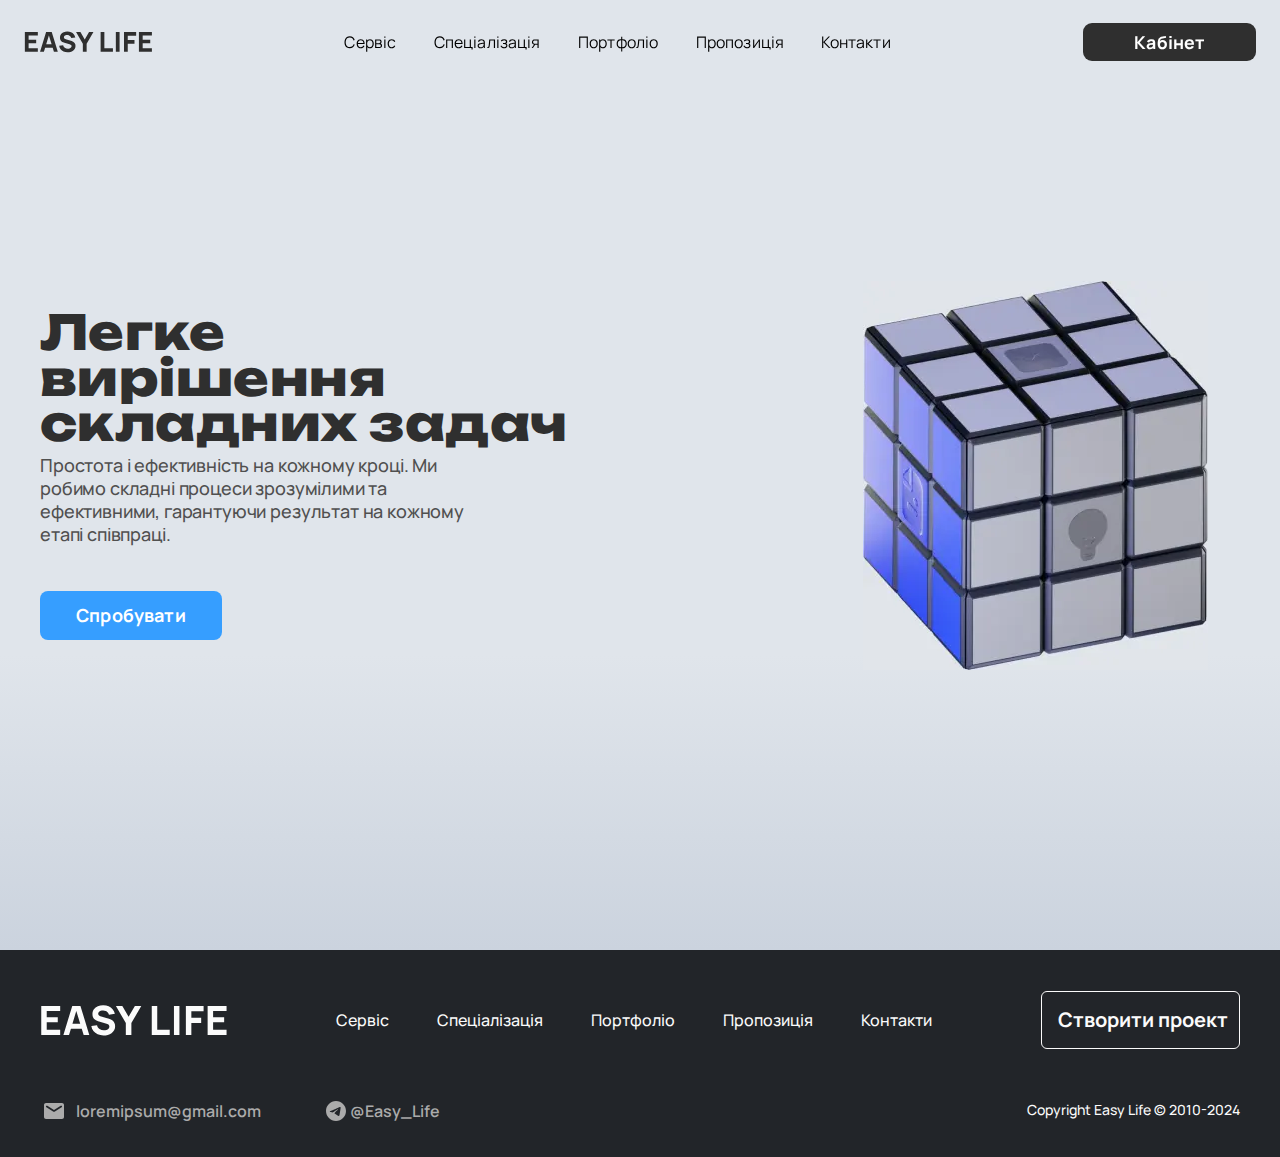
==== home.html @ 2c5b5a25 "Add files via upload" ====
<!DOCTYPE html>
<html lang="en">

<head>
	<title>HomePage</title>
	<meta charset="UTF-8">
	<meta name="format-detection" content="telephone=no">
	<!-- <style>body{opacity: 0;}</style> -->
	<link rel="stylesheet" href="css/style.min.css?_v=20241123133924">
	<link rel="shortcut icon" href="favicon.ico">
	<!-- <meta name="robots" content="noindex, nofollow"> -->
	<meta name="viewport" content="width=device-width, initial-scale=1.0">
</head>

<body>
	<div class="wrapper">
		<header class="header">
			<div class="header__container">
				<a href="home.html" class="header__logo">
					<svg width="130" height="22" viewBox="0 0 130 22" fill="none" xmlns="http://www.w3.org/2000/svg">
						<path d="M0.871247 21V0.839999H14.0312V4.396H4.67925V8.708H12.3512V12.264H4.67925V17.444H14.0312V21H0.871247ZM16.2669 21L22.4269 0.839999H28.1109L34.2709 21H30.3509L24.8629 3.22H25.5909L20.1869 21H16.2669ZM19.9629 16.8V13.244H30.6029V16.8H19.9629ZM44.1293 21.42C42.6359 21.42 41.2873 21.1587 40.0833 20.636C38.8886 20.104 37.9039 19.348 37.1293 18.368C36.3639 17.3787 35.8786 16.2027 35.6733 14.84L39.6493 14.252C39.9293 15.4093 40.5079 16.3007 41.3853 16.926C42.2626 17.5513 43.2613 17.864 44.3813 17.864C45.0066 17.864 45.6133 17.766 46.2013 17.57C46.7893 17.374 47.2699 17.0847 47.6433 16.702C48.0259 16.3193 48.2173 15.848 48.2173 15.288C48.2173 15.0827 48.1846 14.8867 48.1193 14.7C48.0633 14.504 47.9653 14.322 47.8253 14.154C47.6853 13.986 47.4846 13.8273 47.2233 13.678C46.9713 13.5287 46.6493 13.3933 46.2573 13.272L41.0213 11.732C40.6293 11.62 40.1719 11.4613 39.6493 11.256C39.1359 11.0507 38.6366 10.7567 38.1513 10.374C37.6659 9.99133 37.2599 9.48733 36.9333 8.862C36.6159 8.22733 36.4573 7.42933 36.4573 6.468C36.4573 5.11467 36.7979 3.99 37.4793 3.094C38.1606 2.198 39.0706 1.53067 40.2093 1.092C41.3479 0.653332 42.6079 0.438665 43.9893 0.447999C45.3799 0.466666 46.6213 0.704666 47.7133 1.162C48.8053 1.61933 49.7199 2.28667 50.4573 3.164C51.1946 4.032 51.7266 5.096 52.0533 6.356L47.9373 7.056C47.7879 6.40267 47.5126 5.852 47.1113 5.404C46.7099 4.956 46.2293 4.61533 45.6693 4.382C45.1186 4.14867 44.5399 4.02267 43.9333 4.004C43.3359 3.98533 42.7713 4.06933 42.2393 4.256C41.7166 4.43333 41.2873 4.69467 40.9513 5.04C40.6246 5.38533 40.4613 5.796 40.4613 6.272C40.4613 6.71067 40.5966 7.07 40.8673 7.35C41.1379 7.62067 41.4786 7.84 41.8893 8.008C42.2999 8.176 42.7199 8.316 43.1493 8.428L46.6493 9.38C47.1719 9.52 47.7506 9.70667 48.3853 9.94C49.0199 10.164 49.6266 10.4813 50.2053 10.892C50.7933 11.2933 51.2739 11.8253 51.6473 12.488C52.0299 13.1507 52.2213 13.9907 52.2213 15.008C52.2213 16.0907 51.9926 17.038 51.5353 17.85C51.0873 18.6527 50.4806 19.32 49.7153 19.852C48.9499 20.3747 48.0819 20.7667 47.1113 21.028C46.1499 21.2893 45.1559 21.42 44.1293 21.42ZM59.6588 21V12.796L52.7708 0.839999H57.2228L61.5908 8.428L65.9588 0.839999H70.4108L63.5228 12.796V21H59.6588ZM77.6919 21V0.839999H81.4999V17.444H90.1799V21H77.6919ZM93.1203 21V0.839999H96.9283V21H93.1203ZM101.405 21V0.839999H113.725V4.648H105.213V9.016H112.045V12.824H105.213V21H101.405ZM116.533 21V0.839999H129.693V4.396H120.341V8.708H128.013V12.264H120.341V17.444H129.693V21H116.533Z" fill="currentColor" />
					</svg>
				</a>
				<div class="header__menu menu">
					<nav class="menu__body">
						<ul class="menu__list">
							<li class="menu__item"><a href="#" class="menu__title">Головна</a></li>
							<li class="menu__item"><a href="#" class="menu__link">Сервіс</a></li>
							<li class="menu__item"><a href="#" class="menu__link">Спеціалізація</a></li>
							<li class="menu__item"><a href="#" class="menu__link">Портфоліо</a></li>
							<li class="menu__item"><a href="#" class="menu__link">Пропозиція</a></li>
							<li class="menu__item"><a href="#" class="menu__link">Контакти</a></li>
						</ul>
						<div class="menu__socials socials-menu">
							<div class="socials-menu__title">Соц.мережі</div>
							<div class="socials-menu__body">
								<a href="#" class="socials-menu__item">
									<div class="socials-menu__image">
										<svg width="20" height="20" viewBox="0 0 20 20" fill="none" xmlns="http://www.w3.org/2000/svg">
											<path d="M10 0C4.48 0 0 4.48 0 10C0 15.52 4.48 20 10 20C15.52 20 20 15.52 20 10C20 4.48 15.52 0 10 0ZM14.64 6.8C14.49 8.38 13.84 12.22 13.51 13.99C13.37 14.74 13.09 14.99 12.83 15.02C12.25 15.07 11.81 14.64 11.25 14.27C10.37 13.69 9.87 13.33 9.02 12.77C8.03 12.12 8.67 11.76 9.24 11.18C9.39 11.03 11.95 8.7 12 8.49C12.0069 8.45819 12.006 8.42517 11.9973 8.3938C11.9886 8.36244 11.9724 8.33367 11.95 8.31C11.89 8.26 11.81 8.28 11.74 8.29C11.65 8.31 10.25 9.24 7.52 11.08C7.12 11.35 6.76 11.49 6.44 11.48C6.08 11.47 5.4 11.28 4.89 11.11C4.26 10.91 3.77 10.8 3.81 10.45C3.83 10.27 4.08 10.09 4.55 9.9C7.47 8.63 9.41 7.79 10.38 7.39C13.16 6.23 13.73 6.03 14.11 6.03C14.19 6.03 14.38 6.05 14.5 6.15C14.6 6.23 14.63 6.34 14.64 6.42C14.63 6.48 14.65 6.66 14.64 6.8Z" fill="currentColor" />
										</svg>
									</div>
									<div class="socials-menu__text">Telegram</div>
								</a>
								<a href="#" class="socials-menu__item socials-menu__item_big">
									<div class="socials-menu__image">
										<svg width="18" height="18" viewBox="0 0 18 18" fill="none" xmlns="http://www.w3.org/2000/svg">
											<path d="M16 0C16.5304 0 17.0391 0.210714 17.4142 0.585786C17.7893 0.960859 18 1.46957 18 2V16C18 16.5304 17.7893 17.0391 17.4142 17.4142C17.0391 17.7893 16.5304 18 16 18H2C1.46957 18 0.960859 17.7893 0.585786 17.4142C0.210714 17.0391 0 16.5304 0 16V2C0 1.46957 0.210714 0.960859 0.585786 0.585786C0.960859 0.210714 1.46957 0 2 0H16ZM15.5 15.5V10.2C15.5 9.33539 15.1565 8.5062 14.5452 7.89483C13.9338 7.28346 13.1046 6.94 12.24 6.94C11.39 6.94 10.4 7.46 9.92 8.24V7.13H7.13V15.5H9.92V10.57C9.92 9.8 10.54 9.17 11.31 9.17C11.6813 9.17 12.0374 9.3175 12.2999 9.58005C12.5625 9.8426 12.71 10.1987 12.71 10.57V15.5H15.5ZM3.88 5.56C4.32556 5.56 4.75288 5.383 5.06794 5.06794C5.383 4.75288 5.56 4.32556 5.56 3.88C5.56 2.95 4.81 2.19 3.88 2.19C3.43178 2.19 3.00193 2.36805 2.68499 2.68499C2.36805 3.00193 2.19 3.43178 2.19 3.88C2.19 4.81 2.95 5.56 3.88 5.56ZM5.27 15.5V7.13H2.5V15.5H5.27Z" fill="currentColor" />
										</svg>
									</div>
									<div class="socials-menu__text">LinkedIn</div>
								</a>
								<a href="#" class="socials-menu__item socials-menu__item_big">
									<div class="socials-menu__image">
										<svg width="20" height="16" viewBox="0 0 20 16" fill="none" xmlns="http://www.w3.org/2000/svg">
											<path d="M18 0H2C0.9 0 0.00999999 0.9 0.00999999 2L0 14C0 15.1 0.9 16 2 16H18C19.1 16 20 15.1 20 14V2C20 0.9 19.1 0 18 0ZM17.6 4.25L10.53 8.67C10.21 8.87 9.79 8.87 9.47 8.67L2.4 4.25C2.29973 4.19371 2.21192 4.11766 2.14189 4.02645C2.07186 3.93525 2.02106 3.83078 1.99258 3.71937C1.96409 3.60796 1.9585 3.49194 1.97616 3.37831C1.99381 3.26468 2.03434 3.15581 2.09528 3.0583C2.15623 2.96079 2.23632 2.87666 2.33073 2.811C2.42513 2.74533 2.53187 2.69951 2.6445 2.6763C2.75712 2.65309 2.87328 2.65297 2.98595 2.67595C3.09863 2.69893 3.20546 2.74453 3.3 2.81L10 7L16.7 2.81C16.7945 2.74453 16.9014 2.69893 17.014 2.67595C17.1267 2.65297 17.2429 2.65309 17.3555 2.6763C17.4681 2.69951 17.5749 2.74533 17.6693 2.811C17.7637 2.87666 17.8438 2.96079 17.9047 3.0583C17.9657 3.15581 18.0062 3.26468 18.0238 3.37831C18.0415 3.49194 18.0359 3.60796 18.0074 3.71937C17.9789 3.83078 17.9281 3.93525 17.8581 4.02645C17.7881 4.11766 17.7003 4.19371 17.6 4.25Z" fill="currentColor" />
										</svg>
									</div>
									<div class="socials-menu__text">Email</div>
								</a>
								<a href="#" class="socials-menu__item">
									<div class="socials-menu__image">
										<svg width="21" height="20" viewBox="0 0 21 20" fill="none" xmlns="http://www.w3.org/2000/svg">
											<path d="M11.5286 0C12.6536 0.003 13.2246 0.009 13.7176 0.023L13.9116 0.03C14.1356 0.038 14.3566 0.0479999 14.6236 0.0599999C15.6876 0.11 16.4136 0.278 17.0506 0.525C17.7106 0.779 18.2666 1.123 18.8226 1.678C19.3313 2.17773 19.7248 2.78247 19.9756 3.45C20.2226 4.087 20.3906 4.813 20.4406 5.878C20.4526 6.144 20.4626 6.365 20.4706 6.59L20.4766 6.784C20.4916 7.276 20.4976 7.847 20.4996 8.972L20.5006 9.718V11.028C20.503 11.7574 20.4953 12.4868 20.4776 13.216L20.4716 13.41C20.4636 13.635 20.4536 13.856 20.4416 14.122C20.3916 15.187 20.2216 15.912 19.9756 16.55C19.7248 17.2175 19.3313 17.8223 18.8226 18.322C18.3228 18.8307 17.7181 19.2242 17.0506 19.475C16.4136 19.722 15.6876 19.89 14.6236 19.94L13.9116 19.97L13.7176 19.976C13.2246 19.99 12.6536 19.997 11.5286 19.999L10.7826 20H9.47357C8.74383 20.0026 8.01409 19.9949 7.28457 19.977L7.09057 19.971C6.85318 19.962 6.61584 19.9517 6.37857 19.94C5.31457 19.89 4.58857 19.722 3.95057 19.475C3.2834 19.2241 2.67901 18.8306 2.17957 18.322C1.67051 17.8224 1.27668 17.2176 1.02557 16.55C0.778569 15.913 0.610569 15.187 0.560569 14.122L0.530569 13.41L0.525569 13.216C0.507135 12.4868 0.498801 11.7574 0.500569 11.028V8.972C0.497801 8.2426 0.505135 7.5132 0.522569 6.784L0.529569 6.59C0.537569 6.365 0.547569 6.144 0.559569 5.878C0.609569 4.813 0.777569 4.088 1.02457 3.45C1.27626 2.7822 1.67079 2.17744 2.18057 1.678C2.67972 1.16955 3.28376 0.776074 3.95057 0.525C4.58857 0.278 5.31357 0.11 6.37857 0.0599999C6.64457 0.0479999 6.86657 0.038 7.09057 0.03L7.28457 0.0239999C8.01376 0.00623271 8.74316 -0.0014347 9.47257 0.000999928L11.5286 0ZM10.5006 5C9.17449 5 7.90272 5.52678 6.96503 6.46447C6.02735 7.40215 5.50057 8.67392 5.50057 10C5.50057 11.3261 6.02735 12.5979 6.96503 13.5355C7.90272 14.4732 9.17449 15 10.5006 15C11.8267 15 13.0984 14.4732 14.0361 13.5355C14.9738 12.5979 15.5006 11.3261 15.5006 10C15.5006 8.67392 14.9738 7.40215 14.0361 6.46447C13.0984 5.52678 11.8267 5 10.5006 5ZM10.5006 7C10.8945 6.99993 11.2847 7.07747 11.6487 7.22817C12.0127 7.37887 12.3434 7.5998 12.622 7.87833C12.9007 8.15686 13.1217 8.48754 13.2725 8.85149C13.4233 9.21544 13.501 9.60553 13.5011 9.9995C13.5011 10.3935 13.4236 10.7836 13.2729 11.1476C13.1222 11.5116 12.9013 11.8423 12.6227 12.121C12.3442 12.3996 12.0135 12.6206 11.6496 12.7714C11.2856 12.9223 10.8955 12.9999 10.5016 13C9.70592 13 8.94286 12.6839 8.38025 12.1213C7.81764 11.5587 7.50157 10.7956 7.50157 10C7.50157 9.20435 7.81764 8.44129 8.38025 7.87868C8.94286 7.31607 9.70592 7 10.5016 7M15.7516 3.5C15.42 3.5 15.1021 3.6317 14.8677 3.86612C14.6333 4.10054 14.5016 4.41848 14.5016 4.75C14.5016 5.08152 14.6333 5.39946 14.8677 5.63388C15.1021 5.8683 15.42 6 15.7516 6C16.0831 6 16.401 5.8683 16.6355 5.63388C16.8699 5.39946 17.0016 5.08152 17.0016 4.75C17.0016 4.41848 16.8699 4.10054 16.6355 3.86612C16.401 3.6317 16.0831 3.5 15.7516 3.5Z" fill="currentColor" />
										</svg>
									</div>
									<div class="socials-menu__text">Instagram</div>
								</a>
							</div>
						</div>
					</nav>
				</div>
				<button type="button" class="header__button button button_black button--fw">Кабінет</button>
				<button type="button" class="menu__icon icon-menu"><span></span></button>
			</div>
		</header>
		<main class="page">
			<section class="page__main main">
				<div class="main__container">
					<div class="main__body body-main">
						<h1 class="body-main__title title-main">Легке вирішення складних задач</h1>
						<p class="body-main__text text-main">Простота і ефективність на кожному кроці. Ми робимо складні процеси зрозумілими та ефективними, гарантуючи результат на кожному етапі співпраці.</p>
						<button type="button" class="body-main__button button button_blue">Спробувати</button>
					</div>
					<div class="main__image">
						<img src="img/main/main/01.webp" class="main__picture" alt="Image">
					</div>
				</div>
			</section>
		</main>
		<footer class="footer">
			<div class="footer__container">
				<div class="footer__top top-footer">
					<a href="home.html" class="top-footer__logo">
						<svg width="187" height="39" viewBox="0 0 130 22" fill="none" xmlns="http://www.w3.org/2000/svg">
							<path d="M0.871247 21V0.839999H14.0312V4.396H4.67925V8.708H12.3512V12.264H4.67925V17.444H14.0312V21H0.871247ZM16.2669 21L22.4269 0.839999H28.1109L34.2709 21H30.3509L24.8629 3.22H25.5909L20.1869 21H16.2669ZM19.9629 16.8V13.244H30.6029V16.8H19.9629ZM44.1293 21.42C42.6359 21.42 41.2873 21.1587 40.0833 20.636C38.8886 20.104 37.9039 19.348 37.1293 18.368C36.3639 17.3787 35.8786 16.2027 35.6733 14.84L39.6493 14.252C39.9293 15.4093 40.5079 16.3007 41.3853 16.926C42.2626 17.5513 43.2613 17.864 44.3813 17.864C45.0066 17.864 45.6133 17.766 46.2013 17.57C46.7893 17.374 47.2699 17.0847 47.6433 16.702C48.0259 16.3193 48.2173 15.848 48.2173 15.288C48.2173 15.0827 48.1846 14.8867 48.1193 14.7C48.0633 14.504 47.9653 14.322 47.8253 14.154C47.6853 13.986 47.4846 13.8273 47.2233 13.678C46.9713 13.5287 46.6493 13.3933 46.2573 13.272L41.0213 11.732C40.6293 11.62 40.1719 11.4613 39.6493 11.256C39.1359 11.0507 38.6366 10.7567 38.1513 10.374C37.6659 9.99133 37.2599 9.48733 36.9333 8.862C36.6159 8.22733 36.4573 7.42933 36.4573 6.468C36.4573 5.11467 36.7979 3.99 37.4793 3.094C38.1606 2.198 39.0706 1.53067 40.2093 1.092C41.3479 0.653332 42.6079 0.438665 43.9893 0.447999C45.3799 0.466666 46.6213 0.704666 47.7133 1.162C48.8053 1.61933 49.7199 2.28667 50.4573 3.164C51.1946 4.032 51.7266 5.096 52.0533 6.356L47.9373 7.056C47.7879 6.40267 47.5126 5.852 47.1113 5.404C46.7099 4.956 46.2293 4.61533 45.6693 4.382C45.1186 4.14867 44.5399 4.02267 43.9333 4.004C43.3359 3.98533 42.7713 4.06933 42.2393 4.256C41.7166 4.43333 41.2873 4.69467 40.9513 5.04C40.6246 5.38533 40.4613 5.796 40.4613 6.272C40.4613 6.71067 40.5966 7.07 40.8673 7.35C41.1379 7.62067 41.4786 7.84 41.8893 8.008C42.2999 8.176 42.7199 8.316 43.1493 8.428L46.6493 9.38C47.1719 9.52 47.7506 9.70667 48.3853 9.94C49.0199 10.164 49.6266 10.4813 50.2053 10.892C50.7933 11.2933 51.2739 11.8253 51.6473 12.488C52.0299 13.1507 52.2213 13.9907 52.2213 15.008C52.2213 16.0907 51.9926 17.038 51.5353 17.85C51.0873 18.6527 50.4806 19.32 49.7153 19.852C48.9499 20.3747 48.0819 20.7667 47.1113 21.028C46.1499 21.2893 45.1559 21.42 44.1293 21.42ZM59.6588 21V12.796L52.7708 0.839999H57.2228L61.5908 8.428L65.9588 0.839999H70.4108L63.5228 12.796V21H59.6588ZM77.6919 21V0.839999H81.4999V17.444H90.1799V21H77.6919ZM93.1203 21V0.839999H96.9283V21H93.1203ZM101.405 21V0.839999H113.725V4.648H105.213V9.016H112.045V12.824H105.213V21H101.405ZM116.533 21V0.839999H129.693V4.396H120.341V8.708H128.013V12.264H120.341V17.444H129.693V21H116.533Z" fill="currentColor" />
						</svg>
					</a>
					<div class="top-footer__list">
						<div class="top-footer__item"><a href="#" class="top-footer__link">Сервіс</a></div>
						<div class="top-footer__item"><a href="#" class="top-footer__link">Спеціалізація</a></div>
						<div class="top-footer__item"><a href="#" class="top-footer__link">Портфоліо</a></div>
						<div class="top-footer__item"><a href="#" class="top-footer__link">Пропозиція</a></div>
						<div class="top-footer__item"><a href="#" class="top-footer__link">Контакти</a></div>
					</div>
					<button type="button" class="top-footer__button button button--fw">Створити проект</button>
					<div class="top-footer__body body-top-footer">
						<a href="#" class="body-top-footer__item">
							<div class="body-top-footer__image">
								<svg width="20" height="20" viewBox="0 0 20 20" fill="none" xmlns="http://www.w3.org/2000/svg">
									<path d="M10 0C4.48 0 0 4.48 0 10C0 15.52 4.48 20 10 20C15.52 20 20 15.52 20 10C20 4.48 15.52 0 10 0ZM14.64 6.8C14.49 8.38 13.84 12.22 13.51 13.99C13.37 14.74 13.09 14.99 12.83 15.02C12.25 15.07 11.81 14.64 11.25 14.27C10.37 13.69 9.87 13.33 9.02 12.77C8.03 12.12 8.67 11.76 9.24 11.18C9.39 11.03 11.95 8.7 12 8.49C12.0069 8.45819 12.006 8.42517 11.9973 8.3938C11.9886 8.36244 11.9724 8.33367 11.95 8.31C11.89 8.26 11.81 8.28 11.74 8.29C11.65 8.31 10.25 9.24 7.52 11.08C7.12 11.35 6.76 11.49 6.44 11.48C6.08 11.47 5.4 11.28 4.89 11.11C4.26 10.91 3.77 10.8 3.81 10.45C3.83 10.27 4.08 10.09 4.55 9.9C7.47 8.63 9.41 7.79 10.38 7.39C13.16 6.23 13.73 6.03 14.11 6.03C14.19 6.03 14.38 6.05 14.5 6.15C14.6 6.23 14.63 6.34 14.64 6.42C14.63 6.48 14.65 6.66 14.64 6.8Z" fill="currentColor" />
								</svg>
							</div>
							<div class="body-top-footer__text">Telegram</div>
						</a>
						<a href="#" class="body-top-footer__item body-top-footer__item_big">
							<div class="body-top-footer__image">
								<svg width="18" height="18" viewBox="0 0 18 18" fill="none" xmlns="http://www.w3.org/2000/svg">
									<path d="M16 0C16.5304 0 17.0391 0.210714 17.4142 0.585786C17.7893 0.960859 18 1.46957 18 2V16C18 16.5304 17.7893 17.0391 17.4142 17.4142C17.0391 17.7893 16.5304 18 16 18H2C1.46957 18 0.960859 17.7893 0.585786 17.4142C0.210714 17.0391 0 16.5304 0 16V2C0 1.46957 0.210714 0.960859 0.585786 0.585786C0.960859 0.210714 1.46957 0 2 0H16ZM15.5 15.5V10.2C15.5 9.33539 15.1565 8.5062 14.5452 7.89483C13.9338 7.28346 13.1046 6.94 12.24 6.94C11.39 6.94 10.4 7.46 9.92 8.24V7.13H7.13V15.5H9.92V10.57C9.92 9.8 10.54 9.17 11.31 9.17C11.6813 9.17 12.0374 9.3175 12.2999 9.58005C12.5625 9.8426 12.71 10.1987 12.71 10.57V15.5H15.5ZM3.88 5.56C4.32556 5.56 4.75288 5.383 5.06794 5.06794C5.383 4.75288 5.56 4.32556 5.56 3.88C5.56 2.95 4.81 2.19 3.88 2.19C3.43178 2.19 3.00193 2.36805 2.68499 2.68499C2.36805 3.00193 2.19 3.43178 2.19 3.88C2.19 4.81 2.95 5.56 3.88 5.56ZM5.27 15.5V7.13H2.5V15.5H5.27Z" fill="currentColor" />
								</svg>
							</div>
							<div class="body-top-footer__text">LinkedIn</div>
						</a>
						<a href="#" class="body-top-footer__item body-top-footer__item_big">
							<div class="body-top-footer__image">
								<svg width="21" height="20" viewBox="0 0 21 20" fill="none" xmlns="http://www.w3.org/2000/svg">
									<path d="M11.5286 0C12.6536 0.003 13.2246 0.009 13.7176 0.023L13.9116 0.03C14.1356 0.038 14.3566 0.0479999 14.6236 0.0599999C15.6876 0.11 16.4136 0.278 17.0506 0.525C17.7106 0.779 18.2666 1.123 18.8226 1.678C19.3313 2.17773 19.7248 2.78247 19.9756 3.45C20.2226 4.087 20.3906 4.813 20.4406 5.878C20.4526 6.144 20.4626 6.365 20.4706 6.59L20.4766 6.784C20.4916 7.276 20.4976 7.847 20.4996 8.972L20.5006 9.718V11.028C20.503 11.7574 20.4953 12.4868 20.4776 13.216L20.4716 13.41C20.4636 13.635 20.4536 13.856 20.4416 14.122C20.3916 15.187 20.2216 15.912 19.9756 16.55C19.7248 17.2175 19.3313 17.8223 18.8226 18.322C18.3228 18.8307 17.7181 19.2242 17.0506 19.475C16.4136 19.722 15.6876 19.89 14.6236 19.94L13.9116 19.97L13.7176 19.976C13.2246 19.99 12.6536 19.997 11.5286 19.999L10.7826 20H9.47357C8.74383 20.0026 8.01409 19.9949 7.28457 19.977L7.09057 19.971C6.85318 19.962 6.61584 19.9517 6.37857 19.94C5.31457 19.89 4.58857 19.722 3.95057 19.475C3.2834 19.2241 2.67901 18.8306 2.17957 18.322C1.67051 17.8224 1.27668 17.2176 1.02557 16.55C0.778569 15.913 0.610569 15.187 0.560569 14.122L0.530569 13.41L0.525569 13.216C0.507135 12.4868 0.498801 11.7574 0.500569 11.028V8.972C0.497801 8.2426 0.505135 7.5132 0.522569 6.784L0.529569 6.59C0.537569 6.365 0.547569 6.144 0.559569 5.878C0.609569 4.813 0.777569 4.088 1.02457 3.45C1.27626 2.7822 1.67079 2.17744 2.18057 1.678C2.67972 1.16955 3.28376 0.776074 3.95057 0.525C4.58857 0.278 5.31357 0.11 6.37857 0.0599999C6.64457 0.0479999 6.86657 0.038 7.09057 0.03L7.28457 0.0239999C8.01376 0.00623271 8.74316 -0.0014347 9.47257 0.000999928L11.5286 0ZM10.5006 5C9.17449 5 7.90272 5.52678 6.96503 6.46447C6.02735 7.40215 5.50057 8.67392 5.50057 10C5.50057 11.3261 6.02735 12.5979 6.96503 13.5355C7.90272 14.4732 9.17449 15 10.5006 15C11.8267 15 13.0984 14.4732 14.0361 13.5355C14.9738 12.5979 15.5006 11.3261 15.5006 10C15.5006 8.67392 14.9738 7.40215 14.0361 6.46447C13.0984 5.52678 11.8267 5 10.5006 5ZM10.5006 7C10.8945 6.99993 11.2847 7.07747 11.6487 7.22817C12.0127 7.37887 12.3434 7.5998 12.622 7.87833C12.9007 8.15686 13.1217 8.48754 13.2725 8.85149C13.4233 9.21544 13.501 9.60553 13.5011 9.9995C13.5011 10.3935 13.4236 10.7836 13.2729 11.1476C13.1222 11.5116 12.9013 11.8423 12.6227 12.121C12.3442 12.3996 12.0135 12.6206 11.6496 12.7714C11.2856 12.9223 10.8955 12.9999 10.5016 13C9.70592 13 8.94286 12.6839 8.38025 12.1213C7.81764 11.5587 7.50157 10.7956 7.50157 10C7.50157 9.20435 7.81764 8.44129 8.38025 7.87868C8.94286 7.31607 9.70592 7 10.5016 7M15.7516 3.5C15.42 3.5 15.1021 3.6317 14.8677 3.86612C14.6333 4.10054 14.5016 4.41848 14.5016 4.75C14.5016 5.08152 14.6333 5.39946 14.8677 5.63388C15.1021 5.8683 15.42 6 15.7516 6C16.0831 6 16.401 5.8683 16.6355 5.63388C16.8699 5.39946 17.0016 5.08152 17.0016 4.75C17.0016 4.41848 16.8699 4.10054 16.6355 3.86612C16.401 3.6317 16.0831 3.5 15.7516 3.5Z" fill="currentColor" />
								</svg>
							</div>
							<div class="body-top-footer__text">Instagram</div>
						</a>
						<a href="#" class="body-top-footer__item">
							<div class="body-top-footer__image">
								<svg width="20" height="16" viewBox="0 0 20 16" fill="none" xmlns="http://www.w3.org/2000/svg">
									<path d="M18 0H2C0.9 0 0.00999999 0.9 0.00999999 2L0 14C0 15.1 0.9 16 2 16H18C19.1 16 20 15.1 20 14V2C20 0.9 19.1 0 18 0ZM17.6 4.25L10.53 8.67C10.21 8.87 9.79 8.87 9.47 8.67L2.4 4.25C2.29973 4.19371 2.21192 4.11766 2.14189 4.02645C2.07186 3.93525 2.02106 3.83078 1.99258 3.71937C1.96409 3.60796 1.9585 3.49194 1.97616 3.37831C1.99381 3.26468 2.03434 3.15581 2.09528 3.0583C2.15623 2.96079 2.23632 2.87666 2.33073 2.811C2.42513 2.74533 2.53187 2.69951 2.6445 2.6763C2.75712 2.65309 2.87328 2.65297 2.98595 2.67595C3.09863 2.69893 3.20546 2.74453 3.3 2.81L10 7L16.7 2.81C16.7945 2.74453 16.9014 2.69893 17.014 2.67595C17.1267 2.65297 17.2429 2.65309 17.3555 2.6763C17.4681 2.69951 17.5749 2.74533 17.6693 2.811C17.7637 2.87666 17.8438 2.96079 17.9047 3.0583C17.9657 3.15581 18.0062 3.26468 18.0238 3.37831C18.0415 3.49194 18.0359 3.60796 18.0074 3.71937C17.9789 3.83078 17.9281 3.93525 17.8581 4.02645C17.7881 4.11766 17.7003 4.19371 17.6 4.25Z" fill="currentColor" />
								</svg>
							</div>
							<div class="body-top-footer__text">Email</div>
						</a>
					</div>
				</div>
				<div class="footer__bottom bottom-footer">
					<div class="bottom-footer__actions">
						<a href="mailto:loremipsum@gmail.com" class="bottom-footer__link">
							<div class="bottom-footer__image">
								<svg width="20" height="16" viewBox="0 0 20 16" fill="none" xmlns="http://www.w3.org/2000/svg">
									<path d="M18 0H2C0.9 0 0.00999999 0.9 0.00999999 2L0 14C0 15.1 0.9 16 2 16H18C19.1 16 20 15.1 20 14V2C20 0.9 19.1 0 18 0ZM17.6 4.25L10.53 8.67C10.21 8.87 9.79 8.87 9.47 8.67L2.4 4.25C2.29973 4.19371 2.21192 4.11766 2.14189 4.02645C2.07186 3.93525 2.02106 3.83078 1.99258 3.71937C1.96409 3.60796 1.9585 3.49194 1.97616 3.37831C1.99381 3.26468 2.03434 3.15581 2.09528 3.0583C2.15623 2.96079 2.23632 2.87666 2.33073 2.811C2.42513 2.74533 2.53187 2.69951 2.6445 2.6763C2.75712 2.65309 2.87328 2.65297 2.98595 2.67595C3.09863 2.69893 3.20546 2.74453 3.3 2.81L10 7L16.7 2.81C16.7945 2.74453 16.9014 2.69893 17.014 2.67595C17.1267 2.65297 17.2429 2.65309 17.3555 2.6763C17.4681 2.69951 17.5749 2.74533 17.6693 2.811C17.7637 2.87666 17.8438 2.96079 17.9047 3.0583C17.9657 3.15581 18.0062 3.26468 18.0238 3.37831C18.0415 3.49194 18.0359 3.60796 18.0074 3.71937C17.9789 3.83078 17.9281 3.93525 17.8581 4.02645C17.7881 4.11766 17.7003 4.19371 17.6 4.25Z" fill="currentColor" />
								</svg>
							</div>
							<div class="bottom-footer__text">
								loremipsum@gmail.com
							</div>
						</a>
						<a href="#" class="bottom-footer__link">
							<div class="bottom-footer__image">
								<svg width="20" height="20" viewBox="0 0 20 20" fill="none" xmlns="http://www.w3.org/2000/svg">
									<path d="M10 0C4.48 0 0 4.48 0 10C0 15.52 4.48 20 10 20C15.52 20 20 15.52 20 10C20 4.48 15.52 0 10 0ZM14.64 6.8C14.49 8.38 13.84 12.22 13.51 13.99C13.37 14.74 13.09 14.99 12.83 15.02C12.25 15.07 11.81 14.64 11.25 14.27C10.37 13.69 9.87 13.33 9.02 12.77C8.03 12.12 8.67 11.76 9.24 11.18C9.39 11.03 11.95 8.7 12 8.49C12.0069 8.45819 12.006 8.42517 11.9973 8.3938C11.9886 8.36244 11.9724 8.33367 11.95 8.31C11.89 8.26 11.81 8.28 11.74 8.29C11.65 8.31 10.25 9.24 7.52 11.08C7.12 11.35 6.76 11.49 6.44 11.48C6.08 11.47 5.4 11.28 4.89 11.11C4.26 10.91 3.77 10.8 3.81 10.45C3.83 10.27 4.08 10.09 4.55 9.9C7.47 8.63 9.41 7.79 10.38 7.39C13.16 6.23 13.73 6.03 14.11 6.03C14.19 6.03 14.38 6.05 14.5 6.15C14.6 6.23 14.63 6.34 14.64 6.42C14.63 6.48 14.65 6.66 14.64 6.8Z" fill="currentColor" />
								</svg>
							</div>
							<div class="bottom-footer__text">
								@Easy_Life
							</div>
						</a>
					</div>
					<div class="bottom-footer__copy">
						Copyright Easy Life © 2010-2024
					</div>
				</div>
			</div>
		</footer>
	</div>
	<script src="js/app.min.js?_v=20241123133924"></script>
</body>

</html>
---- css/style.min.css ----
@import url(https://fonts.googleapis.com/css?family=Manrope:regular,500,600,700,800rat&display=swap);@import url(https://fonts.googleapis.com/css?family=Unbounded:regular,500,700,800);*{padding:0;margin:0;border:0}*,*::after,*::before{box-sizing:border-box}*::after,*::before{display:inline-block}body,html{height:100%;min-width:360px}body{font-weight:500;color:#505050;line-height:1.375;font-family:Manrope,serif;font-size:1rem;-ms-text-size-adjust:100%;-moz-text-size-adjust:100%;-webkit-text-size-adjust:100%;-webkit-font-smoothing:antialiased;-moz-osx-font-smoothing:grayscale;letter-spacing:-.01em}button,input,textarea{font-family:Manrope,serif;font-size:inherit;line-height:inherit;color:inherit;background-color:rgba(0,0,0,0)}input,textarea{width:100%}label{display:inline-block}button,option,select{cursor:pointer}a{display:inline-block;color:inherit;text-decoration:none}ul li{list-style:none}img{vertical-align:top}h1,h2,h3,h4,h5,h6{font-weight:inherit;font-size:inherit}.lock body{overflow:hidden;touch-action:none;-ms-scroll-chaining:none;overscroll-behavior:none}.wrapper{min-height:100%;display:flex;flex-direction:column;overflow:hidden}@supports (overflow:clip){.wrapper{overflow:clip}}.wrapper>main{flex:1 1 auto}.wrapper>*{min-width:0}[class*=__container]{max-width:78rem;margin:0 auto;padding:0 1.5rem}[class*="--gc"]{display:grid;min-width:0;grid-template-columns:1.5rem 1fr minmax(auto,75rem) 1fr 1.5rem}[class*="--gc"]>*{min-width:0;grid-column:3/4}.button{display:inline-flex;align-items:center;justify-content:center;text-align:center;font-family:var(--font-family);font-weight:700;font-size:1.125rem;letter-spacing:.01em;color:#fff;padding:0 0}.button--fw{width:100%}.button_blue{background:#369eff}.button_black{background:#2f2f2f}.icon-menu{display:none}.ibg{width:100%;height:100%;-o-object-fit:cover;object-fit:cover}.ibg--top{-o-object-position:top;object-position:top}.ibg--bottom{-o-object-position:bottom;object-position:bottom}.ibg--left{-o-object-position:left;object-position:left}.ibg--right{-o-object-position:right;object-position:right}.ibg--contain{-o-object-fit:contain;object-fit:contain}.title-main{max-width:33.9375rem;font-family:Unbounded,sans-serif;font-weight:800;line-height:.94;letter-spacing:.01em;color:#2f2f2f}.text-main{max-width:32rem;line-height:1.28}.header{z-index:10;position:fixed;width:100%;top:0;left:0}.header__container{max-width:84.125rem;min-height:5.25rem;display:flex;justify-content:space-between;align-items:center;padding-top:1.375rem;padding-bottom:1.375rem}.header__logo{z-index:2;position:relative;display:flex;color:#2f2f2f;-o-object-fit:contain;object-fit:contain;transition:color .3s}.header__logo:hover{color:#369eff}.header__button{border-radius:.5625rem;padding:.375rem 1.125rem;border:.0625rem solid transparent;transition:color .3s ease 0s,background .3s ease 0s,border .3s ease 0s}.header__button:hover{color:#2f2f2f;background:rgba(0,0,0,0);border:.0625rem solid #2f2f2f}.menu__list{display:flex;flex-wrap:wrap}.menu__title{font-family:Unbounded,sans-serif;font-weight:800;font-size:1.5rem;line-height:1.5;letter-spacing:.01em;color:#369eff}.menu__link{font-weight:400;letter-spacing:.01em;color:#000;transition:color .3s}.menu__link:hover{color:#369eff}.socials-menu__title{font-family:Unbounded,sans-serif;font-weight:800;font-size:1.5rem;line-height:1.5;letter-spacing:.01em;color:#2f2f2f}.socials-menu__title:not(:last-child){margin-bottom:1rem}.socials-menu__body{display:flex;align-items:center;flex-wrap:wrap;-webkit-column-gap:.75rem;-moz-column-gap:.75rem;column-gap:.75rem;row-gap:1rem}.socials-menu__item{flex:1 1 7.625rem;min-height:2rem;display:flex;align-items:center;justify-content:center;gap:.375rem;border-radius:1.5rem;padding:.25rem .6875rem;border:.0625rem solid #2f2f2f;transition:border .3s ease 0s,background-color .3s ease 0s}.socials-menu__item:hover{background-color:#2f2f2f;border:.0625rem solid transparent}.socials-menu__item:hover .socials-menu__image path,.socials-menu__item:hover .socials-menu__text{color:#fbfbfb}.socials-menu__item_big{flex:0 1 11.6875rem}.socials-menu__image{display:inline-flex}.socials-menu__image path{color:#2f2f2f;transition:color .3s}.socials-menu__text{font-weight:600;font-size:1rem;text-align:center;color:#2f2f2f;transition:color .3s}.footer{background:#222529}.top-footer{display:flex;align-items:center;justify-content:space-between}.top-footer__logo{display:flex;width:11.6875rem;color:#fbfbfb;transition:color .3s;-o-object-fit:contain;object-fit:contain}.top-footer__logo:hover{color:#369eff}.top-footer__list{display:flex;align-items:center;justify-content:end;flex-wrap:wrap;-webkit-column-gap:3rem;-moz-column-gap:3rem;column-gap:3rem;row-gap:1rem}.top-footer__link{font-size:1rem;line-height:1.5;color:#fbfbfb;transition:color .3s;letter-spacing:0}.top-footer__link:hover{color:#369eff}.top-footer__button{justify-content:flex-end;max-width:12.4375rem;min-height:3.625rem;font-weight:700;font-size:1.25rem;line-height:1.1;text-align:center;color:#fbfbfb;border:.0625rem solid #fbfbfb;border-radius:.375rem;letter-spacing:0;padding:1.0625rem .6875rem;transition:color .3s ease 0s,border .3s ease 0s}.top-footer__button:hover{color:#369eff;border:.0625rem solid #369eff}.top-footer__action{display:flex;justify-content:end}.bottom-footer{display:flex;justify-content:space-between}.bottom-footer__actions{display:flex;align-items:center;gap:2.8125rem}.bottom-footer__link{display:flex;align-items:center}.bottom-footer__link:nth-child(1){gap:.75rem;padding:0 .25rem}.bottom-footer__link:nth-child(2){gap:.25rem;padding:0 1rem}.bottom-footer__link:hover .bottom-footer__text{color:#fbfbfb}.bottom-footer__link:hover .bottom-footer__image path{color:#fbfbfb}.bottom-footer__image{display:inline-flex}.bottom-footer__image path{color:#ababab;transition:color .3s}.bottom-footer__text{position:relative;font-weight:600;font-size:1rem;color:#ababab;letter-spacing:0;transition:color .3s}.bottom-footer__copy{text-align:center;font-size:.875rem;color:#fbfbfb;letter-spacing:0}.body-top-footer{display:flex;align-items:center;flex-wrap:wrap;-webkit-column-gap:.75rem;-moz-column-gap:.75rem;column-gap:.75rem;row-gap:1rem}.body-top-footer__title{font-family:Unbounded,sans-serif;font-weight:800;font-size:1.5rem;line-height:1.5;letter-spacing:.01em;color:#2f2f2f}.body-top-footer__title:not(:last-child){margin-bottom:1rem}.body-top-footer__body{display:flex;align-items:center;flex-wrap:wrap;-webkit-column-gap:.75rem;-moz-column-gap:.75rem;column-gap:.75rem;row-gap:.625rem}.body-top-footer__item{flex:0 1 7.625rem;min-height:2rem;display:flex;align-items:center;justify-content:center;gap:.375rem;border-radius:1.5rem;padding:.25rem .6875rem;border:.0625rem solid #fbfbfb;transition:border .3s ease 0s,background-color .3s ease 0s}.body-top-footer__item:hover{background-color:#fbfbfb;border:.0625rem solid transparent}.body-top-footer__item:hover .body-top-footer__image path,.body-top-footer__item:hover .body-top-footer__text{color:#222529}.body-top-footer__item_big{flex:1 1 11.25rem}.body-top-footer__image{display:inline-flex}.body-top-footer__image path{color:#fbfbfb;transition:color .3s}.body-top-footer__text{font-weight:600;font-size:1rem;text-align:center;color:#fbfbfb;transition:color .3s}.main{background:linear-gradient(180deg,#e0e5eb 68.96%,#cbd3de 100%)}.main__container{min-height:59.375rem;display:flex;align-items:center;gap:6.25rem}.main__image{flex:0 1 22.125rem;position:relative}.main__picture{position:absolute;width:100%;height:100%;top:0;left:0;-o-object-fit:contain;object-fit:contain}.body-main__text{max-width:29.125rem}.body-main__button{border:.0625rem solid transparent;border-radius:.5rem;padding:.6875rem 2.1875rem;transition:color .3s ease 0s,background .3s ease 0s,border .3s ease 0s}.body-main__button:hover{color:#369eff;background:rgba(0,0,0,0);border:.0625rem solid #369eff}#webpack-dev-server-client-overlay{display:none!important}@media (min-width:47.99875em){.menu__list{justify-content:center}.menu__item:nth-child(1){display:none}.socials-menu{display:none}.body-top-footer{display:none}}@media (min-width:61.99875em){.main__container{justify-content:space-between}.main__image{margin-right:1.75rem;padding-top:32.4166666667%}}@media (min-width:84.125em){.header__container{gap:3.75rem}.header__logo{width:8.3125rem}.header__button{max-width:11.25rem}.header__button{font-size:1.125rem}.menu__list{-webkit-column-gap:2.5rem;-moz-column-gap:2.5rem;column-gap:2.5rem}.menu__list{row-gap:1rem}.menu__link{font-size:1rem}}@media (min-width:75em){.title-main{font-size:3rem}.title-main:not(:last-child){margin-bottom:.5rem}.text-main{font-size:1.125rem}.footer{padding-top:2.5625rem}.footer{padding-bottom:2.1875rem}.top-footer{-webkit-column-gap:3rem;-moz-column-gap:3rem;column-gap:3rem}.top-footer:not(:last-child){margin-bottom:3.1875rem}.top-footer__list{-webkit-column-gap:3rem;-moz-column-gap:3rem;column-gap:3rem}.body-main__text:not(:last-child){margin-bottom:2.8125rem}}@media (max-width:48em){.title-main{font-size:2rem}.title-main:not(:last-child){margin-bottom:1rem}.text-main{font-size:.9375rem}.header__container{gap:1.5rem}.header__logo{width:5.6875rem}.header__button{max-width:7.5rem}.header__button{font-size:1rem}.menu__list{-webkit-column-gap:1rem;-moz-column-gap:1rem;column-gap:1rem}.menu__list{row-gap:.5rem}.menu__link{font-size:.9375rem}.footer{padding-top:3.1875rem}.footer{padding-bottom:1.5rem}.top-footer{-webkit-column-gap:1.5rem;-moz-column-gap:1.5rem;column-gap:1.5rem}.top-footer:not(:last-child){margin-bottom:2.75rem}.top-footer__list{-webkit-column-gap:1.5rem;-moz-column-gap:1.5rem;column-gap:1.5rem}.body-main__text:not(:last-child){margin-bottom:1.75rem}}@media (max-width:61.99875em){.top-footer__button{display:none}.main{padding-top:6.6875rem}.main__container{flex-direction:column}.main__image{flex:0 0 17.375rem;padding-right:79.6915167095%}}@media (max-width:47.99875em){.menu__body{position:fixed;width:100%;height:100%;left:100%;top:0;overflow:auto;padding:7.25rem 1rem 2rem 1rem;backdrop-filter:blur(16px);background:rgba(240,240,240,.46);transition:left .3s}.menu__body::before{content:"";position:fixed;width:100%;height:4.375rem;left:-100%;top:0;transition:left .3s;z-index:2}.menu-open .menu__body{left:0}.menu-open .menu__body::before{left:0}.icon-menu{flex:0 0 1.125rem;display:block;position:relative;width:1.125rem;height:.75rem;z-index:5}.icon-menu span,.icon-menu::after,.icon-menu::before{content:"";transition:all .3s ease 0s;right:0;position:absolute;width:100%;height:.125rem;background-color:#369eff;border-radius:.125rem}.icon-menu::before{top:0}.icon-menu::after{bottom:0}.icon-menu span{top:calc(50% - .0625rem)}.menu-open .icon-menu span{width:0}.menu-open .icon-menu::before{top:calc(50% - .0625rem);-webkit-transform:rotate(-45deg);transform:rotate(-45deg)}.menu-open .icon-menu::after{bottom:calc(50% - .0625rem);-webkit-transform:rotate(45deg);transform:rotate(45deg)}.title-main{font-weight:500;line-height:1}.header__logo{padding-left:.3125rem}.header__button{display:none}.menu__list{position:relative;flex-direction:column;row-gap:1rem}.menu__list:not(:last-child){margin-bottom:2rem;padding-bottom:2rem}.menu__list:not(:last-child)::before{content:"";position:absolute;width:100%;height:.0625rem;bottom:0;left:0;background-color:#c5c5c5}.menu__link{font-size:1rem}.top-footer{justify-content:center;flex-direction:column}.top-footer__logo:not(:last-child){margin-bottom:2.5rem}.top-footer__list{display:none}.bottom-footer{justify-content:center}.bottom-footer__actions{display:none}.body-main__button{padding:.4375rem 1.625rem}}@media (max-width:47.99875em)and (any-hover:none){.icon-menu{cursor:default}}@media (max-width:29.99875em){.body-top-footer__item_big{flex:1 1 9.0625rem}}@media (min-width:48em)and (max-width:75em){.title-main{font-size:clamp(2rem ,.2222222222rem + 3.7037037037vw ,3rem)}.title-main:not(:last-child){margin-bottom:clamp(.5rem ,1.8888888889rem + -1.8518518519vw ,1rem)}.text-main{font-size:clamp(.9375rem ,.6041666667rem + .6944444444vw ,1.125rem)}.footer{padding-top:clamp(2.5625rem ,4.2986111111rem + -2.3148148148vw ,3.1875rem)}.footer{padding-bottom:clamp(1.5rem ,.2777777778rem + 2.5462962963vw ,2.1875rem)}.top-footer{-webkit-column-gap:clamp(1.5rem ,-1.1666666667rem + 5.5555555556vw ,3rem);-moz-column-gap:clamp(1.5rem ,-1.1666666667rem + 5.5555555556vw ,3rem);column-gap:clamp(1.5rem ,-1.1666666667rem + 5.5555555556vw ,3rem)}.top-footer:not(:last-child){margin-bottom:clamp(2.75rem ,1.9722222222rem + 1.6203703704vw ,3.1875rem)}.top-footer__list{-webkit-column-gap:clamp(1.5rem ,-1.1666666667rem + 5.5555555556vw ,3rem);-moz-column-gap:clamp(1.5rem ,-1.1666666667rem + 5.5555555556vw ,3rem);column-gap:clamp(1.5rem ,-1.1666666667rem + 5.5555555556vw ,3rem)}.body-main__text:not(:last-child){margin-bottom:clamp(1.75rem ,-.1388888889rem + 3.9351851852vw ,2.8125rem)}}@media (min-width:48em)and (max-width:84.125em){.header__container{gap:clamp(1.5rem ,-1.4896193772rem + 6.2283737024vw ,3.75rem)}.header__logo{width:clamp(5.6875rem ,2.1996107266rem + 7.2664359862vw ,8.3125rem)}.header__button{max-width:clamp(7.5rem ,2.5173010381rem + 10.3806228374vw ,11.25rem)}.header__button{font-size:clamp(1rem ,.8339100346rem + .3460207612vw ,1.125rem)}.menu__list{-webkit-column-gap:clamp(1rem ,-.9930795848rem + 4.1522491349vw ,2.5rem);-moz-column-gap:clamp(1rem ,-.9930795848rem + 4.1522491349vw ,2.5rem);column-gap:clamp(1rem ,-.9930795848rem + 4.1522491349vw ,2.5rem)}.menu__list{row-gap:clamp(.5rem ,-.1643598616rem + 1.384083045vw ,1rem)}.menu__link{font-size:clamp(.9375rem ,.8544550173rem + .1730103806vw ,1rem)}}
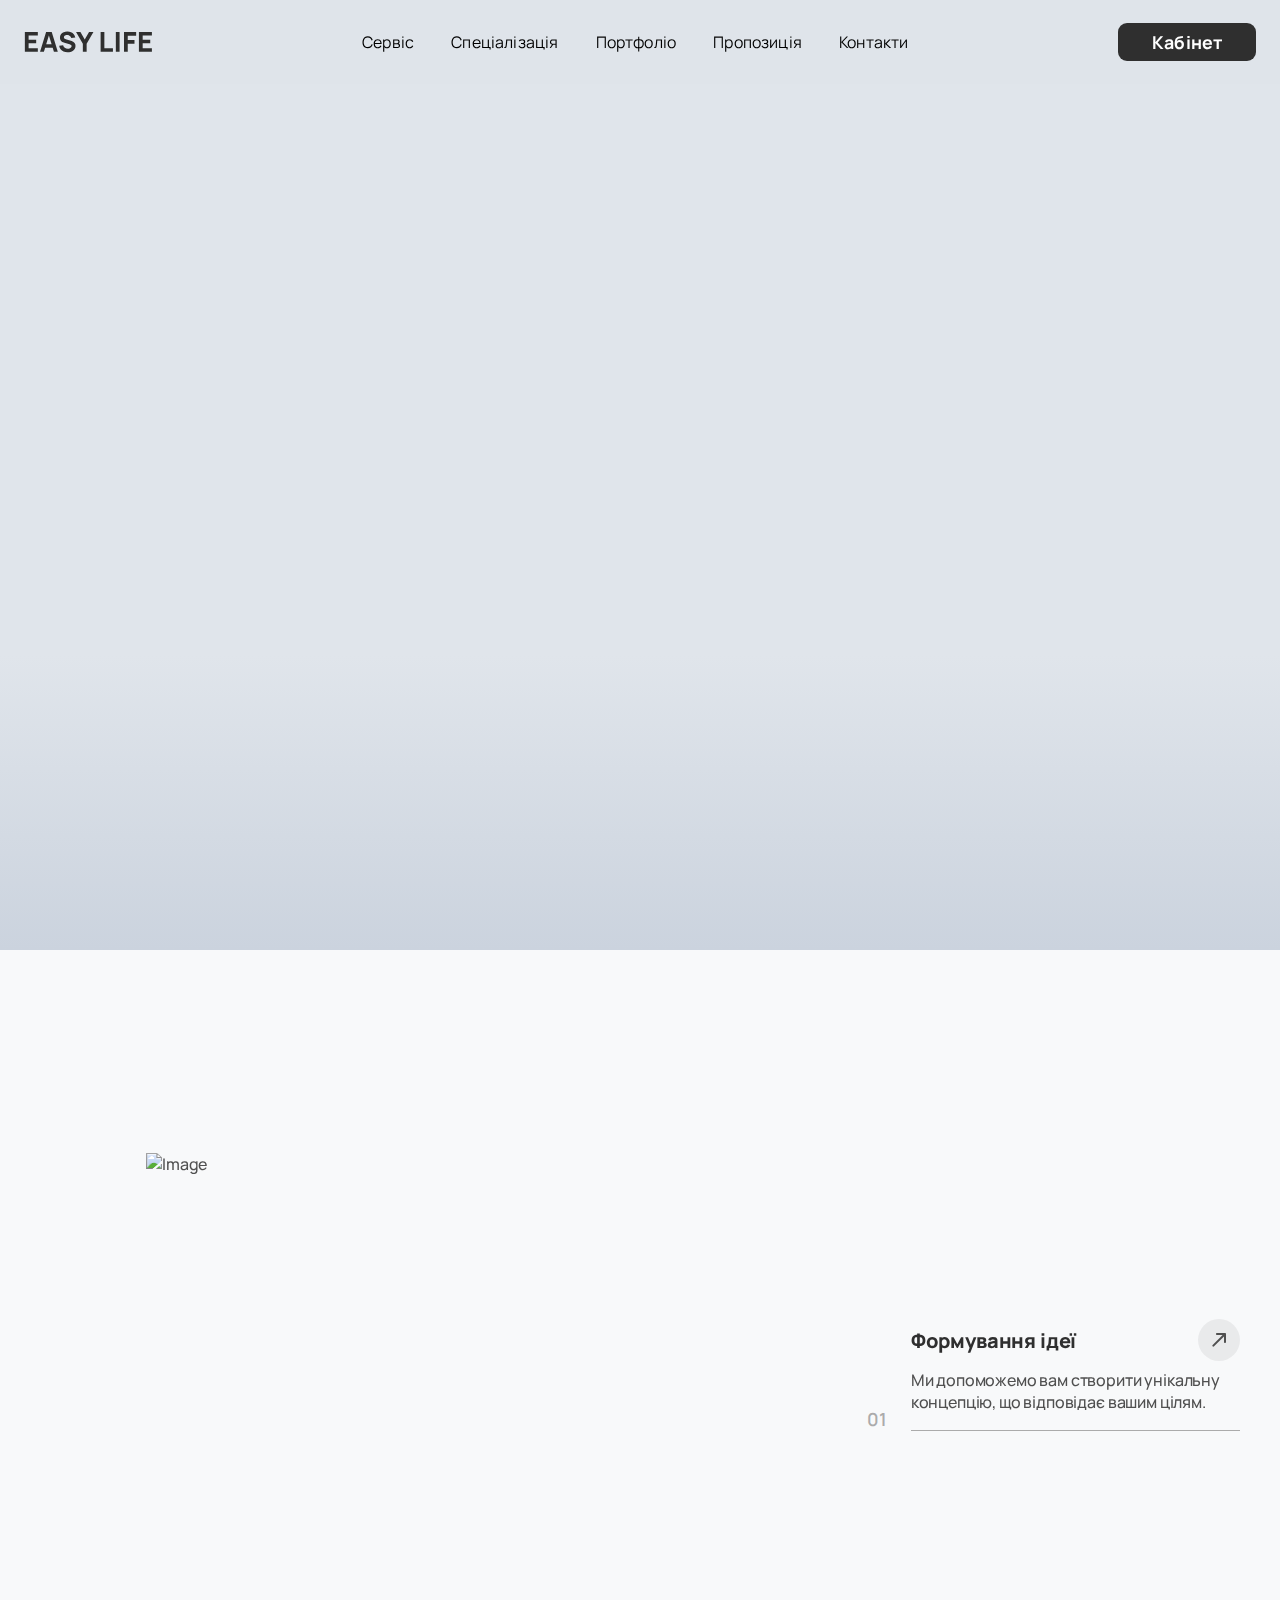
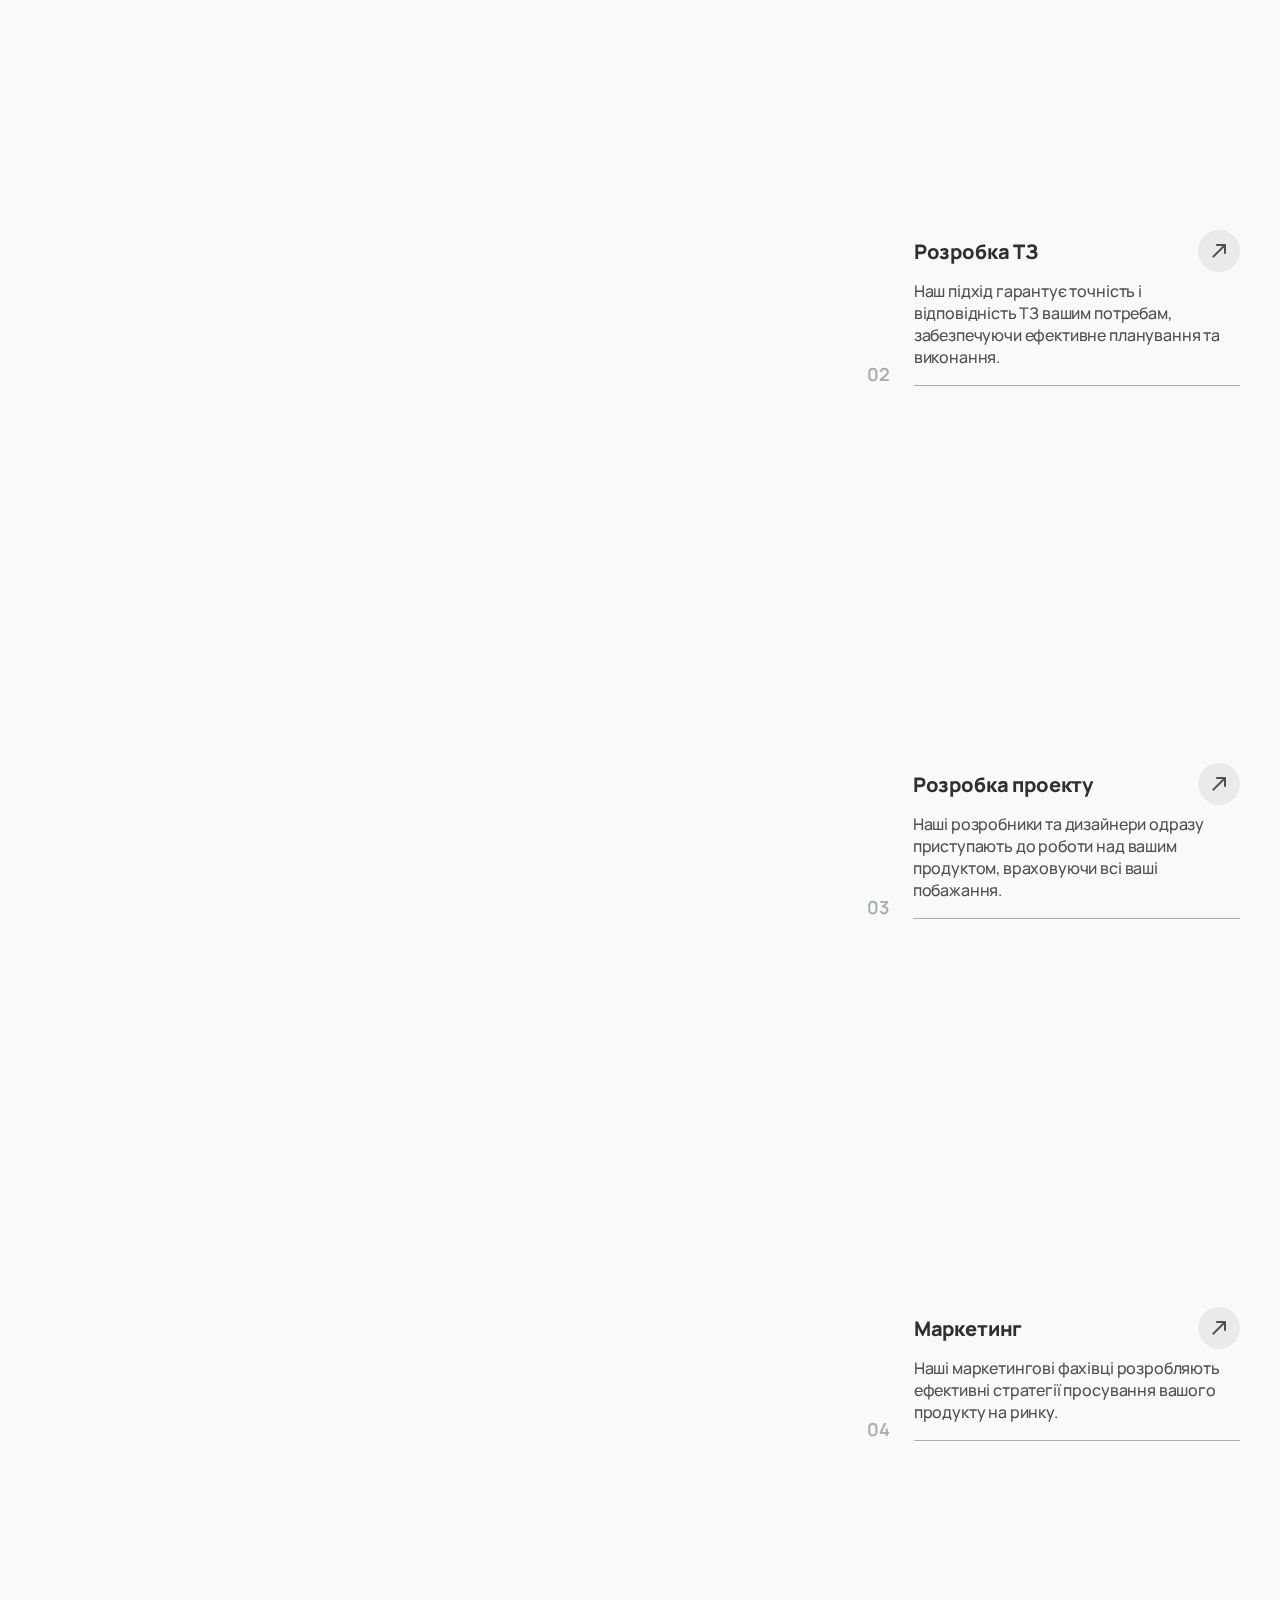
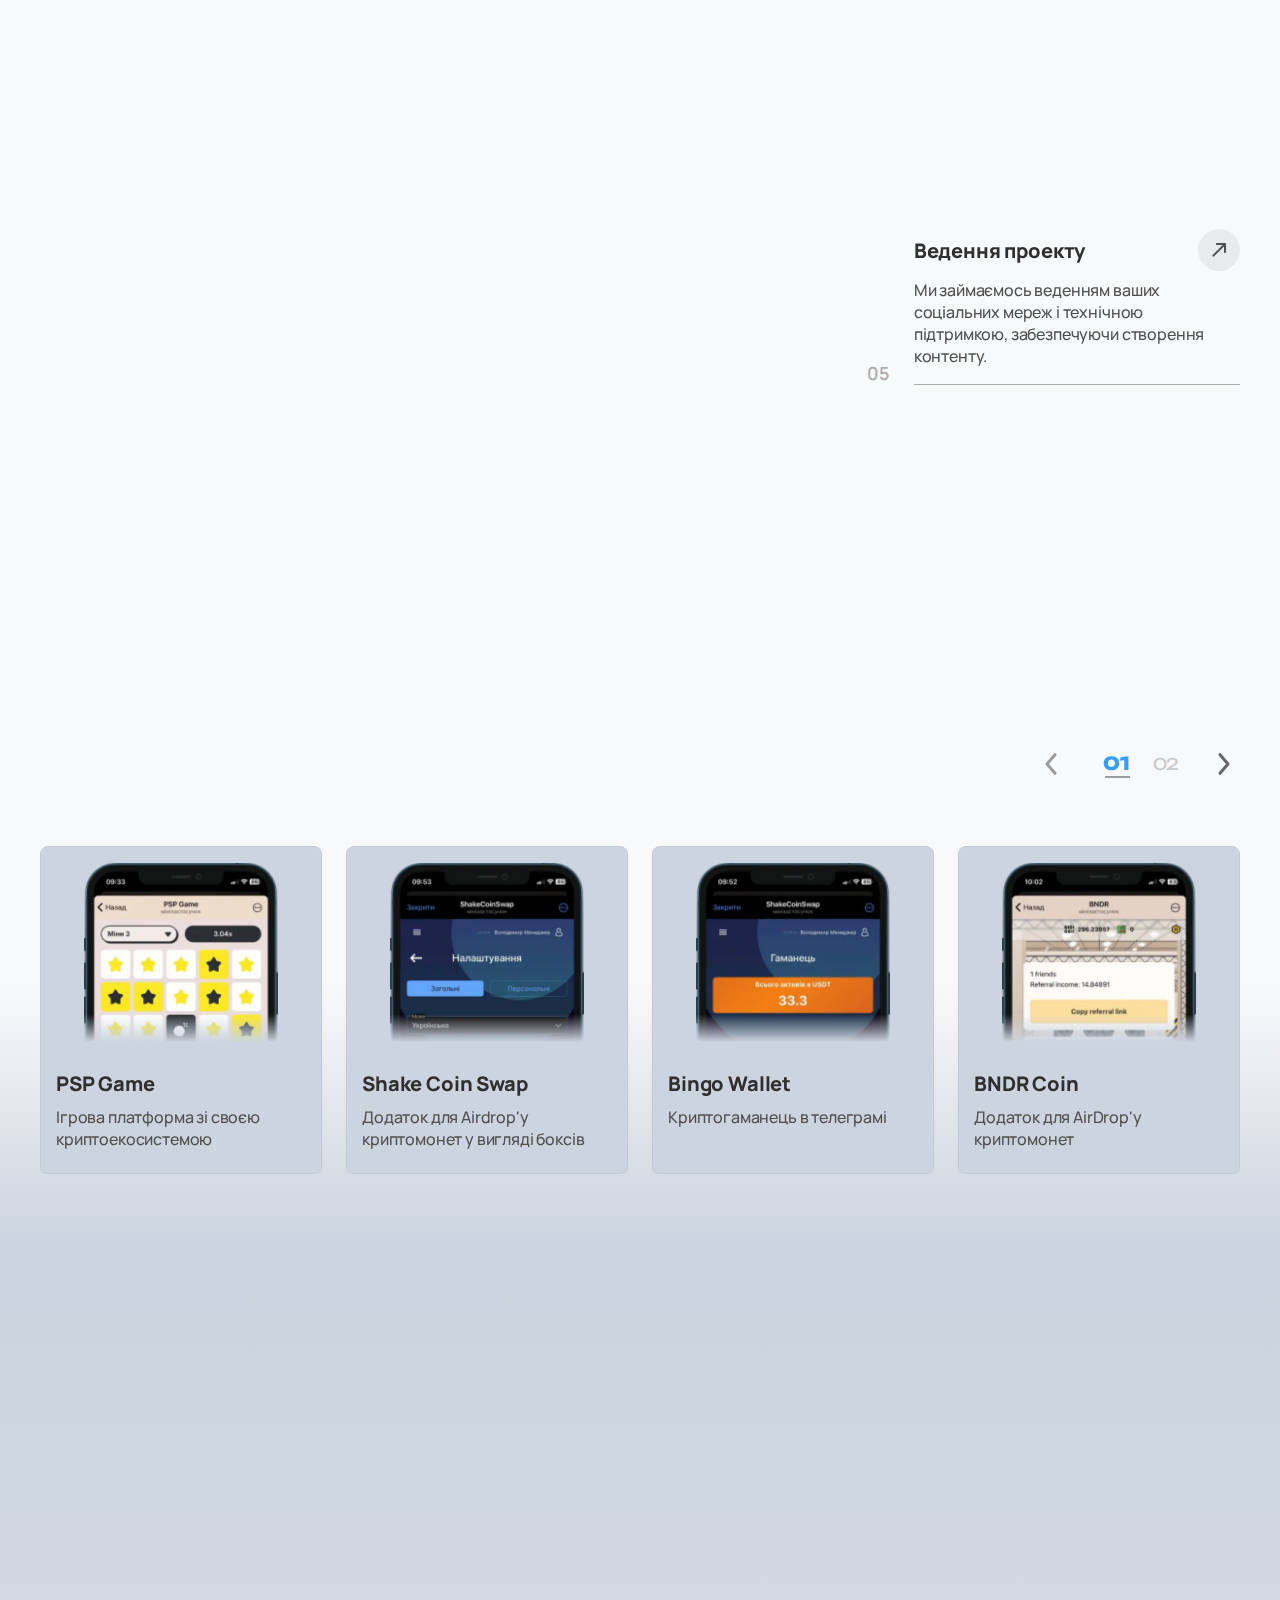
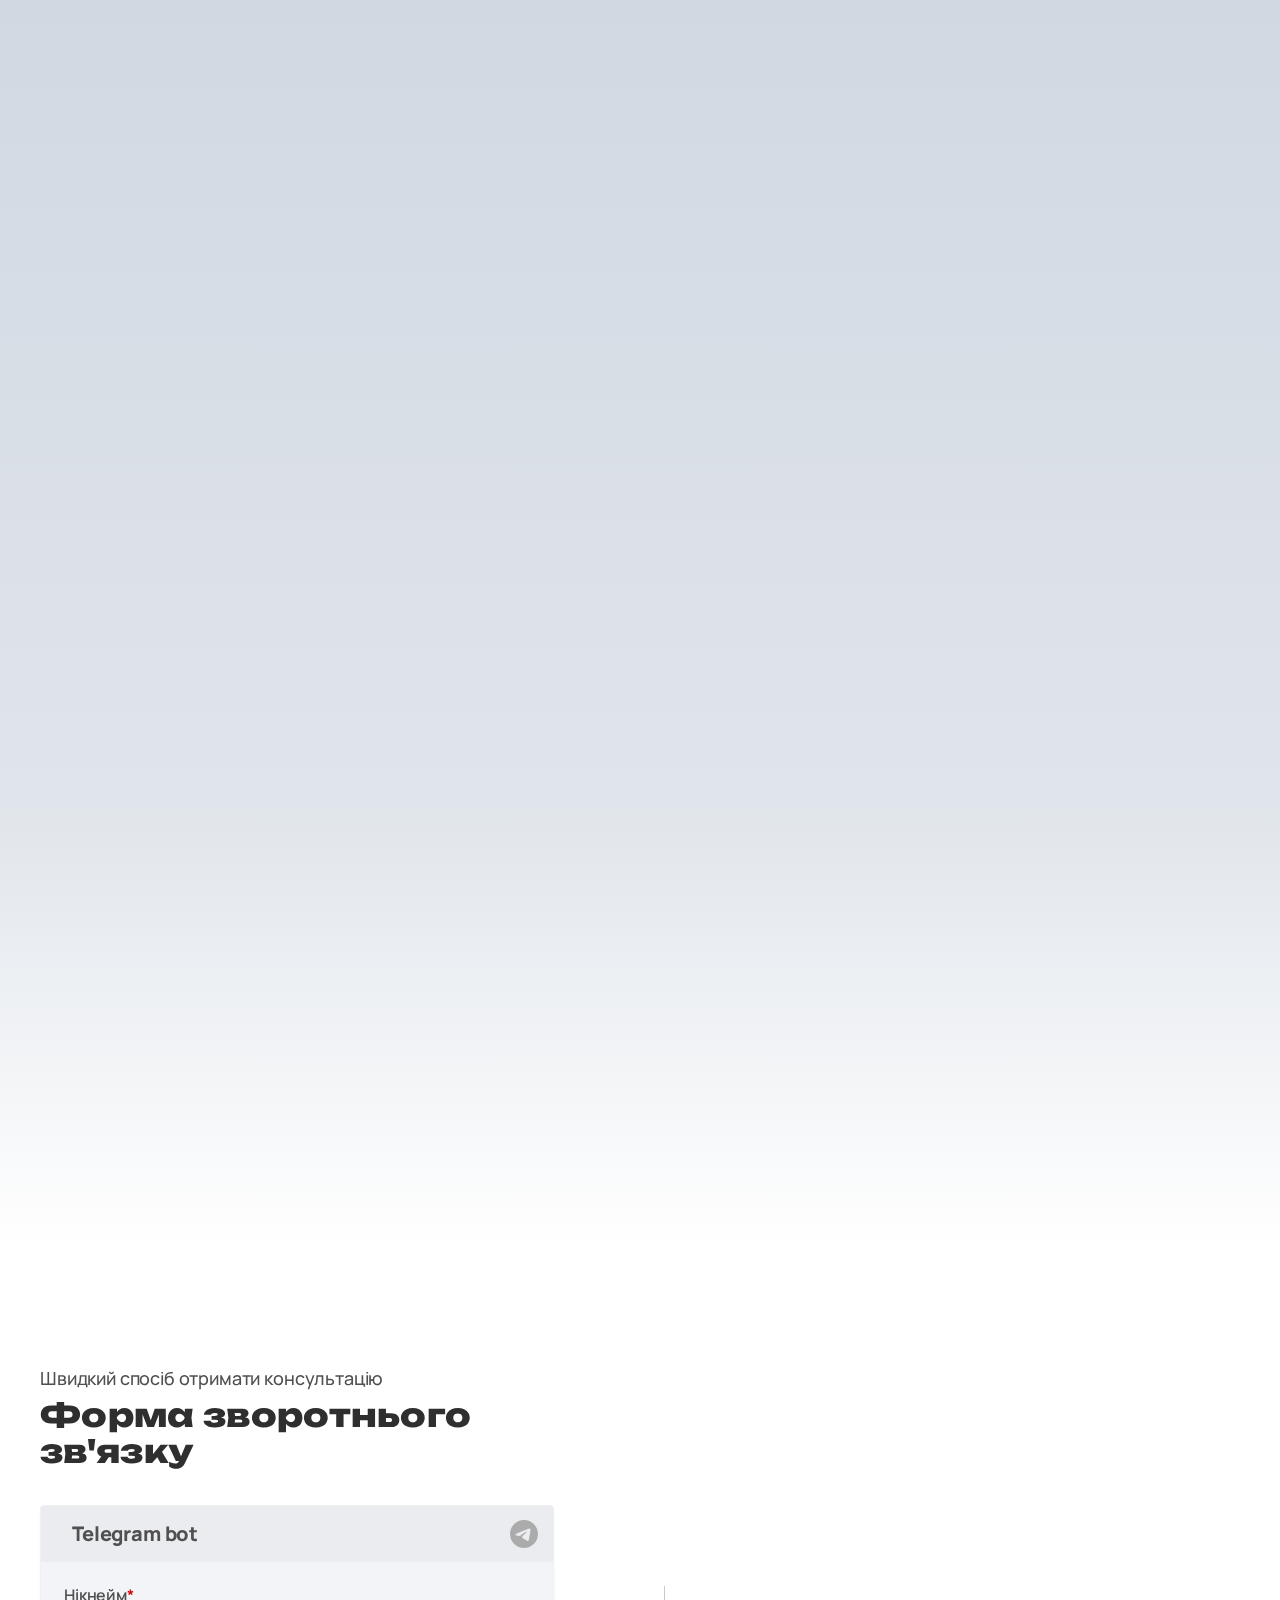
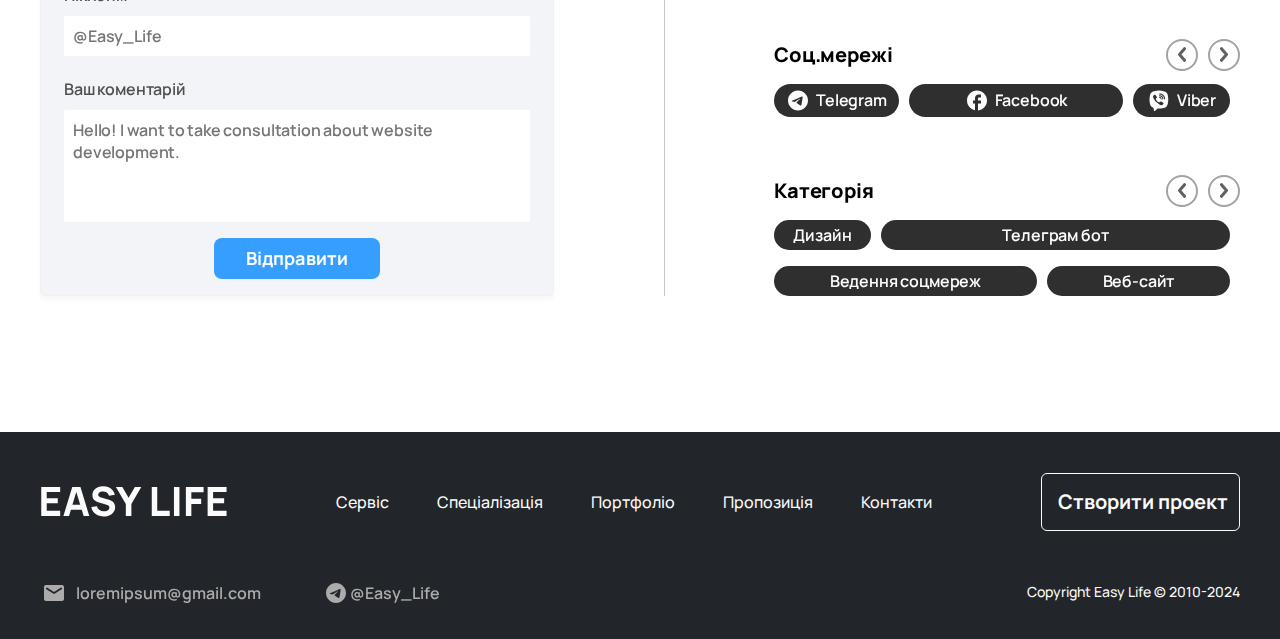
==== commit a774e3e4: "Add files via upload" ====
--- a/home.html
+++ b/home.html
@@ -1,14 +1,17 @@
 <!DOCTYPE html>
-<html lang="en">
+<html lang="uk">
 
 <head>
-	<title>HomePage</title>
+	<title>Home</title>
 	<meta charset="UTF-8">
 	<meta name="format-detection" content="telephone=no">
-	<!-- <style>body{opacity: 0;}</style> -->
-	<link rel="stylesheet" href="css/style.min.css?_v=20241123133924">
+	<style>
+		body {
+			opacity: 0;
+		}
+	</style>
+	<link rel="stylesheet" href="css/style.min.css?_v=20241126214301">
 	<link rel="shortcut icon" href="favicon.ico">
-	<!-- <meta name="robots" content="noindex, nofollow"> -->
 	<meta name="viewport" content="width=device-width, initial-scale=1.0">
 </head>
 
@@ -77,13 +80,527 @@
 		<main class="page">
 			<section class="page__main main">
 				<div class="main__container">
-					<div class="main__body body-main">
-						<h1 class="body-main__title title-main">Легке вирішення складних задач</h1>
-						<p class="body-main__text text-main">Простота і ефективність на кожному кроці. Ми робимо складні процеси зрозумілими та ефективними, гарантуючи результат на кожному етапі співпраці.</p>
-						<button type="button" class="body-main__button button button_blue">Спробувати</button>
-					</div>
-					<div class="main__image">
-						<img src="img/main/main/01.webp" class="main__picture" alt="Image">
+					<div data-watch data-watch-once class="main__content">
+						<div class="main__body body-main watcher--body_main">
+							<h1 class="body-main__title title--h1">Легке вирішення складних задач</h1>
+							<p class="body-main__text text--main">Простота і ефективність на кожному кроці. Ми робимо складні процеси зрозумілими та
+								ефективними<span>, гарантуючи результат на кожному етапі співпраці</span>.</p>
+							<button type="button" class="body-main__button button button_blue">Спробувати</button>
+						</div>
+						<div class="main__image watcher--image_main">
+							<img src="img/cube/cube_blue/1.webp" class="main__picture image-main" alt="Image">
+						</div>
+					</div>
+				</div>
+			</section>
+			<section class="page__services services">
+				<div data-watch data-watch-once data-watch-threshold="0.125" class="services__container">
+					<h2 class="services__tilte title--h2 watcher--body">Наші послуги</h2>
+					<div class="services__content">
+						<div class="services__image">
+							<img src="img/cube/cube_blue/1.webp" class="services__picture" alt="Image">
+						</div>
+						<div class="services__body body-services">
+							<div class="body-services__item">
+								<div class="body-services__wrapper">
+									<div class="body-services__value">01</div>
+									<div class="body-services__block">
+										<a href="#" class="body-services__top">
+											<h4 class="body-services__title title--h4">Формування ідеї</h4>
+											<div class="body-services__link">
+												<svg width="14" height="14" viewBox="0 0 14 14" fill="none" xmlns="http://www.w3.org/2000/svg">
+													<path d="M13.0002 0C13.2654 0 13.5198 0.105357 13.7073 0.292893C13.8948 0.48043 14.0002 0.734784 14.0002 1V9C14.0002 9.26522 13.8948 9.51957 13.7073 9.70711C13.5198 9.89464 13.2654 10 13.0002 10C12.735 10 12.4806 9.89464 12.2931 9.70711C12.1055 9.51957 12.0002 9.26522 12.0002 9V3.414L2.05018 13.364C1.86158 13.5462 1.60898 13.647 1.34678 13.6447C1.08458 13.6424 0.83377 13.5372 0.648362 13.3518C0.462954 13.1664 0.357785 12.9156 0.355507 12.6534C0.353228 12.3912 0.454022 12.1386 0.636181 11.95L10.5862 2H5.00018C4.73496 2 4.48061 1.89464 4.29307 1.70711C4.10554 1.51957 4.00018 1.26522 4.00018 1C4.00018 0.734784 4.10554 0.48043 4.29307 0.292893C4.48061 0.105357 4.73496 0 5.00018 0H13.0002Z" fill="currentColor" />
+												</svg>
+											</div>
+										</a>
+										<p class="body-services__text">Ми допоможемо вам створити унікальну концепцію, що відповідає вашим цілям.
+										</p>
+									</div>
+								</div>
+							</div>
+							<div class="body-services__item">
+								<div class="body-services__wrapper">
+									<div class="body-services__value">02</div>
+									<div class="body-services__block">
+										<a href="#" class="body-services__top">
+											<h4 class="body-services__title title--h4">
+												Розробка ТЗ
+											</h4>
+											<div class="body-services__link">
+												<svg width="14" height="14" viewBox="0 0 14 14" fill="none" xmlns="http://www.w3.org/2000/svg">
+													<path d="M13.0002 0C13.2654 0 13.5198 0.105357 13.7073 0.292893C13.8948 0.48043 14.0002 0.734784 14.0002 1V9C14.0002 9.26522 13.8948 9.51957 13.7073 9.70711C13.5198 9.89464 13.2654 10 13.0002 10C12.735 10 12.4806 9.89464 12.2931 9.70711C12.1055 9.51957 12.0002 9.26522 12.0002 9V3.414L2.05018 13.364C1.86158 13.5462 1.60898 13.647 1.34678 13.6447C1.08458 13.6424 0.83377 13.5372 0.648362 13.3518C0.462954 13.1664 0.357785 12.9156 0.355507 12.6534C0.353228 12.3912 0.454022 12.1386 0.636181 11.95L10.5862 2H5.00018C4.73496 2 4.48061 1.89464 4.29307 1.70711C4.10554 1.51957 4.00018 1.26522 4.00018 1C4.00018 0.734784 4.10554 0.48043 4.29307 0.292893C4.48061 0.105357 4.73496 0 5.00018 0H13.0002Z" fill="currentColor" />
+												</svg>
+											</div>
+										</a>
+										<p class="body-services__text text--small">
+											Наш підхід гарантує точність і відповідність ТЗ вашим потребам, забезпечуючи ефективне планування та виконання.
+										</p>
+									</div>
+								</div>
+							</div>
+							<div class="body-services__item">
+								<div class="body-services__wrapper">
+									<div class="body-services__value">03</div>
+									<div class="body-services__block">
+										<a href="#" class="body-services__top">
+											<h4 class="body-services__title title--h4">
+												Розробка проекту
+											</h4>
+											<div class="body-services__link">
+												<svg width="14" height="14" viewBox="0 0 14 14" fill="none" xmlns="http://www.w3.org/2000/svg">
+													<path d="M13.0002 0C13.2654 0 13.5198 0.105357 13.7073 0.292893C13.8948 0.48043 14.0002 0.734784 14.0002 1V9C14.0002 9.26522 13.8948 9.51957 13.7073 9.70711C13.5198 9.89464 13.2654 10 13.0002 10C12.735 10 12.4806 9.89464 12.2931 9.70711C12.1055 9.51957 12.0002 9.26522 12.0002 9V3.414L2.05018 13.364C1.86158 13.5462 1.60898 13.647 1.34678 13.6447C1.08458 13.6424 0.83377 13.5372 0.648362 13.3518C0.462954 13.1664 0.357785 12.9156 0.355507 12.6534C0.353228 12.3912 0.454022 12.1386 0.636181 11.95L10.5862 2H5.00018C4.73496 2 4.48061 1.89464 4.29307 1.70711C4.10554 1.51957 4.00018 1.26522 4.00018 1C4.00018 0.734784 4.10554 0.48043 4.29307 0.292893C4.48061 0.105357 4.73496 0 5.00018 0H13.0002Z" fill="currentColor" />
+												</svg>
+											</div>
+										</a>
+										<p class="body-services__text ">
+											Наші розробники та дизайнери одразу приступають до роботи над вашим продуктом, враховуючи всі ваші побажання.
+										</p>
+									</div>
+								</div>
+							</div>
+							<div class="body-services__item">
+								<div class="body-services__wrapper">
+									<div class="body-services__value">04</div>
+									<div class="body-services__block">
+										<a href="#" class="body-services__top">
+											<h4 class="body-services__title title--h4">
+												Маркетинг
+											</h4>
+											<div class="body-services__link">
+												<svg width="14" height="14" viewBox="0 0 14 14" fill="none" xmlns="http://www.w3.org/2000/svg">
+													<path d="M13.0002 0C13.2654 0 13.5198 0.105357 13.7073 0.292893C13.8948 0.48043 14.0002 0.734784 14.0002 1V9C14.0002 9.26522 13.8948 9.51957 13.7073 9.70711C13.5198 9.89464 13.2654 10 13.0002 10C12.735 10 12.4806 9.89464 12.2931 9.70711C12.1055 9.51957 12.0002 9.26522 12.0002 9V3.414L2.05018 13.364C1.86158 13.5462 1.60898 13.647 1.34678 13.6447C1.08458 13.6424 0.83377 13.5372 0.648362 13.3518C0.462954 13.1664 0.357785 12.9156 0.355507 12.6534C0.353228 12.3912 0.454022 12.1386 0.636181 11.95L10.5862 2H5.00018C4.73496 2 4.48061 1.89464 4.29307 1.70711C4.10554 1.51957 4.00018 1.26522 4.00018 1C4.00018 0.734784 4.10554 0.48043 4.29307 0.292893C4.48061 0.105357 4.73496 0 5.00018 0H13.0002Z" fill="currentColor" />
+												</svg>
+											</div>
+										</a>
+										<p class="body-services__text ">
+											Наші маркетингові фахівці розробляють ефективні стратегії просування вашого продукту на ринку.
+										</p>
+									</div>
+								</div>
+							</div>
+							<div class="body-services__item">
+								<div class="body-services__wrapper">
+									<div class="body-services__value">05</div>
+									<div class="body-services__block">
+										<a href="#" class="body-services__top">
+											<h4 class="body-services__title title--h4">
+												Ведення проекту
+											</h4>
+											<div class="body-services__link">
+												<svg width="14" height="14" viewBox="0 0 14 14" fill="none" xmlns="http://www.w3.org/2000/svg">
+													<path d="M13.0002 0C13.2654 0 13.5198 0.105357 13.7073 0.292893C13.8948 0.48043 14.0002 0.734784 14.0002 1V9C14.0002 9.26522 13.8948 9.51957 13.7073 9.70711C13.5198 9.89464 13.2654 10 13.0002 10C12.735 10 12.4806 9.89464 12.2931 9.70711C12.1055 9.51957 12.0002 9.26522 12.0002 9V3.414L2.05018 13.364C1.86158 13.5462 1.60898 13.647 1.34678 13.6447C1.08458 13.6424 0.83377 13.5372 0.648362 13.3518C0.462954 13.1664 0.357785 12.9156 0.355507 12.6534C0.353228 12.3912 0.454022 12.1386 0.636181 11.95L10.5862 2H5.00018C4.73496 2 4.48061 1.89464 4.29307 1.70711C4.10554 1.51957 4.00018 1.26522 4.00018 1C4.00018 0.734784 4.10554 0.48043 4.29307 0.292893C4.48061 0.105357 4.73496 0 5.00018 0H13.0002Z" fill="currentColor" />
+												</svg>
+											</div>
+										</a>
+										<p class="body-services__text ">
+											Ми займаємось веденням ваших соціальних мереж і технічною підтримкою, забезпечуючи створення контенту.
+										</p>
+									</div>
+								</div>
+							</div>
+						</div>
+					</div>
+				</div>
+			</section>
+			<section class="page__portfolio portfolio">
+				<div class="portfolio__container">
+					<div class="portfolio__slider swiper">
+						<div class="portfolio__top">
+							<h2 data-watch data-watch-once data-watch-threshold="1" class="portfolio__title title--h2 watcher--body">Наші роботи</h2>
+							<div class="portfolio__actions">
+								<button type="button" class="portfolio__button-prev swiper-button-prev">
+									<svg width="32" height="32" viewBox="0 0 32 32" fill="none" xmlns="http://www.w3.org/2000/svg">
+										<path d="M20 6.66666L12 16L20 25.3333" stroke="currentColor" stroke-width="3" stroke-linecap="round" stroke-linejoin="round" />
+									</svg>
+								</button>
+								<div class="portfolio__pagination swiper-pagination"></div>
+								<button type="button" class="portfolio__button-next swiper-button-next">
+									<svg width="32" height="32" viewBox="0 0 32 32" fill="none" xmlns="http://www.w3.org/2000/svg">
+										<path d="M12 6.66666L20 16L12 25.3333" stroke="currentColor" stroke-width="3" stroke-linecap="round" stroke-linejoin="round" />
+									</svg>
+								</button>
+							</div>
+						</div>
+						<div class="portfolio__wrapper swiper-wrapper">
+							<div class="portfolio__slide swiper-slide">
+								<a href="#" class="portfolio__body body-portfolio">
+									<div class="body-portfolio__top">
+										<div class="body-portfolio__image">
+											<img src="img/main/portfolio/01.webp" class="body-portfolio__picture" alt="Image">
+										</div>
+									</div>
+									<div class="body-portfolio__bottom">
+										<h4 class="body-portfolio__title title--h4">
+											PSP Game
+										</h4>
+										<p class="body-portfolio__text ">
+											Ігрова платформа
+											зі своєю криптоекосистемою
+										</p>
+									</div>
+								</a>
+							</div>
+							<div class="portfolio__slide swiper-slide">
+								<a href="#" class="portfolio__body body-portfolio">
+									<div class="body-portfolio__top">
+										<div class="body-portfolio__image">
+											<img src="img/main/portfolio/02.webp" class="body-portfolio__picture" alt="Image">
+										</div>
+									</div>
+									<div class="body-portfolio__bottom">
+										<h4 class="body-portfolio__title title--h4">
+											Shake Coin Swap
+										</h4>
+										<p class="body-portfolio__text ">
+											Додаток для Airdrop'y криптомонет у вигляді боксів
+										</p>
+									</div>
+								</a>
+							</div>
+							<div class="portfolio__slide swiper-slide">
+								<a href="#" class="portfolio__body body-portfolio">
+									<div class="body-portfolio__top">
+										<div class="body-portfolio__image">
+											<img src="img/main/portfolio/03.webp" class="body-portfolio__picture" alt="Image">
+										</div>
+									</div>
+									<div class="body-portfolio__bottom">
+										<h4 class="body-portfolio__title title--h4">
+											Bingo Wallet
+										</h4>
+										<p class="body-portfolio__text ">
+											Криптогаманець в телеграмі
+										</p>
+									</div>
+								</a>
+							</div>
+							<div class="portfolio__slide swiper-slide">
+								<a href="#" class="portfolio__body body-portfolio">
+									<div class="body-portfolio__top">
+										<div class="body-portfolio__image">
+											<img src="img/main/portfolio/04.webp" class="body-portfolio__picture" alt="Image">
+										</div>
+									</div>
+									<div class="body-portfolio__bottom">
+										<h4 class="body-portfolio__title title--h4">
+											BNDR Coin
+										</h4>
+										<p class="body-portfolio__text ">
+											Додаток для AirDrop'y криптомонет
+										</p>
+									</div>
+								</a>
+							</div>
+							<div class="portfolio__slide swiper-slide">
+								<a href="#" class="portfolio__body body-portfolio">
+									<div class="body-portfolio__top">
+										<div class="body-portfolio__image">
+											<img src="img/main/portfolio/01.webp" class="body-portfolio__picture" alt="Image">
+										</div>
+									</div>
+									<div class="body-portfolio__bottom">
+										<h4 class="body-portfolio__title title--h4">
+											PSP Game
+										</h4>
+										<p class="body-portfolio__text ">
+											Ігрова платформа
+											зі своєю криптоекосистемою
+										</p>
+									</div>
+								</a>
+							</div>
+							<div class="portfolio__slide swiper-slide">
+								<a href="#" class="portfolio__body body-portfolio">
+									<div class="body-portfolio__top">
+										<div class="body-portfolio__image">
+											<img src="img/main/portfolio/02.webp" class="body-portfolio__picture" alt="Image">
+										</div>
+									</div>
+									<div class="body-portfolio__bottom">
+										<h4 class="body-portfolio__title title--h4">
+											Shake Coin Swap
+										</h4>
+										<p class="body-portfolio__text ">
+											Додаток для Airdrop'y криптомонет у вигляді боксів
+										</p>
+									</div>
+								</a>
+							</div>
+						</div>
+					</div>
+				</div>
+			</section>
+			<section class="page__create create">
+				<div class="create__container">
+					<h2 data-watch data-watch-once data-watch-threshold="1" class="create__title title--h2 watcher--body">Що ми створюємо</h2>
+					<div class="create__body body-create">
+						<a data-watch data-watch-once data-watch-threshold=".75" href="#" class="body-create__item watcher--body">
+							<div class="body-create__image">
+								<img src="img/main/create/01.webp" class="body-create__picture" alt="Image">
+							</div>
+							<div class="body-create__block">
+								<div class="body-create__top">
+									<h4 class="body-create__title title--h4">
+										Телеграм боти
+									</h4>
+									<div class="body-create__icon">
+										<svg width="21" height="16" viewBox="0 0 21 16" fill="none" xmlns="http://www.w3.org/2000/svg">
+											<path d="M19.5 0C19.7449 3.23106e-05 19.9813 0.089956 20.1644 0.252715C20.3474 0.415474 20.4643 0.639749 20.493 0.883L20.5 1V7.5C20.5001 8.39507 20.1572 9.25615 19.5419 9.90621C18.9267 10.5563 18.0857 10.9459 17.192 10.995L17 11H3.915L7.207 14.293C7.37918 14.4652 7.48261 14.6943 7.49789 14.9373C7.51317 15.1803 7.43925 15.4206 7.29 15.613L7.207 15.707C7.03481 15.8792 6.80571 15.9826 6.56268 15.9979C6.31965 16.0132 6.0794 15.9393 5.887 15.79L5.793 15.707L0.793 10.707C0.757942 10.6721 0.725519 10.6347 0.696 10.595L0.625 10.485L0.571 10.371L0.536 10.266L0.511 10.149L0.504 10.089L0.5 10L0.503 9.925L0.52 9.799L0.55 9.688L0.594 9.577L0.646 9.479L0.71 9.387L0.793 9.293L5.793 4.293C5.97296 4.11365 6.21443 4.00953 6.46838 4.00177C6.72233 3.99402 6.96971 4.08321 7.16028 4.25125C7.35084 4.41928 7.47031 4.65355 7.4944 4.90647C7.51849 5.1594 7.44541 5.41201 7.29 5.613L7.207 5.707L3.915 9H17C17.3727 9.00001 17.7321 8.86124 18.0081 8.61075C18.2841 8.36026 18.457 8.01598 18.493 7.645L18.5 7.5V1C18.5 0.734784 18.6054 0.48043 18.7929 0.292893C18.9804 0.105357 19.2348 0 19.5 0Z" fill="currentColor" />
+										</svg>
+									</div>
+								</div>
+								<p class="body-create__text">
+									Ми допомагаємо просувати ваш продукт на ринку, створюючи ефективні маркетингові стратегії.
+								</p>
+							</div>
+						</a>
+						<a data-watch data-watch-once data-watch-threshold=".75" href="#" class="body-create__item watcher--body">
+							<div class="body-create__image">
+								<img src="img/main/create/02.webp" class="body-create__picture" alt="Image">
+							</div>
+							<div class="body-create__block">
+								<div class="body-create__top">
+									<h4 class="body-create__title title--h4">
+										Маркетинг
+									</h4>
+									<div class="body-create__icon">
+										<svg width="21" height="16" viewBox="0 0 21 16" fill="none" xmlns="http://www.w3.org/2000/svg">
+											<path d="M19.5 0C19.7449 3.23106e-05 19.9813 0.089956 20.1644 0.252715C20.3474 0.415474 20.4643 0.639749 20.493 0.883L20.5 1V7.5C20.5001 8.39507 20.1572 9.25615 19.5419 9.90621C18.9267 10.5563 18.0857 10.9459 17.192 10.995L17 11H3.915L7.207 14.293C7.37918 14.4652 7.48261 14.6943 7.49789 14.9373C7.51317 15.1803 7.43925 15.4206 7.29 15.613L7.207 15.707C7.03481 15.8792 6.80571 15.9826 6.56268 15.9979C6.31965 16.0132 6.0794 15.9393 5.887 15.79L5.793 15.707L0.793 10.707C0.757942 10.6721 0.725519 10.6347 0.696 10.595L0.625 10.485L0.571 10.371L0.536 10.266L0.511 10.149L0.504 10.089L0.5 10L0.503 9.925L0.52 9.799L0.55 9.688L0.594 9.577L0.646 9.479L0.71 9.387L0.793 9.293L5.793 4.293C5.97296 4.11365 6.21443 4.00953 6.46838 4.00177C6.72233 3.99402 6.96971 4.08321 7.16028 4.25125C7.35084 4.41928 7.47031 4.65355 7.4944 4.90647C7.51849 5.1594 7.44541 5.41201 7.29 5.613L7.207 5.707L3.915 9H17C17.3727 9.00001 17.7321 8.86124 18.0081 8.61075C18.2841 8.36026 18.457 8.01598 18.493 7.645L18.5 7.5V1C18.5 0.734784 18.6054 0.48043 18.7929 0.292893C18.9804 0.105357 19.2348 0 19.5 0Z" fill="currentColor" />
+										</svg>
+									</div>
+								</div>
+								<p class="body-create__text">
+									Ми допомагаємо просувати ваш продукт на ринку, створюючи ефективні маркетингові стратегії.
+								</p>
+							</div>
+						</a>
+						<a data-watch data-watch-once data-watch-threshold=".75" href="#" class="body-create__item watcher--body">
+							<div class="body-create__image">
+								<img src="img/main/create/03.webp" class="body-create__picture" alt="Image">
+							</div>
+							<div class="body-create__block">
+								<div class="body-create__top">
+									<h4 class="body-create__title title--h4">
+										Telegram WebApps
+									</h4>
+									<div class="body-create__icon">
+										<svg width="21" height="16" viewBox="0 0 21 16" fill="none" xmlns="http://www.w3.org/2000/svg">
+											<path d="M19.5 0C19.7449 3.23106e-05 19.9813 0.089956 20.1644 0.252715C20.3474 0.415474 20.4643 0.639749 20.493 0.883L20.5 1V7.5C20.5001 8.39507 20.1572 9.25615 19.5419 9.90621C18.9267 10.5563 18.0857 10.9459 17.192 10.995L17 11H3.915L7.207 14.293C7.37918 14.4652 7.48261 14.6943 7.49789 14.9373C7.51317 15.1803 7.43925 15.4206 7.29 15.613L7.207 15.707C7.03481 15.8792 6.80571 15.9826 6.56268 15.9979C6.31965 16.0132 6.0794 15.9393 5.887 15.79L5.793 15.707L0.793 10.707C0.757942 10.6721 0.725519 10.6347 0.696 10.595L0.625 10.485L0.571 10.371L0.536 10.266L0.511 10.149L0.504 10.089L0.5 10L0.503 9.925L0.52 9.799L0.55 9.688L0.594 9.577L0.646 9.479L0.71 9.387L0.793 9.293L5.793 4.293C5.97296 4.11365 6.21443 4.00953 6.46838 4.00177C6.72233 3.99402 6.96971 4.08321 7.16028 4.25125C7.35084 4.41928 7.47031 4.65355 7.4944 4.90647C7.51849 5.1594 7.44541 5.41201 7.29 5.613L7.207 5.707L3.915 9H17C17.3727 9.00001 17.7321 8.86124 18.0081 8.61075C18.2841 8.36026 18.457 8.01598 18.493 7.645L18.5 7.5V1C18.5 0.734784 18.6054 0.48043 18.7929 0.292893C18.9804 0.105357 19.2348 0 19.5 0Z" fill="currentColor" />
+										</svg>
+									</div>
+								</div>
+								<p class="body-create__text">
+									Telegram WebApps — це вебдодатки, які працюють всередині Telegram.
+								</p>
+							</div>
+						</a>
+						<a data-watch data-watch-once data-watch-threshold=".75" href="#" class="body-create__item watcher--body">
+							<div class="body-create__image">
+								<img src="img/main/create/04.webp" class="body-create__picture" alt="Image">
+							</div>
+							<div class="body-create__block">
+								<div class="body-create__top">
+									<h4 class="body-create__title title--h4">
+										Створення сайту
+									</h4>
+									<div class="body-create__icon">
+										<svg width="21" height="16" viewBox="0 0 21 16" fill="none" xmlns="http://www.w3.org/2000/svg">
+											<path d="M19.5 0C19.7449 3.23106e-05 19.9813 0.089956 20.1644 0.252715C20.3474 0.415474 20.4643 0.639749 20.493 0.883L20.5 1V7.5C20.5001 8.39507 20.1572 9.25615 19.5419 9.90621C18.9267 10.5563 18.0857 10.9459 17.192 10.995L17 11H3.915L7.207 14.293C7.37918 14.4652 7.48261 14.6943 7.49789 14.9373C7.51317 15.1803 7.43925 15.4206 7.29 15.613L7.207 15.707C7.03481 15.8792 6.80571 15.9826 6.56268 15.9979C6.31965 16.0132 6.0794 15.9393 5.887 15.79L5.793 15.707L0.793 10.707C0.757942 10.6721 0.725519 10.6347 0.696 10.595L0.625 10.485L0.571 10.371L0.536 10.266L0.511 10.149L0.504 10.089L0.5 10L0.503 9.925L0.52 9.799L0.55 9.688L0.594 9.577L0.646 9.479L0.71 9.387L0.793 9.293L5.793 4.293C5.97296 4.11365 6.21443 4.00953 6.46838 4.00177C6.72233 3.99402 6.96971 4.08321 7.16028 4.25125C7.35084 4.41928 7.47031 4.65355 7.4944 4.90647C7.51849 5.1594 7.44541 5.41201 7.29 5.613L7.207 5.707L3.915 9H17C17.3727 9.00001 17.7321 8.86124 18.0081 8.61075C18.2841 8.36026 18.457 8.01598 18.493 7.645L18.5 7.5V1C18.5 0.734784 18.6054 0.48043 18.7929 0.292893C18.9804 0.105357 19.2348 0 19.5 0Z" fill="currentColor" />
+										</svg>
+									</div>
+								</div>
+								<p class="body-create__text">
+									Ми займаємося створенням сайтів, які відповідають вашим бізнес-потребам.
+								</p>
+							</div>
+						</a>
+						<a data-watch data-watch-once data-watch-threshold=".75" href="#" class="body-create__item watcher--body">
+							<div class="body-create__image">
+								<img src="img/main/create/05.webp" class="body-create__picture" alt="Image">
+							</div>
+							<div class="body-create__block">
+								<div class="body-create__top">
+									<h4 class="body-create__title title--h4">
+										Ведення соцмереж
+									</h4>
+									<div class="body-create__icon">
+										<svg width="21" height="16" viewBox="0 0 21 16" fill="none" xmlns="http://www.w3.org/2000/svg">
+											<path d="M19.5 0C19.7449 3.23106e-05 19.9813 0.089956 20.1644 0.252715C20.3474 0.415474 20.4643 0.639749 20.493 0.883L20.5 1V7.5C20.5001 8.39507 20.1572 9.25615 19.5419 9.90621C18.9267 10.5563 18.0857 10.9459 17.192 10.995L17 11H3.915L7.207 14.293C7.37918 14.4652 7.48261 14.6943 7.49789 14.9373C7.51317 15.1803 7.43925 15.4206 7.29 15.613L7.207 15.707C7.03481 15.8792 6.80571 15.9826 6.56268 15.9979C6.31965 16.0132 6.0794 15.9393 5.887 15.79L5.793 15.707L0.793 10.707C0.757942 10.6721 0.725519 10.6347 0.696 10.595L0.625 10.485L0.571 10.371L0.536 10.266L0.511 10.149L0.504 10.089L0.5 10L0.503 9.925L0.52 9.799L0.55 9.688L0.594 9.577L0.646 9.479L0.71 9.387L0.793 9.293L5.793 4.293C5.97296 4.11365 6.21443 4.00953 6.46838 4.00177C6.72233 3.99402 6.96971 4.08321 7.16028 4.25125C7.35084 4.41928 7.47031 4.65355 7.4944 4.90647C7.51849 5.1594 7.44541 5.41201 7.29 5.613L7.207 5.707L3.915 9H17C17.3727 9.00001 17.7321 8.86124 18.0081 8.61075C18.2841 8.36026 18.457 8.01598 18.493 7.645L18.5 7.5V1C18.5 0.734784 18.6054 0.48043 18.7929 0.292893C18.9804 0.105357 19.2348 0 19.5 0Z" fill="currentColor" />
+										</svg>
+									</div>
+								</div>
+								<p class="body-create__text">
+									Ми займаємося веденням ваших соціальних мереж, створюючи якісний контент і взаємодіючи з аудиторією.
+								</p>
+							</div>
+						</a>
+						<a data-watch data-watch-once data-watch-threshold=".75" href="#" class="body-create__item watcher--body">
+							<div class="body-create__image">
+								<img src="img/main/create/06.webp" class="body-create__picture" alt="Image">
+							</div>
+							<div class="body-create__block">
+								<div class="body-create__top">
+									<h4 class="body-create__title title--h4">
+										Дизайн
+									</h4>
+									<div class="body-create__icon">
+										<svg width="21" height="16" viewBox="0 0 21 16" fill="none" xmlns="http://www.w3.org/2000/svg">
+											<path d="M19.5 0C19.7449 3.23106e-05 19.9813 0.089956 20.1644 0.252715C20.3474 0.415474 20.4643 0.639749 20.493 0.883L20.5 1V7.5C20.5001 8.39507 20.1572 9.25615 19.5419 9.90621C18.9267 10.5563 18.0857 10.9459 17.192 10.995L17 11H3.915L7.207 14.293C7.37918 14.4652 7.48261 14.6943 7.49789 14.9373C7.51317 15.1803 7.43925 15.4206 7.29 15.613L7.207 15.707C7.03481 15.8792 6.80571 15.9826 6.56268 15.9979C6.31965 16.0132 6.0794 15.9393 5.887 15.79L5.793 15.707L0.793 10.707C0.757942 10.6721 0.725519 10.6347 0.696 10.595L0.625 10.485L0.571 10.371L0.536 10.266L0.511 10.149L0.504 10.089L0.5 10L0.503 9.925L0.52 9.799L0.55 9.688L0.594 9.577L0.646 9.479L0.71 9.387L0.793 9.293L5.793 4.293C5.97296 4.11365 6.21443 4.00953 6.46838 4.00177C6.72233 3.99402 6.96971 4.08321 7.16028 4.25125C7.35084 4.41928 7.47031 4.65355 7.4944 4.90647C7.51849 5.1594 7.44541 5.41201 7.29 5.613L7.207 5.707L3.915 9H17C17.3727 9.00001 17.7321 8.86124 18.0081 8.61075C18.2841 8.36026 18.457 8.01598 18.493 7.645L18.5 7.5V1C18.5 0.734784 18.6054 0.48043 18.7929 0.292893C18.9804 0.105357 19.2348 0 19.5 0Z" fill="currentColor" />
+										</svg>
+									</div>
+								</div>
+								<p class="body-create__text">
+									Ми створюємо унікальний і професійний дизайн, який відображає вашу брендову ідентичність.
+								</p>
+							</div>
+						</a>
+					</div>
+				</div>
+			</section>
+			<section class="page__create-project create-project">
+				<div class="create-project__container">
+					<div data-watch data-watch-once data-watch-threshold="1" class="create-project__body watcher--body">
+						<h2 class="create-project__title title--h2">Створіть проект за допомогою кабінету</h2>
+						<p class="create-project__text text--small">
+							Проект в кабінеті створюється у 2 кліки! Спробуйте та отримайте повний доступ до всіх
+							функцій кабінету і взаємодії з проєктом.
+						</p>
+						<button type="button" class="create-project__button button button_blue">Спробувати</button>
+					</div>
+					<div data-watch data-watch-once data-watch-threshold="1" class="create-project__image">
+						<img src="img/cube/cube_blue/1.webp" class="create-project__picture image-main watcher--image" alt="Image">
+					</div>
+				</div>
+			</section>
+			<section class="page__contact contact">
+				<div class="contact__container">
+					<div class="contact__body body-contact">
+						<div class="body-contact__top">
+							<p class="body-contact__text text--main">Швидкий спосіб отримати консультацію</p>
+							<h2 class="body-contact__title title--h2">Форма зворотньо<span>-</span>го зв'язку</h2>
+						</div>
+						<div data-da=".contact__container,991.98,1" class="body-contact__item item-body-contact">
+							<div class="item-body-contact__top">
+								<div class="item-body-contact__text">
+									Telegram bot
+								</div>
+								<div class="item-body-contact__image">
+									<svg width="28" height="28" viewBox="0 0 20 20" fill="none" xmlns="http://www.w3.org/2000/svg">
+										<path d="M10 0C4.48 0 0 4.48 0 10C0 15.52 4.48 20 10 20C15.52 20 20 15.52 20 10C20 4.48 15.52 0 10 0ZM14.64 6.8C14.49 8.38 13.84 12.22 13.51 13.99C13.37 14.74 13.09 14.99 12.83 15.02C12.25 15.07 11.81 14.64 11.25 14.27C10.37 13.69 9.87 13.33 9.02 12.77C8.03 12.12 8.67 11.76 9.24 11.18C9.39 11.03 11.95 8.7 12 8.49C12.0069 8.45819 12.006 8.42517 11.9973 8.3938C11.9886 8.36244 11.9724 8.33367 11.95 8.31C11.89 8.26 11.81 8.28 11.74 8.29C11.65 8.31 10.25 9.24 7.52 11.08C7.12 11.35 6.76 11.49 6.44 11.48C6.08 11.47 5.4 11.28 4.89 11.11C4.26 10.91 3.77 10.8 3.81 10.45C3.83 10.27 4.08 10.09 4.55 9.9C7.47 8.63 9.41 7.79 10.38 7.39C13.16 6.23 13.73 6.03 14.11 6.03C14.19 6.03 14.38 6.05 14.5 6.15C14.6 6.23 14.63 6.34 14.64 6.42C14.63 6.48 14.65 6.66 14.64 6.8Z" fill="#ababab" />
+									</svg>
+								</div>
+							</div>
+							<form id="contactForm" class="item-body-contact__form form-body-contact">
+								<label for="name" class="form-body-contact__label">Нікнейм<span>*</span></label>
+								<input id="name" autocomplete="off" type="text" name="form[name]" placeholder="@Easy_Life" class="form-body-contact__input input">
+								<label for="textarea" class="form-body-contact__label">Ваш коментарій</label>
+								<textarea id="textarea" autocomplete="off" name="form[textarea]" placeholder="Hello! I want to take consultation about website development." class="form-body-contact__input input"></textarea>
+								<button type="submit" class="form-body-contact__button button button_blue">Відправити</button>
+							</form>
+							<div id="sentForm" class="item-body-contact__sent sent-body-contact">
+								<div class="sent-body-contact__text">ВІДПРАВЛЕНО!</div>
+								<button type="button" class="sent-body-contact__button button button_blue">OK</button>
+							</div>
+						</div>
+					</div>
+					<div class="contact__line"></div>
+					<div data-da=".contact__body,991.98,1" class="contact__actions actions-contact">
+						<div class="actions-contact__item slider-1">
+							<div class="actions-contact__top">
+								<div class="actions-contact__title">Соц.мережі</div>
+								<div class="actions-contact__navigation">
+									<button class="actions-contact__slider slider__arrow slider__arrow--prev" aria-label="Previous"></button>
+									<button class="actions-contact__slider slider__arrow slider__arrow--next" aria-label="Next"></button>
+								</div>
+							</div>
+							<div class="actions-contact__slider">
+								<div class="actions-contact__wrapper">
+									<div class="actions-contact__slide slide-actions-contact">
+										<div class="slide-actions-contact__body">
+											<a href="#" class="slide-actions-contact__item">
+												<div class="actions-contact__image">
+													<img src="img/icons/slider-telegram.svg" class="actions-contact__picture" alt="Image">
+												</div>
+												<div class="actions-contact__text">Telegram</div>
+											</a>
+											<a href="#" class="slide-actions-contact__item slide-actions-contact__item_big">
+												<div class="actions-contact__image">
+													<img src="img/icons/slider-facebook.svg" class="actions-contact__picture" alt="Image">
+												</div>
+												<div class="actions-contact__text">Facebook</div>
+											</a>
+											<a data-da=".slide-actions-contact__body_1, 767.98, 1" href="#" class="slide-actions-contact__item">
+												<div class="actions-contact__image">
+													<img src="img/icons/slider-viber.svg" class="actions-contact__picture" alt="Image">
+												</div>
+												<div class="actions-contact__text">Viber</div>
+											</a>
+										</div>
+									</div>
+									<div class="actions-contact__slide">
+										<div class="slide-actions-contact__body slide-actions-contact__body">
+											<a href="#" class="slide-actions-contact__item slide-actions-contact__item_big">
+												<div class="actions-contact__image">
+													<img src="img/icons/slider-email.svg" class="actions-contact__picture" alt="Image">
+												</div>
+												<div class="actions-contact__text">Mail</div>
+											</a>
+											<a href="#" class="slide-actions-contact__item slide-actions-contact__item_big">
+												<div class="actions-contact__image">
+													<img src="img/icons/slider-linkedin.svg" class="actions-contact__picture" alt="Image">
+												</div>
+												<div class="actions-contact__text">LinkedIn</div>
+											</a>
+										</div>
+									</div>
+									<div class="actions-contact__slide actions-contact__slide_mob">
+										<div class="slide-actions-contact__body slide-actions-contact__body_1">
+										</div>
+									</div>
+								</div>
+							</div>
+						</div>
+						<div class="actions-contact__item slider-2">
+							<div class="actions-contact__top">
+								<div class="actions-contact__title">Категорія</div>
+								<div class="actions-contact__navigation">
+									<button class="actions-contact__slider slider__arrow slider__arrow--prev" aria-label="Previous"></button>
+									<button class="actions-contact__slider slider__arrow slider__arrow--next" aria-label="Next"></button>
+								</div>
+							</div>
+							<div class="actions-contact__slider">
+								<div class="actions-contact__wrapper">
+									<div class="actions-contact__slide slide-actions-contact">
+										<div class="slide-actions-contact__body">
+											<a href="#" class="slide-actions-contact__item">
+												<div class="actions-contact__text">Дизайн</div>
+											</a>
+											<a href="#" class="slide-actions-contact__item slide-actions-contact__item_big">
+												<div class="actions-contact__text">Телеграм бот</div>
+											</a>
+										</div>
+										<div class="slide-actions-contact__body">
+											<a href="#" class="slide-actions-contact__item slide-actions-contact__item_big">
+												<div class="actions-contact__text">Ведення соцмереж</div>
+											</a>
+											<a href="#" class="slide-actions-contact__item slide-actions-contact__item_big">
+												<div class="actions-contact__text">Веб-сайт</div>
+											</a>
+										</div>
+									</div>
+									<div class="actions-contact__slide">
+										<div class="slide-actions-contact__body slide-actions-contact__body">
+											<a href="#" class="slide-actions-contact__item">
+												<div class="actions-contact__text">Маркетинг</div>
+											</a>
+											<a href="#" class="slide-actions-contact__item slide-actions-contact__item_big">
+												<div class="actions-contact__text">Телеграм ВебАпп</div>
+											</a>
+										</div>
+									</div>
+								</div>
+							</div>
+						</div>
 					</div>
 				</div>
 			</section>
@@ -169,7 +686,7 @@
 			</div>
 		</footer>
 	</div>
-	<script src="js/app.min.js?_v=20241123133924"></script>
+	<script src="js/app.min.js?_v=20241126214301"></script>
 </body>
 
 </html>--- a/css/style.min.css
+++ b/css/style.min.css
@@ -1 +1 @@
-@import url(https://fonts.googleapis.com/css?family=Manrope:regular,500,600,700,800rat&display=swap);@import url(https://fonts.googleapis.com/css?family=Unbounded:regular,500,700,800);*{padding:0;margin:0;border:0}*,*::after,*::before{box-sizing:border-box}*::after,*::before{display:inline-block}body,html{height:100%;min-width:360px}body{font-weight:500;color:#505050;line-height:1.375;font-family:Manrope,serif;font-size:1rem;-ms-text-size-adjust:100%;-moz-text-size-adjust:100%;-webkit-text-size-adjust:100%;-webkit-font-smoothing:antialiased;-moz-osx-font-smoothing:grayscale;letter-spacing:-.01em}button,input,textarea{font-family:Manrope,serif;font-size:inherit;line-height:inherit;color:inherit;background-color:rgba(0,0,0,0)}input,textarea{width:100%}label{display:inline-block}button,option,select{cursor:pointer}a{display:inline-block;color:inherit;text-decoration:none}ul li{list-style:none}img{vertical-align:top}h1,h2,h3,h4,h5,h6{font-weight:inherit;font-size:inherit}.lock body{overflow:hidden;touch-action:none;-ms-scroll-chaining:none;overscroll-behavior:none}.wrapper{min-height:100%;display:flex;flex-direction:column;overflow:hidden}@supports (overflow:clip){.wrapper{overflow:clip}}.wrapper>main{flex:1 1 auto}.wrapper>*{min-width:0}[class*=__container]{max-width:78rem;margin:0 auto;padding:0 1.5rem}[class*="--gc"]{display:grid;min-width:0;grid-template-columns:1.5rem 1fr minmax(auto,75rem) 1fr 1.5rem}[class*="--gc"]>*{min-width:0;grid-column:3/4}.button{display:inline-flex;align-items:center;justify-content:center;text-align:center;font-family:var(--font-family);font-weight:700;font-size:1.125rem;letter-spacing:.01em;color:#fff;padding:0 0}.button--fw{width:100%}.button_blue{background:#369eff}.button_black{background:#2f2f2f}.icon-menu{display:none}.ibg{width:100%;height:100%;-o-object-fit:cover;object-fit:cover}.ibg--top{-o-object-position:top;object-position:top}.ibg--bottom{-o-object-position:bottom;object-position:bottom}.ibg--left{-o-object-position:left;object-position:left}.ibg--right{-o-object-position:right;object-position:right}.ibg--contain{-o-object-fit:contain;object-fit:contain}.title-main{max-width:33.9375rem;font-family:Unbounded,sans-serif;font-weight:800;line-height:.94;letter-spacing:.01em;color:#2f2f2f}.text-main{max-width:32rem;line-height:1.28}.header{z-index:10;position:fixed;width:100%;top:0;left:0}.header__container{max-width:84.125rem;min-height:5.25rem;display:flex;justify-content:space-between;align-items:center;padding-top:1.375rem;padding-bottom:1.375rem}.header__logo{z-index:2;position:relative;display:flex;color:#2f2f2f;-o-object-fit:contain;object-fit:contain;transition:color .3s}.header__logo:hover{color:#369eff}.header__button{border-radius:.5625rem;padding:.375rem 1.125rem;border:.0625rem solid transparent;transition:color .3s ease 0s,background .3s ease 0s,border .3s ease 0s}.header__button:hover{color:#2f2f2f;background:rgba(0,0,0,0);border:.0625rem solid #2f2f2f}.menu__list{display:flex;flex-wrap:wrap}.menu__title{font-family:Unbounded,sans-serif;font-weight:800;font-size:1.5rem;line-height:1.5;letter-spacing:.01em;color:#369eff}.menu__link{font-weight:400;letter-spacing:.01em;color:#000;transition:color .3s}.menu__link:hover{color:#369eff}.socials-menu__title{font-family:Unbounded,sans-serif;font-weight:800;font-size:1.5rem;line-height:1.5;letter-spacing:.01em;color:#2f2f2f}.socials-menu__title:not(:last-child){margin-bottom:1rem}.socials-menu__body{display:flex;align-items:center;flex-wrap:wrap;-webkit-column-gap:.75rem;-moz-column-gap:.75rem;column-gap:.75rem;row-gap:1rem}.socials-menu__item{flex:1 1 7.625rem;min-height:2rem;display:flex;align-items:center;justify-content:center;gap:.375rem;border-radius:1.5rem;padding:.25rem .6875rem;border:.0625rem solid #2f2f2f;transition:border .3s ease 0s,background-color .3s ease 0s}.socials-menu__item:hover{background-color:#2f2f2f;border:.0625rem solid transparent}.socials-menu__item:hover .socials-menu__image path,.socials-menu__item:hover .socials-menu__text{color:#fbfbfb}.socials-menu__item_big{flex:0 1 11.6875rem}.socials-menu__image{display:inline-flex}.socials-menu__image path{color:#2f2f2f;transition:color .3s}.socials-menu__text{font-weight:600;font-size:1rem;text-align:center;color:#2f2f2f;transition:color .3s}.footer{background:#222529}.top-footer{display:flex;align-items:center;justify-content:space-between}.top-footer__logo{display:flex;width:11.6875rem;color:#fbfbfb;transition:color .3s;-o-object-fit:contain;object-fit:contain}.top-footer__logo:hover{color:#369eff}.top-footer__list{display:flex;align-items:center;justify-content:end;flex-wrap:wrap;-webkit-column-gap:3rem;-moz-column-gap:3rem;column-gap:3rem;row-gap:1rem}.top-footer__link{font-size:1rem;line-height:1.5;color:#fbfbfb;transition:color .3s;letter-spacing:0}.top-footer__link:hover{color:#369eff}.top-footer__button{justify-content:flex-end;max-width:12.4375rem;min-height:3.625rem;font-weight:700;font-size:1.25rem;line-height:1.1;text-align:center;color:#fbfbfb;border:.0625rem solid #fbfbfb;border-radius:.375rem;letter-spacing:0;padding:1.0625rem .6875rem;transition:color .3s ease 0s,border .3s ease 0s}.top-footer__button:hover{color:#369eff;border:.0625rem solid #369eff}.top-footer__action{display:flex;justify-content:end}.bottom-footer{display:flex;justify-content:space-between}.bottom-footer__actions{display:flex;align-items:center;gap:2.8125rem}.bottom-footer__link{display:flex;align-items:center}.bottom-footer__link:nth-child(1){gap:.75rem;padding:0 .25rem}.bottom-footer__link:nth-child(2){gap:.25rem;padding:0 1rem}.bottom-footer__link:hover .bottom-footer__text{color:#fbfbfb}.bottom-footer__link:hover .bottom-footer__image path{color:#fbfbfb}.bottom-footer__image{display:inline-flex}.bottom-footer__image path{color:#ababab;transition:color .3s}.bottom-footer__text{position:relative;font-weight:600;font-size:1rem;color:#ababab;letter-spacing:0;transition:color .3s}.bottom-footer__copy{text-align:center;font-size:.875rem;color:#fbfbfb;letter-spacing:0}.body-top-footer{display:flex;align-items:center;flex-wrap:wrap;-webkit-column-gap:.75rem;-moz-column-gap:.75rem;column-gap:.75rem;row-gap:1rem}.body-top-footer__title{font-family:Unbounded,sans-serif;font-weight:800;font-size:1.5rem;line-height:1.5;letter-spacing:.01em;color:#2f2f2f}.body-top-footer__title:not(:last-child){margin-bottom:1rem}.body-top-footer__body{display:flex;align-items:center;flex-wrap:wrap;-webkit-column-gap:.75rem;-moz-column-gap:.75rem;column-gap:.75rem;row-gap:.625rem}.body-top-footer__item{flex:0 1 7.625rem;min-height:2rem;display:flex;align-items:center;justify-content:center;gap:.375rem;border-radius:1.5rem;padding:.25rem .6875rem;border:.0625rem solid #fbfbfb;transition:border .3s ease 0s,background-color .3s ease 0s}.body-top-footer__item:hover{background-color:#fbfbfb;border:.0625rem solid transparent}.body-top-footer__item:hover .body-top-footer__image path,.body-top-footer__item:hover .body-top-footer__text{color:#222529}.body-top-footer__item_big{flex:1 1 11.25rem}.body-top-footer__image{display:inline-flex}.body-top-footer__image path{color:#fbfbfb;transition:color .3s}.body-top-footer__text{font-weight:600;font-size:1rem;text-align:center;color:#fbfbfb;transition:color .3s}.main{background:linear-gradient(180deg,#e0e5eb 68.96%,#cbd3de 100%)}.main__container{min-height:59.375rem;display:flex;align-items:center;gap:6.25rem}.main__image{flex:0 1 22.125rem;position:relative}.main__picture{position:absolute;width:100%;height:100%;top:0;left:0;-o-object-fit:contain;object-fit:contain}.body-main__text{max-width:29.125rem}.body-main__button{border:.0625rem solid transparent;border-radius:.5rem;padding:.6875rem 2.1875rem;transition:color .3s ease 0s,background .3s ease 0s,border .3s ease 0s}.body-main__button:hover{color:#369eff;background:rgba(0,0,0,0);border:.0625rem solid #369eff}#webpack-dev-server-client-overlay{display:none!important}@media (min-width:47.99875em){.menu__list{justify-content:center}.menu__item:nth-child(1){display:none}.socials-menu{display:none}.body-top-footer{display:none}}@media (min-width:61.99875em){.main__container{justify-content:space-between}.main__image{margin-right:1.75rem;padding-top:32.4166666667%}}@media (min-width:84.125em){.header__container{gap:3.75rem}.header__logo{width:8.3125rem}.header__button{max-width:11.25rem}.header__button{font-size:1.125rem}.menu__list{-webkit-column-gap:2.5rem;-moz-column-gap:2.5rem;column-gap:2.5rem}.menu__list{row-gap:1rem}.menu__link{font-size:1rem}}@media (min-width:75em){.title-main{font-size:3rem}.title-main:not(:last-child){margin-bottom:.5rem}.text-main{font-size:1.125rem}.footer{padding-top:2.5625rem}.footer{padding-bottom:2.1875rem}.top-footer{-webkit-column-gap:3rem;-moz-column-gap:3rem;column-gap:3rem}.top-footer:not(:last-child){margin-bottom:3.1875rem}.top-footer__list{-webkit-column-gap:3rem;-moz-column-gap:3rem;column-gap:3rem}.body-main__text:not(:last-child){margin-bottom:2.8125rem}}@media (max-width:48em){.title-main{font-size:2rem}.title-main:not(:last-child){margin-bottom:1rem}.text-main{font-size:.9375rem}.header__container{gap:1.5rem}.header__logo{width:5.6875rem}.header__button{max-width:7.5rem}.header__button{font-size:1rem}.menu__list{-webkit-column-gap:1rem;-moz-column-gap:1rem;column-gap:1rem}.menu__list{row-gap:.5rem}.menu__link{font-size:.9375rem}.footer{padding-top:3.1875rem}.footer{padding-bottom:1.5rem}.top-footer{-webkit-column-gap:1.5rem;-moz-column-gap:1.5rem;column-gap:1.5rem}.top-footer:not(:last-child){margin-bottom:2.75rem}.top-footer__list{-webkit-column-gap:1.5rem;-moz-column-gap:1.5rem;column-gap:1.5rem}.body-main__text:not(:last-child){margin-bottom:1.75rem}}@media (max-width:61.99875em){.top-footer__button{display:none}.main{padding-top:6.6875rem}.main__container{flex-direction:column}.main__image{flex:0 0 17.375rem;padding-right:79.6915167095%}}@media (max-width:47.99875em){.menu__body{position:fixed;width:100%;height:100%;left:100%;top:0;overflow:auto;padding:7.25rem 1rem 2rem 1rem;backdrop-filter:blur(16px);background:rgba(240,240,240,.46);transition:left .3s}.menu__body::before{content:"";position:fixed;width:100%;height:4.375rem;left:-100%;top:0;transition:left .3s;z-index:2}.menu-open .menu__body{left:0}.menu-open .menu__body::before{left:0}.icon-menu{flex:0 0 1.125rem;display:block;position:relative;width:1.125rem;height:.75rem;z-index:5}.icon-menu span,.icon-menu::after,.icon-menu::before{content:"";transition:all .3s ease 0s;right:0;position:absolute;width:100%;height:.125rem;background-color:#369eff;border-radius:.125rem}.icon-menu::before{top:0}.icon-menu::after{bottom:0}.icon-menu span{top:calc(50% - .0625rem)}.menu-open .icon-menu span{width:0}.menu-open .icon-menu::before{top:calc(50% - .0625rem);-webkit-transform:rotate(-45deg);transform:rotate(-45deg)}.menu-open .icon-menu::after{bottom:calc(50% - .0625rem);-webkit-transform:rotate(45deg);transform:rotate(45deg)}.title-main{font-weight:500;line-height:1}.header__logo{padding-left:.3125rem}.header__button{display:none}.menu__list{position:relative;flex-direction:column;row-gap:1rem}.menu__list:not(:last-child){margin-bottom:2rem;padding-bottom:2rem}.menu__list:not(:last-child)::before{content:"";position:absolute;width:100%;height:.0625rem;bottom:0;left:0;background-color:#c5c5c5}.menu__link{font-size:1rem}.top-footer{justify-content:center;flex-direction:column}.top-footer__logo:not(:last-child){margin-bottom:2.5rem}.top-footer__list{display:none}.bottom-footer{justify-content:center}.bottom-footer__actions{display:none}.body-main__button{padding:.4375rem 1.625rem}}@media (max-width:47.99875em)and (any-hover:none){.icon-menu{cursor:default}}@media (max-width:29.99875em){.body-top-footer__item_big{flex:1 1 9.0625rem}}@media (min-width:48em)and (max-width:75em){.title-main{font-size:clamp(2rem ,.2222222222rem + 3.7037037037vw ,3rem)}.title-main:not(:last-child){margin-bottom:clamp(.5rem ,1.8888888889rem + -1.8518518519vw ,1rem)}.text-main{font-size:clamp(.9375rem ,.6041666667rem + .6944444444vw ,1.125rem)}.footer{padding-top:clamp(2.5625rem ,4.2986111111rem + -2.3148148148vw ,3.1875rem)}.footer{padding-bottom:clamp(1.5rem ,.2777777778rem + 2.5462962963vw ,2.1875rem)}.top-footer{-webkit-column-gap:clamp(1.5rem ,-1.1666666667rem + 5.5555555556vw ,3rem);-moz-column-gap:clamp(1.5rem ,-1.1666666667rem + 5.5555555556vw ,3rem);column-gap:clamp(1.5rem ,-1.1666666667rem + 5.5555555556vw ,3rem)}.top-footer:not(:last-child){margin-bottom:clamp(2.75rem ,1.9722222222rem + 1.6203703704vw ,3.1875rem)}.top-footer__list{-webkit-column-gap:clamp(1.5rem ,-1.1666666667rem + 5.5555555556vw ,3rem);-moz-column-gap:clamp(1.5rem ,-1.1666666667rem + 5.5555555556vw ,3rem);column-gap:clamp(1.5rem ,-1.1666666667rem + 5.5555555556vw ,3rem)}.body-main__text:not(:last-child){margin-bottom:clamp(1.75rem ,-.1388888889rem + 3.9351851852vw ,2.8125rem)}}@media (min-width:48em)and (max-width:84.125em){.header__container{gap:clamp(1.5rem ,-1.4896193772rem + 6.2283737024vw ,3.75rem)}.header__logo{width:clamp(5.6875rem ,2.1996107266rem + 7.2664359862vw ,8.3125rem)}.header__button{max-width:clamp(7.5rem ,2.5173010381rem + 10.3806228374vw ,11.25rem)}.header__button{font-size:clamp(1rem ,.8339100346rem + .3460207612vw ,1.125rem)}.menu__list{-webkit-column-gap:clamp(1rem ,-.9930795848rem + 4.1522491349vw ,2.5rem);-moz-column-gap:clamp(1rem ,-.9930795848rem + 4.1522491349vw ,2.5rem);column-gap:clamp(1rem ,-.9930795848rem + 4.1522491349vw ,2.5rem)}.menu__list{row-gap:clamp(.5rem ,-.1643598616rem + 1.384083045vw ,1rem)}.menu__link{font-size:clamp(.9375rem ,.8544550173rem + .1730103806vw ,1rem)}}+@import url(https://fonts.googleapis.com/css?family=Manrope:regular,500,600,700,800rat&display=swap);@import url(https://fonts.googleapis.com/css?family=Unbounded:regular,500,700,800);*{padding:0;margin:0;border:0}*,*::after,*::before{box-sizing:border-box}*::after,*::before{display:inline-block}body,html{height:100%;min-width:360px}body{font-weight:500;color:#505050;line-height:1.375;font-family:Manrope,serif;font-size:1rem;-ms-text-size-adjust:100%;-moz-text-size-adjust:100%;-webkit-text-size-adjust:100%;-webkit-font-smoothing:antialiased;-moz-osx-font-smoothing:grayscale;letter-spacing:-.01em}button,input,textarea{font-family:Manrope,serif;font-size:inherit;line-height:inherit;color:inherit;background-color:rgba(0,0,0,0)}input,textarea{width:100%}label{display:inline-block}button,option,select{cursor:pointer}a{display:inline-block;color:inherit;text-decoration:none}ul li{list-style:none}img{vertical-align:top}h1,h2,h3,h4,h5,h6{font-weight:inherit;font-size:inherit}.lock body{overflow:hidden;touch-action:none;-ms-scroll-chaining:none;overscroll-behavior:none}.loaded body{transition:opacity .3s;opacity:1}.wrapper{min-height:100%;display:flex;flex-direction:column;overflow:hidden}@supports (overflow:clip){.wrapper{overflow:clip}}.wrapper>main{flex:1 1 auto}.wrapper>*{min-width:0}[class*=__container]{max-width:78rem;margin:0 auto;padding:0 1.5rem}[class*="--gc"]{display:grid;min-width:0;grid-template-columns:1.5rem 1fr minmax(auto,75rem) 1fr 1.5rem}[class*="--gc"]>*{min-width:0;grid-column:3/4}.button{display:inline-flex;align-items:center;justify-content:center;text-align:center;font-family:var(--font-family);font-weight:700;font-size:1.125rem;letter-spacing:.01em;color:#fff;padding:0 0}.button--fw{width:100%}.button_blue{border:.0625rem solid transparent;background:#369eff;transition:color .3s ease 0s,background .3s ease 0s,border .3s ease 0s}.button_blue:hover{color:#369eff;background:rgba(0,0,0,0);border:.0625rem solid #369eff}.button_black{background:#2f2f2f}input[type=email],input[type=tel],input[type=text],textarea{-webkit-appearance:none;appearance:none}.input{border-radius:.125rem;width:100%;display:block;padding:.4375rem;caret-color:inherit;font-weight:600;font-size:1rem;background:#fff;letter-spacing:-.01em;border:.125rem solid transparent}.form-body-contact__input._error{border-color:#ed4756}.form-body-contact__input._error::-webkit-input-placeholder{color:#ed4756}.form-body-contact__input._error:-ms-input-placeholder{color:#ed4756}.form-body-contact__input._error::-ms-input-placeholder{color:#ed4756}.form-body-contact__input._error::placeholder{color:#ed4756}.input[placeholder]:not([data-placeholder-nohiden])::-webkit-input-placeholder{-webkit-transition:opacity .3s;transition:opacity .3s}.input[placeholder]:not([data-placeholder-nohiden]):-ms-input-placeholder{-ms-transition:opacity .3s;transition:opacity .3s}.input[placeholder]:not([data-placeholder-nohiden])::-ms-input-placeholder{-ms-transition:opacity .3s;transition:opacity .3s}.input[placeholder]:not([data-placeholder-nohiden])::placeholder{transition:opacity .3s}.input[placeholder]:not([data-placeholder-nohiden]):focus::-webkit-input-placeholder{opacity:0}.input[placeholder]:not([data-placeholder-nohiden]):focus:-ms-input-placeholder{opacity:0}.input[placeholder]:not([data-placeholder-nohiden]):focus::-ms-input-placeholder{opacity:0}.input[placeholder]:not([data-placeholder-nohiden]):focus::placeholder{opacity:0}textarea.input{resize:none;min-height:7rem}.icon-menu{display:none}.ibg{width:100%;height:100%;-o-object-fit:cover;object-fit:cover}.ibg--top{-o-object-position:top;object-position:top}.ibg--bottom{-o-object-position:bottom;object-position:bottom}.ibg--left{-o-object-position:left;object-position:left}.ibg--right{-o-object-position:right;object-position:right}.ibg--contain{-o-object-fit:contain;object-fit:contain}.title--h1{max-width:33.9375rem;font-family:Unbounded,sans-serif;font-weight:800;line-height:.94;letter-spacing:.01em;color:#2f2f2f}.title--h2{font-family:Unbounded,sans-serif;font-weight:800;line-height:1.12;letter-spacing:.01em;color:#2f2f2f}.title--h3{font-family:Unbounded,sans-serif;font-weight:800;font-size:1.625rem;letter-spacing:.01em;color:#2f2f2f}.title--h4{font-weight:800;font-size:1.25rem;color:#2f2f2f}.text--main{max-width:32rem;line-height:1.28}.header{-webkit-transform:translateY(-100%);transform:translateY(-100%)}.loaded .header{-webkit-transform:none;transform:none;transition:-webkit-transform .5s ease-in-out 0s;transition:transform .5s ease-in-out 0s;transition:transform .5s ease-in-out 0s,-webkit-transform .5s ease-in-out 0s}.loaded .header.header--hidden{-webkit-transform:translateY(-100%);transform:translateY(-100%);transition:-webkit-transform .5s ease-in-out 0s;transition:transform .5s ease-in-out 0s;transition:transform .5s ease-in-out 0s,-webkit-transform .5s ease-in-out 0s}.watcher--body{opacity:0}.loaded ._watcher-view .watcher--body,.loaded .watcher--body._watcher-view{-webkit-animation:watcher--animation .5s ease-in-out 0s 1 forwards;animation:watcher--animation .5s ease-in-out 0s 1 forwards}.watcher--body_main{opacity:0}.loaded ._watcher-view .watcher--body_main{-webkit-animation:watcher--animation .5s ease-in-out .3s 1 forwards;animation:watcher--animation .5s ease-in-out .3s 1 forwards}.watcher--image{opacity:0}.loaded ._watcher-view .watcher--image{-webkit-animation:watcher--animation .5s ease-in-out .3s 1 forwards;animation:watcher--animation .5s ease-in-out .3s 1 forwards}.watcher--image_main{opacity:0}.loaded ._watcher-view .watcher--image_main{-webkit-animation:watcher--animation .5s ease-in-out .6s 1 forwards;animation:watcher--animation .5s ease-in-out .6s 1 forwards}@-webkit-keyframes watcher--animation{from{opacity:0;-webkit-filter:blur(16px);filter:blur(16px)}to{opacity:1;-webkit-filter:blur(0);filter:blur(0)}}@keyframes watcher--animation{from{opacity:0;-webkit-filter:blur(16px);filter:blur(16px)}to{opacity:1;-webkit-filter:blur(0);filter:blur(0)}}.result{background:linear-gradient(0deg,#f6f6f6 0,#cbd3de 100%)}.result__content{display:flex;align-items:center;justify-content:space-between}.result__image{flex:1 1 17.8125rem;position:relative;padding-top:48.1666666667%}.result__picture{position:absolute;width:100%;height:100%;top:0;left:0;-o-object-fit:contain;object-fit:contain;-webkit-filter:drop-shadow(0 44px 44px rgba(0, 0, 0, .25));filter:drop-shadow(0 44px 44px rgba(0, 0, 0, .25))}.body-result{flex:1 1 47.4375rem}.body-result__top{position:relative;padding-bottom:2.0625rem}.body-result__top:not(:last-child){margin-bottom:3.9375rem}.body-result__top::before{content:"";position:absolute;width:96.6%;height:.625rem;bottom:0;left:0;background:#353535}.body-result__top::after{content:"";position:absolute;width:.625rem;height:.625rem;bottom:0;right:0;background:#ff6060}.body-result__title:not(:last-child){margin-bottom:.75rem}.body-result__text{max-width:35.25rem}.item-body-result{display:flex;justify-content:space-between;min-height:4.5rem}.item-body-result:not(:last-child){margin-bottom:2rem}.item-body-result__title:not(:last-child){margin-bottom:.25rem}.item-body-result__number{font-family:Unbounded,sans-serif;font-weight:800;line-height:.94;letter-spacing:.01em;text-align:right;color:#353535;font-size:3rem}.item-body-result__span{font-size:1.125rem;line-height:1.28;text-align:right;color:#787878}.actions-contact__slider{width:100%;position:relative;overflow:hidden}.actions-contact__wrapper{display:flex;cursor:-webkit-grab;cursor:grab;transition:-webkit-transform .3s ease;transition:transform .3s ease;transition:transform .3s ease,-webkit-transform .3s ease}.actions-contact__wrapper:active{cursor:-webkit-grabbing;cursor:grabbing}.actions-contact__slide{min-width:100%}.actions-contact__navigation{display:flex;justify-content:flex-end;gap:10px}.slider__arrow{position:relative;border:.125rem solid #a3a3a3;cursor:pointer;width:2rem;height:2rem;border-radius:100%;display:flex;justify-content:center;align-items:center;transition:border .3s}.slider__arrow:hover{border:.125rem solid #616161}.slider__arrow--next::before,.slider__arrow--prev::before{content:"";width:.5rem;height:.9375rem}.slider__arrow--prev::before{background:url(../img/icons/arrow-slider-prev.svg) no-repeat center center/contain}.slider__arrow--next::before{content:"";background:url(../img/icons/arrow-slider-next.svg) no-repeat center center/contain}.main-pagination.swiper-pagination{width:2.75rem!important;display:flex;align-items:center;justify-content:center;gap:.5rem}.main-pagination .swiper-pagination-bullet,.portfolio__pagination .swiper-pagination-bullet{display:none}.main-pagination .swiper-pagination-bullet.swiper-pagination-bullet-active-next,.main-pagination .swiper-pagination-bullet.swiper-pagination-bullet-active-prev{cursor:pointer;flex:0 0 .5rem;display:block;width:.5rem;height:.5rem;border-radius:100%;background:#505050;transition:background .3s}.main-pagination .swiper-pagination-bullet.swiper-pagination-bullet-active-next:hover,.main-pagination .swiper-pagination-bullet.swiper-pagination-bullet-active-prev:hover{background:#369eff}.main-pagination .swiper-pagination-bullet.swiper-pagination-bullet-active-main{cursor:pointer;display:block;flex:0 0 .75rem;width:.75rem;height:.75rem;border-radius:100%;background:#369eff;transition:background .3s}.portfolio__pagination.swiper-pagination{width:7.5625rem!important;display:flex;align-items:center;justify-content:center;gap:1.25rem}.portfolio__pagination .swiper-pagination-bullet::before{content:"";position:absolute;width:1.5625rem;height:.125rem;bottom:-.125rem;left:.25rem;background:#9c9c9c;opacity:0;transition:opacity .3s}.portfolio__pagination .swiper-pagination-bullet.swiper-pagination-bullet.swiper-pagination-bullet-active-next,.portfolio__pagination .swiper-pagination-bullet.swiper-pagination-bullet.swiper-pagination-bullet-active-prev{flex:0 0 1.375rem;width:1.125rem;left:0!important;cursor:pointer;display:block;font-family:Unbounded,sans-serif;font-weight:400;color:#c9c9c9;transition:color .3s}.portfolio__pagination .swiper-pagination-bullet.swiper-pagination-bullet-active-main{cursor:pointer;font-family:Unbounded,sans-serif;flex:0 0 2rem;width:1.25rem;left:0!important;display:block;position:relative;font-weight:800;font-size:1.125rem;color:#369eff;text-align:center}.portfolio__pagination .swiper-pagination-bullet.swiper-pagination-bullet-active-main::before{opacity:1}.header{z-index:10;position:fixed;width:100%;top:0;left:0}.header::before{content:"";position:absolute;width:100%;height:100%;top:0;left:0;backdrop-filter:blur(4px);background:rgba(222,227,234,.38)}.header__container{z-index:1;position:relative;max-width:84.125rem;min-height:5.25rem;display:flex;justify-content:space-between;align-items:center;padding-top:1.375rem;padding-bottom:1.375rem}.header__logo{z-index:2;position:relative;display:flex;color:#2f2f2f;-o-object-fit:contain;object-fit:contain;transition:color .3s}.header__logo:hover{color:#369eff}.header__button{border-radius:.5625rem;padding:.375rem 1.125rem;border:.0625rem solid transparent;transition:color .3s ease 0s,background .3s ease 0s,border .3s ease 0s}.header__button:hover{color:#2f2f2f;background:rgba(0,0,0,0);border:.0625rem solid #2f2f2f}.menu__list{display:flex;flex-wrap:wrap}.menu__title{font-family:Unbounded,sans-serif;font-weight:800;font-size:1.5rem;line-height:1.5;letter-spacing:.01em;color:#369eff}.menu__link{font-weight:400;letter-spacing:.01em;color:#000;transition:color .3s}.menu__link:hover{color:#369eff}.socials-menu__title{font-family:Unbounded,sans-serif;font-weight:800;font-size:1.5rem;line-height:1.5;letter-spacing:.01em;color:#2f2f2f}.socials-menu__title:not(:last-child){margin-bottom:1rem}.socials-menu__body{display:flex;align-items:center;flex-wrap:wrap;-webkit-column-gap:.75rem;-moz-column-gap:.75rem;column-gap:.75rem;row-gap:1rem}.socials-menu__item{flex:1 1 7.625rem;min-height:2rem;display:flex;align-items:center;justify-content:center;gap:.375rem;border-radius:1.5rem;padding:.25rem .6875rem;border:.0625rem solid #2f2f2f;transition:border .3s ease 0s,background-color .3s ease 0s}.socials-menu__item:hover{background-color:#2f2f2f;border:.0625rem solid transparent}.socials-menu__item:hover .socials-menu__image path,.socials-menu__item:hover .socials-menu__text{color:#fbfbfb}.socials-menu__item_big{flex:0 1 11.6875rem}.socials-menu__image{display:inline-flex}.socials-menu__image path{color:#2f2f2f;transition:color .3s}.socials-menu__text{font-weight:600;font-size:1rem;text-align:center;color:#2f2f2f;transition:color .3s}.footer{background:#222529}.top-footer{display:flex;align-items:center;justify-content:space-between}.top-footer__logo{display:flex;width:11.6875rem;color:#fbfbfb;transition:color .3s;-o-object-fit:contain;object-fit:contain}.top-footer__logo:hover{color:#369eff}.top-footer__list{display:flex;align-items:center;justify-content:end;flex-wrap:wrap;-webkit-column-gap:3rem;-moz-column-gap:3rem;column-gap:3rem;row-gap:1rem}.top-footer__link{font-size:1rem;line-height:1.5;color:#fbfbfb;transition:color .3s;letter-spacing:0}.top-footer__link:hover{color:#369eff}.top-footer__button{justify-content:flex-end;max-width:12.4375rem;min-height:3.625rem;font-weight:700;font-size:1.25rem;line-height:1.1;text-align:center;color:#fbfbfb;border:.0625rem solid #fbfbfb;border-radius:.375rem;letter-spacing:0;padding:1.0625rem .6875rem;transition:color .3s ease 0s,border .3s ease 0s}.top-footer__button:hover{color:#369eff;border:.0625rem solid #369eff}.top-footer__action{display:flex;justify-content:end}.bottom-footer{display:flex;justify-content:space-between}.bottom-footer__actions{display:flex;align-items:center;gap:2.8125rem}.bottom-footer__link{display:flex;align-items:center}.bottom-footer__link:nth-child(1){gap:.75rem;padding:0 .25rem}.bottom-footer__link:nth-child(2){gap:.25rem;padding:0 1rem}.bottom-footer__link:hover .bottom-footer__text{color:#fbfbfb}.bottom-footer__link:hover .bottom-footer__image path{color:#fbfbfb}.bottom-footer__image{display:inline-flex}.bottom-footer__image path{color:#ababab;transition:color .3s}.bottom-footer__text{position:relative;font-weight:600;font-size:1rem;color:#ababab;letter-spacing:0;transition:color .3s}.bottom-footer__copy{text-align:center;font-size:.875rem;color:#fbfbfb;letter-spacing:0}.body-top-footer{display:flex;align-items:center;flex-wrap:wrap;-webkit-column-gap:.75rem;-moz-column-gap:.75rem;column-gap:.75rem;row-gap:1rem}.body-top-footer__title{font-family:Unbounded,sans-serif;font-weight:800;font-size:1.5rem;line-height:1.5;letter-spacing:.01em;color:#2f2f2f}.body-top-footer__title:not(:last-child){margin-bottom:1rem}.body-top-footer__body{display:flex;align-items:center;flex-wrap:wrap;-webkit-column-gap:.75rem;-moz-column-gap:.75rem;column-gap:.75rem;row-gap:.625rem}.body-top-footer__item{flex:0 1 7.625rem;min-height:2rem;display:flex;align-items:center;justify-content:center;gap:.375rem;border-radius:1.5rem;padding:.25rem .6875rem;border:.0625rem solid #fbfbfb;transition:border .3s ease 0s,background-color .3s ease 0s}.body-top-footer__item:hover{background-color:#fbfbfb;border:.0625rem solid transparent}.body-top-footer__item:hover .body-top-footer__image path,.body-top-footer__item:hover .body-top-footer__text{color:#222529}.body-top-footer__item_big{flex:1 1 11.25rem}.body-top-footer__image{display:inline-flex}.body-top-footer__image path{color:#fbfbfb;transition:color .3s}.body-top-footer__text{font-weight:600;font-size:1rem;text-align:center;color:#fbfbfb;transition:color .3s}.main{background:linear-gradient(180deg,#e0e5eb 68.96%,#cbd3de 100%)}.main__content{display:flex;align-items:center;gap:4.375rem}.main__image{flex:0 1 30.875rem;position:relative}.main__picture{position:absolute;width:100%;height:100%;top:0;left:0;-o-object-fit:contain;object-fit:contain}.body-main__text{max-width:29.125rem}.body-main__button{border-radius:.5rem;padding:.6875rem 2.1875rem}.contact__container{position:relative;display:flex;justify-content:space-between;align-items:end;gap:.75rem}.contact__line{width:.0625rem;height:19.375rem;background:#c9c9c9}.body-contact{max-width:32.125rem}.body-contact__top{display:flex;flex-direction:column;gap:.5rem}.body-contact__title{max-width:31.25rem}.body-contact__title span{display:none}.item-body-contact{border-radius:.25rem;border:.0625rem solid #f0f0f0;box-shadow:0 4px 4px 0 rgba(0,0,0,.03)}.item-body-contact__top{display:flex;justify-content:space-between;background:#eaecef;padding:.875rem .9375rem .875rem 1.9375rem}.item-body-contact__text{font-weight:800;font-size:1.25rem}.item-body-contact__image{display:flex}.form-body-contact{display:flex;flex-direction:column;background:#f2f4f7;padding:1rem 1.4375rem}.form-body-contact._hidden-form{display:none}.form-body-contact__label{font-weight:600;font-size:1rem;padding-top:.5rem;line-height:1.125}.form-body-contact__label:not(:last-child){margin-bottom:.75rem}.form-body-contact__label span{color:#d80000}.form-body-contact__input:not(:last-child){margin-bottom:1rem}.form-body-contact__button{align-self:center;max-width:10.5rem;border-radius:.5rem;padding:.4375rem 1.9375rem}.sent-body-contact{display:none}.sent-body-contact._active-form{display:flex;flex-direction:column;align-items:center;padding:1rem 1.5rem;background:#f2f4f7}.sent-body-contact__text{font-family:Unbounded,sans-serif;font-weight:800;font-size:1.5rem;line-height:1.5;letter-spacing:.01em;text-align:center;color:#369eff;padding-top:2.9375rem;padding-bottom:4.9375rem}.sent-body-contact__button{padding:.4375rem 1.9375rem;border-radius:.5rem}.slide-actions-contact__body{display:flex}.slide-actions-contact__body:not(:last-child){margin-bottom:1rem}.slide-actions-contact__item{flex:0 1 6.0625rem;display:flex;justify-content:center;align-items:center;gap:.375rem;background:#2f2f2f;border-radius:1.5rem;padding:.25rem .75rem;transition:background .3s;margin-right:.625rem}.slide-actions-contact__item:hover{background:#369eff}.slide-actions-contact__item_big{flex:1 1 auto}.actions-contact{max-width:29.125rem}.actions-contact__top{display:flex;align-items:center;justify-content:space-between}.actions-contact__top:not(:last-child){margin-bottom:.8125rem}.actions-contact__title{font-weight:800;font-size:1.25rem;color:#000}.actions-contact__image{display:flex}.actions-contact__text{font-weight:600;font-size:1rem;letter-spacing:-.01em;text-align:center;color:#fff}.services{background:#f8f9fa}.services__tilte{text-align:right}.services__tilte:not(:last-child){margin-bottom:5rem}.services__content{display:flex;justify-content:space-between}.services__image{display:flex;justify-content:center}.body-services__item{display:flex;align-items:center}.body-services__wrapper{width:100%;display:flex;align-items:end;gap:1.5rem}.body-services__value{font-weight:600;font-size:1.125rem;color:#ababab}.body-services__block{width:100%;position:relative;padding-bottom:1.125rem}.body-services__block::before{content:"";position:absolute;width:100%;height:.0625rem;bottom:0;left:0;background:#ababab}.body-services__top{display:flex;align-items:center;justify-content:space-between}.body-services__top:not(:last-child){margin-bottom:.5rem}.body-services__top:hover .body-services__link{background:#369eff}.body-services__top:hover .body-services__link path{color:#fff}.body-services__link{width:2.625rem;height:2.625rem;display:flex;justify-content:center;align-items:center;background:#e9eaeb;border-radius:100%;transition:background .3s}.body-services__link path{transition:color .3s}.portfolio{background:linear-gradient(180deg,#f8f9fa 52%,#ccd4df 92.94%)}.portfolio.what-we-create-portfolio{background:linear-gradient(180deg,#e0e5eb 0,#fff 100%)}.portfolio__actions{display:flex;align-items:center;gap:.625rem}.body-portfolio{width:100%;height:100%;border:.0625rem solid #c3cad3;border-radius:.5rem;box-shadow:0 4px 4px 0 rgba(0,0,0,.03);background:#ccd4df}.body-portfolio:hover .body-portfolio__picture{-webkit-transform:translateY(1.25rem);transform:translateY(1.25rem)}.body-portfolio__top{overflow:hidden}.body-portfolio__top:not(:last-child){margin-bottom:.25rem}.body-portfolio__image{position:relative;margin-top:1rem;padding-top:64.1791044776%}.body-portfolio__image::before{z-index:1;content:"";position:absolute;width:100%;height:100%;top:0;left:0;background:linear-gradient(180deg,rgba(223,216,210,0) 84.56%,#ccd4df 100%)}.body-portfolio__picture{position:absolute;width:100%;height:100%;top:0;left:0;-o-object-fit:contain;object-fit:contain;transition:-webkit-transform .3s;transition:transform .3s;transition:transform .3s,-webkit-transform .3s}.body-portfolio__bottom{padding:1.5rem 1.4375rem 1.4375rem .9375rem}.body-portfolio__title:not(:last-child){margin-bottom:.5rem}.portfolio__button-next,.portfolio__button-prev{width:2rem;height:2rem}.portfolio__button-next path,.portfolio__button-prev path{stroke:#666;transition:stroke .3s}.portfolio__button-next:hover path,.portfolio__button-prev:hover path{stroke:#369eff}.portfolio__button-next.swiper-button-disabled path,.portfolio__button-prev.swiper-button-disabled path{stroke:#9c9c9c}.create{background:linear-gradient(0deg,#e0e5eb 0,#cbd3de 100%)}.create__container{max-width:68.75rem}.create__title{text-align:center}.create__body{display:grid;grid-template-columns:repeat(auto-fit,minmax(19.25rem,1fr));gap:4rem}.body-create__item:hover .body-create__top{border-bottom:.0625rem solid #369eff}.body-create__item:hover .body-create__icon{background:#369eff}.body-create__item:hover .body-create__icon path{color:#fff}.body-create__item:hover .body-create__text{background:#369eff;color:#369eff}.body-create__item:hover .body-create__text::before{opacity:1}.body-create__image{position:relative;padding-top:57.1428571429%}.body-create__picture{position:absolute;width:100%;height:100%;top:0;left:0;-o-object-fit:cover;object-fit:cover;border-radius:.75rem}.body-create__top{display:flex;align-items:center;justify-content:space-between;border-bottom:.0625rem solid #e9eaeb;transition:border-color .3s}.body-create__title{display:flex;align-items:center;border-radius:.75rem 0 0 0;flex:1 1 15.3125rem;background:#f8f9fa;min-height:3.5625rem;padding-left:1.9375rem;padding-right:.9375rem}.body-create__icon{border-radius:0 .75rem 0 0;min-height:3.5625rem;flex:0 0 4rem;background:#f8f9fa;display:flex;align-items:center;justify-content:center;transition:background .3s}.body-create__icon path{color:#369eff;transition:color .3s}.body-create__text{display:flex;position:relative;min-height:9.125rem;border-radius:0 0 .75rem .75rem;padding:1rem 1.9375rem;background:#f8f9fa;transition:background .3s ease 0s,color .3s ease 0s}.body-create__text::before{align-self:center;content:"Більше >/";position:absolute;color:#fff;font-family:Unbounded,sans-serif;font-weight:800;font-size:1.625rem;letter-spacing:.01em;transition:opacity .3s;opacity:0}.create-project{background:linear-gradient(180deg,#e0e5eb 0,#fff 100%)}.create-project-portfolio{background:linear-gradient(180deg,#e0e5eb 90.85%,#cbd3de 100%)}.create-project-portfolio .create-project__image{margin-right:0}.create-project__container{display:flex;justify-content:space-between;align-items:center;gap:4.375rem}.create-project__body{display:flex;flex-direction:column}.create-project__button{border-radius:.75rem;padding:.6875rem 2.1875rem}.game{background:linear-gradient(180deg,#e0e5eb 0,#cbd3de 100%)}.game__container{display:flex;justify-content:space-between;align-items:center;gap:4.1875rem}.game__text{max-width:32rem}.game__image{position:relative}.game__picture{position:absolute;width:100%;height:100%;top:0;left:0;-o-object-fit:contain;object-fit:contain;border-radius:3.75rem;-webkit-filter:drop-shadow(0 44px 44px rgba(0, 0, 0, .25));filter:drop-shadow(0 44px 44px rgba(0, 0, 0, .25))}.exercise{background:#f6faff}.exercise__container{max-width:62.5625rem}.exercise__title{color:#353535;text-align:right}.exercise__text{max-width:35.25rem;text-align:right;color:#787878}.solution{background:#dfe4eb}.solution__container{max-width:62.5625rem}.solution__text{max-width:35.25rem;color:#828282}.functionality{background:#f6f6f6}.functionality__container{max-width:62.5rem;display:flex;align-items:center;justify-content:space-between}.functionality__title{font-family:Unbounded,sans-serif;font-weight:800;line-height:1.12;letter-spacing:.01em;color:#353535}.functionality__text{color:#787878}.about{padding-top:5rem;padding-bottom:3.75rem;background:linear-gradient(0deg,#f5f6f9 0,#f6f6f6 100%)}.about.what-we-create-about{background:linear-gradient(0deg,#e0e5eb 0,#cbd3de 100%)}.about__item{min-height:18.625rem;display:flex;flex-direction:column;align-items:center}.about__image{position:relative;display:flex;align-items:center;justify-content:center;width:8.625rem;height:8.625rem;border-radius:7.75rem;background:#a8b4c1}.about__image:not(:last-child){margin-bottom:1rem}.about__picture{position:absolute;width:4rem;height:4rem}.about__title{text-align:center}.about__title:not(:last-child){margin-bottom:.5rem}.about__text{text-align:center;color:#ababab}.about__actions{display:none}.about__button-next,.about__button-prev{width:2rem;height:2rem}.about__button-next path,.about__button-prev path{stroke:#666;transition:stroke .3s}.about__button-next:hover path,.about__button-prev:hover path{stroke:#369eff}.about__button-next.swiper-button-disabled path,.about__button-prev.swiper-button-disabled path{stroke:#9c9c9c}.swiper{overflow:hidden}.swiper-initialized{touch-action:pan-y}.swiper-wrapper{width:100%;height:100%;box-sizing:content-box;display:flex;position:relative}.swiper-vertical .swiper-wrapper{flex-direction:column}.swiper-autoheight .swiper-wrapper{align-items:flex-start}.swiper-initialized .swiper-slide{flex-shrink:0}.swiper-android .swiper-slide,.swiper-android .swiper-wrapper{-webkit-transform:translate3d(0,0,0);transform:translate3d(0,0,0)}.swiper-button-lock{display:none!important}@media (min-width:47.99875em){.item-body-result__number:not(:last-child){margin-bottom:.1875rem}.menu__list{justify-content:center}.menu__item:nth-child(1){display:none}.socials-menu{display:none}.body-top-footer{display:none}.actions-contact__slide_mob{display:none}.services__content{gap:4rem}.services__image{flex:0 1 41.5rem;position:sticky;top:25%;align-self:flex-start;min-height:27.8125rem;align-items:center}.body-services{flex:0 0 22.5rem}.body-services__item{min-height:27.8125rem}.portfolio__top{display:flex;justify-content:space-between}.create-project-portfolio .create-project__container{flex-direction:row-reverse}.create-project-portfolio .create-project__body{align-items:flex-start;flex:0 1 29.125rem}.create-project-portfolio .create-project__text,.create-project-portfolio .create-project__title{text-align:start}.create-project__body{align-items:flex-end;flex:0 1 32.1875rem}.create-project__title{text-align:right}.create-project__text{text-align:right}.game__image{padding-top:48.1666666667%;flex:0 1 17.5rem}.what-we-create .game__image{padding-top:44.9166666667%;flex:0 1 16.6875rem}.exercise__container{display:flex;align-items:center;justify-content:space-between;gap:4rem}.solution__container{display:flex;align-items:center;justify-content:space-between;gap:4rem}.what-we-create-functionality .functionality__text{flex:0 1 35.1875rem}}@media (min-width:61.9375em){.main{padding-top:12.6875rem}.main{padding-bottom:18.0625rem}}@media (min-width:61.99875em){.main__content{justify-content:space-between;align-items:end}.main__image{padding-top:38.1666666667%}.body-contact{flex:0 1 32.125rem}.body-services{flex:0 0 23.3125rem}.about__wrapper{display:flex;-webkit-column-gap:5.25rem;-moz-column-gap:5.25rem;column-gap:5.25rem;row-gap:2.25rem;flex-wrap:wrap;justify-content:center}.about__slide{display:flex;flex-wrap:wrap;flex:0 1 20.5rem}}@media (min-width:84.125em){.header__container{gap:3.75rem}.header__logo{width:8.3125rem}.header__button{max-width:8.75rem}.header__button{font-size:1.125rem}.menu__list{-webkit-column-gap:2.5rem;-moz-column-gap:2.5rem;column-gap:2.5rem}.menu__list{row-gap:1rem}.menu__link{font-size:1rem}}@media (min-width:75em){.title--h1{font-size:3rem}.title--h1:not(:last-child){margin-bottom:.5rem}.title--h2{font-size:2rem}.title--h3{font-size:1.625rem}.text--main{font-size:1.125rem}.text--small{font-size:1rem}.result{padding-top:8.1875rem}.result{padding-bottom:8.125rem}.result__image{margin-left:2.75rem}.footer{padding-top:2.5625rem}.footer{padding-bottom:2.1875rem}.top-footer{-webkit-column-gap:3rem;-moz-column-gap:3rem;column-gap:3rem}.top-footer:not(:last-child){margin-bottom:3.1875rem}.top-footer__list{-webkit-column-gap:3rem;-moz-column-gap:3rem;column-gap:3rem}.body-main__text:not(:last-child){margin-bottom:2.8125rem}.contact{padding-top:7.4375rem}.contact{padding-bottom:8.5rem}.body-contact__top:not(:last-child){margin-bottom:2.1875rem}.actions-contact__item:not(:last-child){margin-bottom:3.625rem}.services{padding-top:5.4375rem}.services{padding-bottom:8.25rem}.services__picture{width:28.25rem}.services__picture{height:28.25rem}.services__video{width:28.25rem}.services__video{height:28.25rem}.body-services__item:not(:last-child){margin-bottom:5.5rem}.portfolio{padding-top:5.25rem}.portfolio{padding-bottom:6.75rem}.portfolio__top:not(:last-child){margin-bottom:4rem}.create{padding-top:5.5625rem}.create{padding-bottom:5.5625rem}.create__title:not(:last-child){margin-bottom:5.25rem}.create-project{padding-top:7.125rem}.create-project{padding-bottom:7.125rem}.create-project-portfolio .create-project__body{margin-right:6.25rem}.create-project-portfolio .create-project__image{margin-left:4.375rem}.create-project__title:not(:last-child){margin-bottom:.75rem}.create-project__text:not(:last-child){margin-bottom:2.5rem}.create-project__picture{width:29.75rem}.create-project__picture{height:29.75rem}.game{padding-top:11.625rem}.game{padding-bottom:5.875rem}.game.what-we-create{padding-top:11.1875rem}.game.what-we-create{padding-bottom:8.75rem}.what-we-create .game__body{margin-left:4.375rem}.game__title:not(:last-child){margin-bottom:.5rem}.game__image{margin-right:8.375rem}.what-we-create .game__image{margin-right:6rem}.exercise{padding-top:5.9375rem}.exercise{padding-bottom:7.5625rem}.exercise__image{margin-left:1.8125rem}.exercise__top:not(:last-child){margin-bottom:.75rem}.solution{padding-top:6.8125rem}.solution{padding-bottom:6.8125rem}.solution__top:not(:last-child){margin-bottom:.75rem}.functionality{padding-top:3.6875rem}.functionality{padding-bottom:4.1875rem}.functionality.what-we-create-functionality{padding-top:4.1875rem}.functionality.what-we-create-functionality{padding-bottom:3.6875rem}.functionality__container{gap:5.625rem}.what-we-create-functionality .functionality__container{gap:4.0625rem}.functionality__title{font-size:2rem}}@media (max-width:48em){.title--h1{font-size:2rem}.title--h1:not(:last-child){margin-bottom:1rem}.title--h2{font-size:1.5rem}.title--h3{font-size:1.5rem}.text--main{font-size:.9375rem}.text--small{font-size:.9375rem}.result{padding-top:1.875rem}.result{padding-bottom:3.875rem}.result__image{margin-left:.0000000625rem}.header__container{gap:1.5rem}.header__logo{width:5.6875rem}.header__button{max-width:7.5rem}.header__button{font-size:1rem}.menu__list{-webkit-column-gap:1rem;-moz-column-gap:1rem;column-gap:1rem}.menu__list{row-gap:.5rem}.menu__link{font-size:.9375rem}.footer{padding-top:3.1875rem}.footer{padding-bottom:1.5rem}.top-footer{-webkit-column-gap:1.5rem;-moz-column-gap:1.5rem;column-gap:1.5rem}.top-footer:not(:last-child){margin-bottom:2.75rem}.top-footer__list{-webkit-column-gap:1.5rem;-moz-column-gap:1.5rem;column-gap:1.5rem}.body-main__text:not(:last-child){margin-bottom:1.75rem}.body-contact__top:not(:last-child){margin-bottom:2rem}.actions-contact__item:not(:last-child){margin-bottom:2rem}.services{padding-top:5.125rem}.services{padding-bottom:5.125rem}.services__picture{width:19.5rem}.services__picture{height:20.75rem}.services__video{width:19.5rem}.services__video{height:20.75rem}.body-services__item:not(:last-child){margin-bottom:1.5rem}.portfolio{padding-top:4rem}.portfolio{padding-bottom:4rem}.portfolio__top:not(:last-child){margin-bottom:2rem}.create{padding-top:4rem}.create{padding-bottom:4rem}.create__title:not(:last-child){margin-bottom:2rem}.create-project-portfolio .create-project__body{margin-right:.0000000625rem}.create-project-portfolio .create-project__image{margin-left:.0000000625rem}.create-project__title:not(:last-child){margin-bottom:1rem}.create-project__text:not(:last-child){margin-bottom:1.75rem}.create-project__picture{width:19.5rem}.create-project__picture{height:19.5rem}.game{padding-top:8.1875rem}.game{padding-bottom:7rem}.game.what-we-create{padding-top:8.1875rem}.game.what-we-create{padding-bottom:7.6875rem}.what-we-create .game__body{margin-left:.0000000625rem}.game__title:not(:last-child){margin-bottom:1rem}.game__image{margin-right:.0000000625rem}.what-we-create .game__image{margin-right:.0000000625rem}.exercise{padding-top:2.625rem}.exercise{padding-bottom:2.625rem}.exercise__image{margin-left:.0000000625rem}.exercise__top:not(:last-child){margin-bottom:1.125rem}.solution{padding-top:1.4375rem}.solution{padding-bottom:1.4375rem}.solution__top:not(:last-child){margin-bottom:1rem}.functionality{padding-top:3rem}.functionality{padding-bottom:3rem}.functionality.what-we-create-functionality{padding-top:2.625rem}.functionality.what-we-create-functionality{padding-bottom:3.875rem}.functionality__container{gap:1.5rem}.what-we-create-functionality .functionality__container{gap:.75rem}.functionality__title{font-size:1.5rem}}@media (max-width:30em){.main{padding-top:6.6875rem}.main{padding-bottom:6.6875rem}.contact{padding-top:4.0625rem}.contact{padding-bottom:4.0625rem}.create-project{padding-top:5.5rem}.create-project{padding-bottom:5.75rem}}@media (max-width:61.99875em){.top-footer__button{display:none}.main__content{flex-direction:column}.main__image{flex:0 0 22rem;padding-right:104.4871794872%}.contact__container{flex-direction:column;align-items:center;gap:4rem}.contact__line{display:none}.item-body-contact{width:100%}.about__slider{margin:0 -1.5rem;padding:0 1.5rem}.about__text{max-width:20.5rem}.about__actions{display:flex;justify-content:center;gap:.8125rem}}@media (max-width:47.99875em){.menu__body{position:fixed;width:100%;height:100%;left:100%;top:0;overflow:auto;padding:7.25rem 1rem 2rem 1rem;backdrop-filter:blur(8px);background:rgba(240,240,240,.46);transition:left .3s}.menu__body::before{content:"";position:fixed;width:100%;height:4.375rem;left:-100%;top:0;transition:left .3s;z-index:2}.menu-open .menu__body{left:0}.menu-open .menu__body::before{left:0}.icon-menu{flex:0 0 1.125rem;display:block;position:relative;width:1.125rem;height:.75rem;z-index:5}.icon-menu span,.icon-menu::after,.icon-menu::before{content:"";transition:all .3s ease 0s;right:0;position:absolute;width:100%;height:.125rem;background-color:#369eff;border-radius:.125rem}.icon-menu::before{top:0}.icon-menu::after{bottom:0}.icon-menu span{top:calc(50% - .0625rem)}.menu-open .icon-menu span{width:0}.menu-open .icon-menu::before{top:calc(50% - .0625rem);-webkit-transform:rotate(-45deg);transform:rotate(-45deg)}.menu-open .icon-menu::after{bottom:calc(50% - .0625rem);-webkit-transform:rotate(45deg);transform:rotate(45deg)}.title--h1{font-weight:500;line-height:1}.title--h2{line-height:1.5}.title--h3{line-height:1.5}.text--small{line-height:1.27}.body-result__title:not(:last-child){margin-bottom:1rem}.item-body-result__title{line-height:1.25}.item-body-result__span{font-family:Unbounded,sans-serif;font-weight:800;line-height:.94;letter-spacing:.01em;color:#353535;font-size:3rem}.header__logo{padding-left:.3125rem}.header__button{display:none}.menu__list{position:relative;flex-direction:column;row-gap:1rem}.menu__list:not(:last-child){margin-bottom:2rem;padding-bottom:2rem}.menu__list:not(:last-child)::before{content:"";position:absolute;width:100%;height:.0625rem;bottom:0;left:0;background-color:#c5c5c5}.menu__link{font-size:1rem}.top-footer{justify-content:center;flex-direction:column}.top-footer__logo:not(:last-child){margin-bottom:2.5rem}.top-footer__list{display:none}.bottom-footer{justify-content:center}.bottom-footer__actions{display:none}.body-main__title{overflow-wrap:break-word;-ms-hyphens:auto;hyphens:auto}.body-main__text span{display:none}.body-main__button{padding:.4375rem 1.625rem}.body-contact{max-width:23.3125rem;display:flex;flex-direction:column;align-items:center}.body-contact__top{flex-direction:column-reverse}.actions-contact{max-width:23.3125rem}.services__tilte{text-align:center}.services__content{flex-direction:column-reverse}.services__image:not(:last-child){margin-bottom:5.25rem}.portfolio__title{text-align:center}.portfolio__actions{display:none}.portfolio__slider{padding:0 3rem;margin:0 -1.5rem}.create__body{display:flex;gap:1rem;-ms-overflow-style:none;scrollbar-width:none;overflow:scroll;margin:0 -1.5rem;padding:0 1.5rem}.create__body::-webkit-scrollbar{display:none}.body-create__item{opacity:1;-webkit-animation:none!important;animation:none!important;flex:0 0 19.25rem}.create-project{background:linear-gradient(180deg,#e0e5eb 90.85%,#cbd3de 100%)}.create-project-portfolio{background:linear-gradient(180deg,#e0e5eb 90.85%,#cbd3de 100%)}.create-project__container{flex-direction:column}.create-project__body{align-items:flex-start}.game__container{flex-direction:column}.game__picture{position:relative;width:14.6875rem;height:29.8125rem}.what-we-create .game__picture{position:relative;width:14.4375rem;height:16.8125rem}.exercise__picture{width:2.125rem;height:1.875rem}.exercise__body{display:flex;flex-direction:column;align-items:center}.exercise__top{display:flex;justify-content:center;gap:.8125rem}.exercise__title{text-align:center}.exercise__text{text-align:center}.exercise__text span{display:none}.solution__body{display:flex;flex-direction:column;align-items:center}.solution__top{display:flex;justify-content:center;gap:.8125rem}.solution__title{text-align:center}.solution__text{text-align:center}.solution__text span{display:none}.solution__picture{width:2.125rem;height:2.125rem}.functionality{background:#cdd5df}.functionality.what-we-create-functionality{background:#f6faff}.functionality__container{flex-direction:column;gap:1rem}.functionality__title{line-height:1.5;text-align:center}.functionality__text{text-align:center}}@media (max-width:47.99875em)and (any-hover:none){.icon-menu{cursor:default}}@media (max-width:29.99875em){.body-top-footer__item_big{flex:1 1 9.0625rem}.body-contact{max-width:19.5rem}.body-contact__title{max-width:20rem;overflow-wrap:break-word;-ms-hyphens:auto;hyphens:auto}.body-contact__title span{display:inline-block}.actions-contact{max-width:19.5rem}}@media (min-width:48em)and (max-width:75em){.title--h1{font-size:clamp(2rem ,.2222222222rem + 3.7037037037vw ,3rem)}.title--h1:not(:last-child){margin-bottom:clamp(.5rem ,1.8888888889rem + -1.8518518519vw ,1rem)}.title--h2{font-size:clamp(1.5rem ,.6111111111rem + 1.8518518519vw ,2rem)}.title--h3{font-size:clamp(1.5rem ,1.2777777778rem + .462962963vw ,1.625rem)}.text--main{font-size:clamp(.9375rem ,.6041666667rem + .6944444444vw ,1.125rem)}.text--small{font-size:clamp(.9375rem ,.8263888889rem + .2314814815vw ,1rem)}.result{padding-top:clamp(1.875rem ,-9.3472222222rem + 23.3796296296vw ,8.1875rem)}.result{padding-bottom:clamp(3.875rem ,-3.6805555556rem + 15.7407407407vw ,8.125rem)}.result__image{margin-left:clamp(.0000000625rem ,-4.8888887153rem + 10.1851849537vw ,2.75rem)}.footer{padding-top:clamp(2.5625rem ,4.2986111111rem + -2.3148148148vw ,3.1875rem)}.footer{padding-bottom:clamp(1.5rem ,.2777777778rem + 2.5462962963vw ,2.1875rem)}.top-footer{-webkit-column-gap:clamp(1.5rem ,-1.1666666667rem + 5.5555555556vw ,3rem);-moz-column-gap:clamp(1.5rem ,-1.1666666667rem + 5.5555555556vw ,3rem);column-gap:clamp(1.5rem ,-1.1666666667rem + 5.5555555556vw ,3rem)}.top-footer:not(:last-child){margin-bottom:clamp(2.75rem ,1.9722222222rem + 1.6203703704vw ,3.1875rem)}.top-footer__list{-webkit-column-gap:clamp(1.5rem ,-1.1666666667rem + 5.5555555556vw ,3rem);-moz-column-gap:clamp(1.5rem ,-1.1666666667rem + 5.5555555556vw ,3rem);column-gap:clamp(1.5rem ,-1.1666666667rem + 5.5555555556vw ,3rem)}.body-main__text:not(:last-child){margin-bottom:clamp(1.75rem ,-.1388888889rem + 3.9351851852vw ,2.8125rem)}.body-contact__top:not(:last-child){margin-bottom:clamp(2rem ,1.6666666667rem + .6944444444vw ,2.1875rem)}.actions-contact__item:not(:last-child){margin-bottom:clamp(2rem ,-.8888888889rem + 6.0185185185vw ,3.625rem)}.services{padding-top:clamp(5.125rem ,4.5694444444rem + 1.1574074074vw ,5.4375rem)}.services{padding-bottom:clamp(5.125rem ,-.4305555556rem + 11.5740740741vw ,8.25rem)}.services__picture{width:clamp(19.5rem ,3.9444444444rem + 32.4074074074vw ,28.25rem)}.services__picture{height:clamp(20.75rem ,7.4166666667rem + 27.7777777778vw ,28.25rem)}.services__video{width:clamp(19.5rem ,3.9444444444rem + 32.4074074074vw ,28.25rem)}.services__video{height:clamp(20.75rem ,7.4166666667rem + 27.7777777778vw ,28.25rem)}.body-services__item:not(:last-child){margin-bottom:clamp(1.5rem ,-5.6111111111rem + 14.8148148148vw ,5.5rem)}.portfolio{padding-top:clamp(4rem ,1.7777777778rem + 4.6296296296vw ,5.25rem)}.portfolio{padding-bottom:clamp(4rem ,-.8888888889rem + 10.1851851852vw ,6.75rem)}.portfolio__top:not(:last-child){margin-bottom:clamp(2rem ,-1.5555555556rem + 7.4074074074vw ,4rem)}.create{padding-top:clamp(4rem ,1.2222222222rem + 5.787037037vw ,5.5625rem)}.create{padding-bottom:clamp(4rem ,1.2222222222rem + 5.787037037vw ,5.5625rem)}.create__title:not(:last-child){margin-bottom:clamp(2rem ,-3.7777777778rem + 12.037037037vw ,5.25rem)}.create-project-portfolio .create-project__body{margin-right:clamp(.0000000625rem ,-11.1111109375rem + 23.1481479167vw ,6.25rem)}.create-project-portfolio .create-project__image{margin-left:clamp(.0000000625rem ,-7.7777776042rem + 16.2037034722vw ,4.375rem)}.create-project__title:not(:last-child){margin-bottom:clamp(.75rem ,1.4444444444rem + -.9259259259vw ,1rem)}.create-project__text:not(:last-child){margin-bottom:clamp(1.75rem ,.4166666667rem + 2.7777777778vw ,2.5rem)}.create-project__picture{width:clamp(19.5rem ,1.2777777778rem + 37.962962963vw ,29.75rem)}.create-project__picture{height:clamp(19.5rem ,1.2777777778rem + 37.962962963vw ,29.75rem)}.game{padding-top:clamp(8.1875rem ,2.0763888889rem + 12.7314814815vw ,11.625rem)}.game{padding-bottom:clamp(5.875rem ,9rem + -4.1666666667vw ,7rem)}.game.what-we-create{padding-top:clamp(8.1875rem ,2.8541666667rem + 11.1111111111vw ,11.1875rem)}.game.what-we-create{padding-bottom:clamp(7.6875rem ,5.7986111111rem + 3.9351851852vw ,8.75rem)}.what-we-create .game__body{margin-left:clamp(.0000000625rem ,-7.7777776042rem + 16.2037034722vw ,4.375rem)}.game__title:not(:last-child){margin-bottom:clamp(.5rem ,1.8888888889rem + -1.8518518519vw ,1rem)}.game__image{margin-right:clamp(.0000000625rem ,-14.8888887153rem + 31.018518287vw ,8.375rem)}.what-we-create .game__image{margin-right:clamp(.0000000625rem ,-10.6666664931rem + 22.2222219907vw ,6rem)}.exercise{padding-top:clamp(2.625rem ,-3.2638888889rem + 12.2685185185vw ,5.9375rem)}.exercise{padding-bottom:clamp(2.625rem ,-6.1527777778rem + 18.287037037vw ,7.5625rem)}.exercise__image{margin-left:clamp(.0000000625rem ,-3.2222220486rem + 6.7129627315vw ,1.8125rem)}.exercise__top:not(:last-child){margin-bottom:clamp(.75rem ,1.7916666667rem + -1.3888888889vw ,1.125rem)}.solution{padding-top:clamp(1.4375rem ,-8.1180555556rem + 19.9074074074vw ,6.8125rem)}.solution{padding-bottom:clamp(1.4375rem ,-8.1180555556rem + 19.9074074074vw ,6.8125rem)}.solution__top:not(:last-child){margin-bottom:clamp(.75rem ,1.4444444444rem + -.9259259259vw ,1rem)}.functionality{padding-top:clamp(3rem ,1.7777777778rem + 2.5462962963vw ,3.6875rem)}.functionality{padding-bottom:clamp(3rem ,.8888888889rem + 4.3981481481vw ,4.1875rem)}.functionality.what-we-create-functionality{padding-top:clamp(2.625rem ,-.1527777778rem + 5.787037037vw ,4.1875rem)}.functionality.what-we-create-functionality{padding-bottom:clamp(3.6875rem ,4.2083333333rem + -.6944444444vw ,3.875rem)}.functionality__container{gap:clamp(1.5rem ,-5.8333333333rem + 15.2777777778vw ,5.625rem)}.what-we-create-functionality .functionality__container{gap:clamp(.75rem ,-5.1388888889rem + 12.2685185185vw ,4.0625rem)}.functionality__title{font-size:clamp(1.5rem ,.6111111111rem + 1.8518518519vw ,2rem)}}@media (min-width:48em)and (max-width:84.125em){.header__container{gap:clamp(1.5rem ,-1.4896193772rem + 6.2283737024vw ,3.75rem)}.header__logo{width:clamp(5.6875rem ,2.1996107266rem + 7.2664359862vw ,8.3125rem)}.header__button{max-width:clamp(7.5rem ,5.839100346rem + 3.4602076125vw ,8.75rem)}.header__button{font-size:clamp(1rem ,.8339100346rem + .3460207612vw ,1.125rem)}.menu__list{-webkit-column-gap:clamp(1rem ,-.9930795848rem + 4.1522491349vw ,2.5rem);-moz-column-gap:clamp(1rem ,-.9930795848rem + 4.1522491349vw ,2.5rem);column-gap:clamp(1rem ,-.9930795848rem + 4.1522491349vw ,2.5rem)}.menu__list{row-gap:clamp(.5rem ,-.1643598616rem + 1.384083045vw ,1rem)}.menu__link{font-size:clamp(.9375rem ,.8544550173rem + .1730103806vw ,1rem)}}@media (min-width:30em)and (max-width:61.9375em){.main{padding-top:clamp(6.6875rem ,1.0514921722rem + 18.7866927593vw ,12.6875rem)}.main{padding-bottom:clamp(6.6875rem ,-3.9974315068rem + 35.6164383562vw ,18.0625rem)}}@media (min-width:30em)and (max-width:75em){.contact{padding-top:clamp(4.0625rem ,1.8125rem + 7.5vw ,7.4375rem)}.contact{padding-bottom:clamp(4.0625rem ,1.1041666667rem + 9.8611111111vw ,8.5rem)}.create-project{padding-top:clamp(5.5rem ,4.4166666667rem + 3.6111111111vw ,7.125rem)}.create-project{padding-bottom:clamp(5.75rem ,4.8333333333rem + 3.0555555556vw ,7.125rem)}}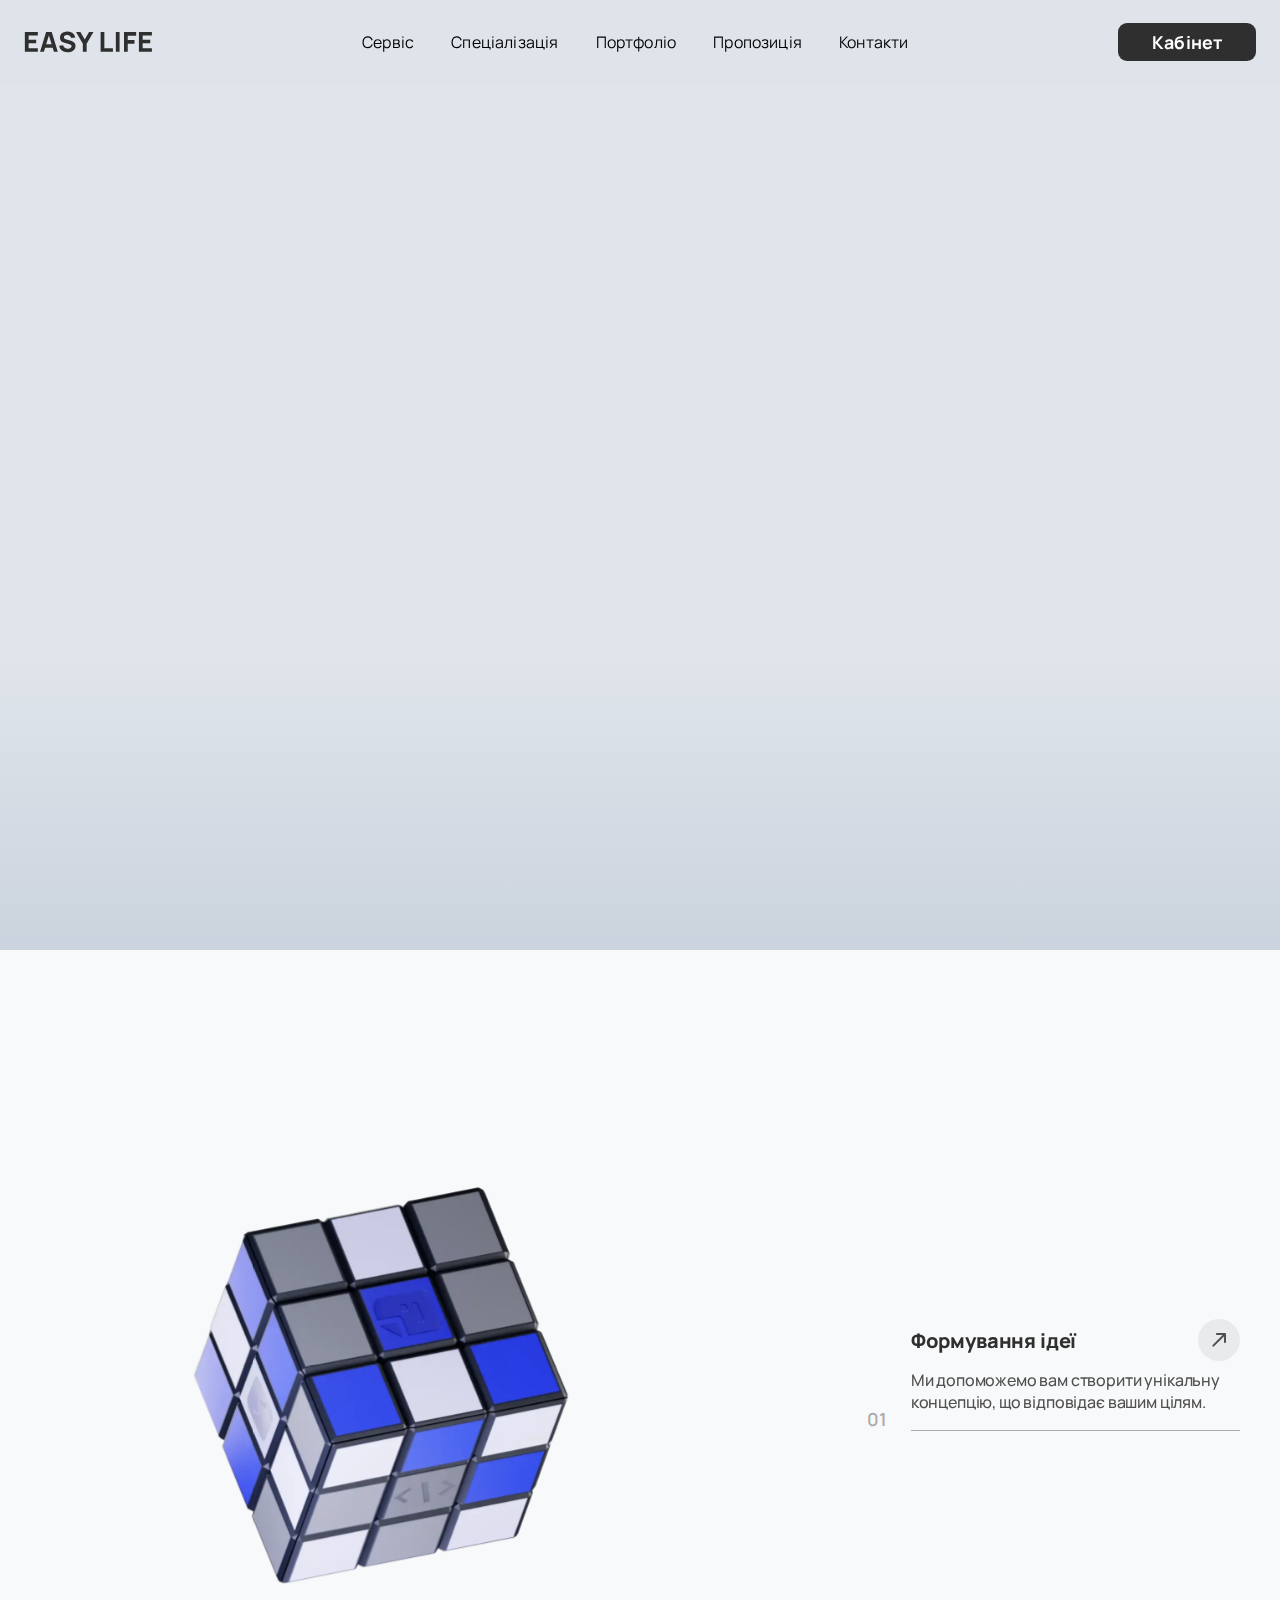
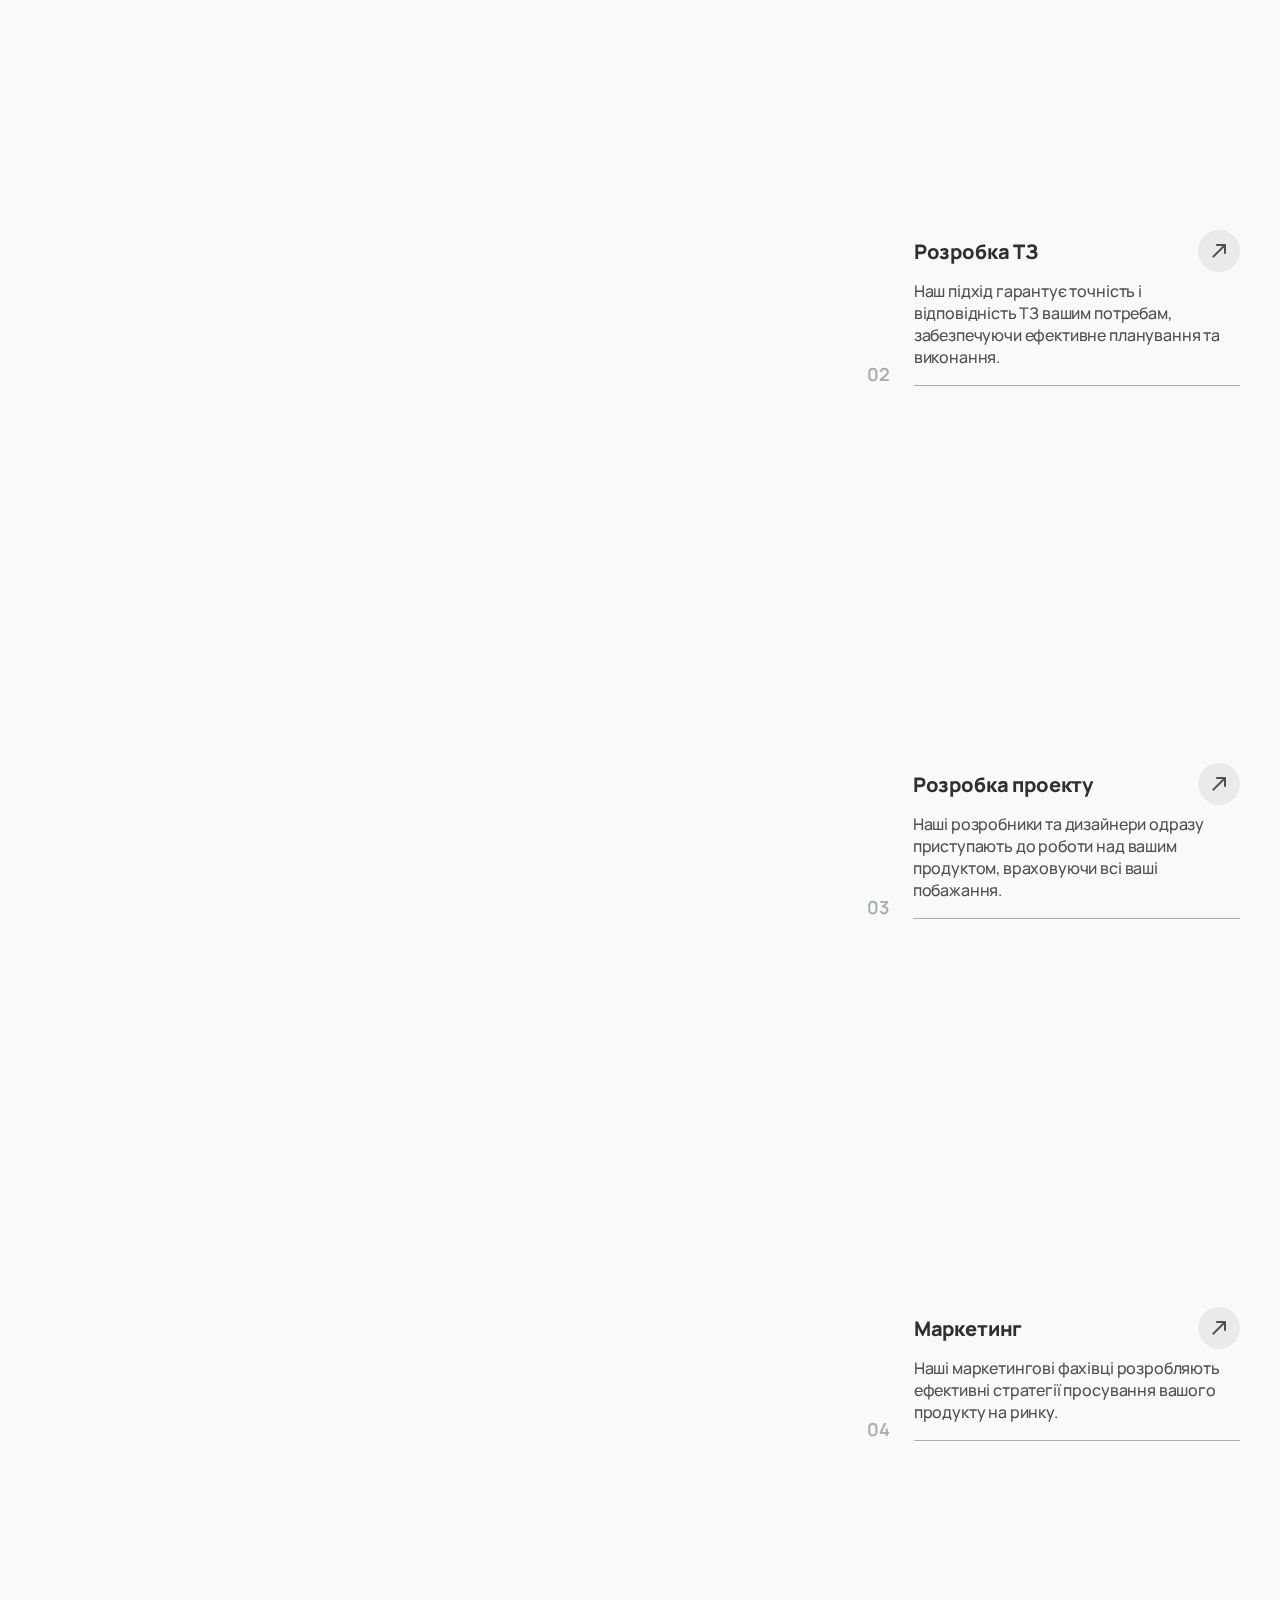
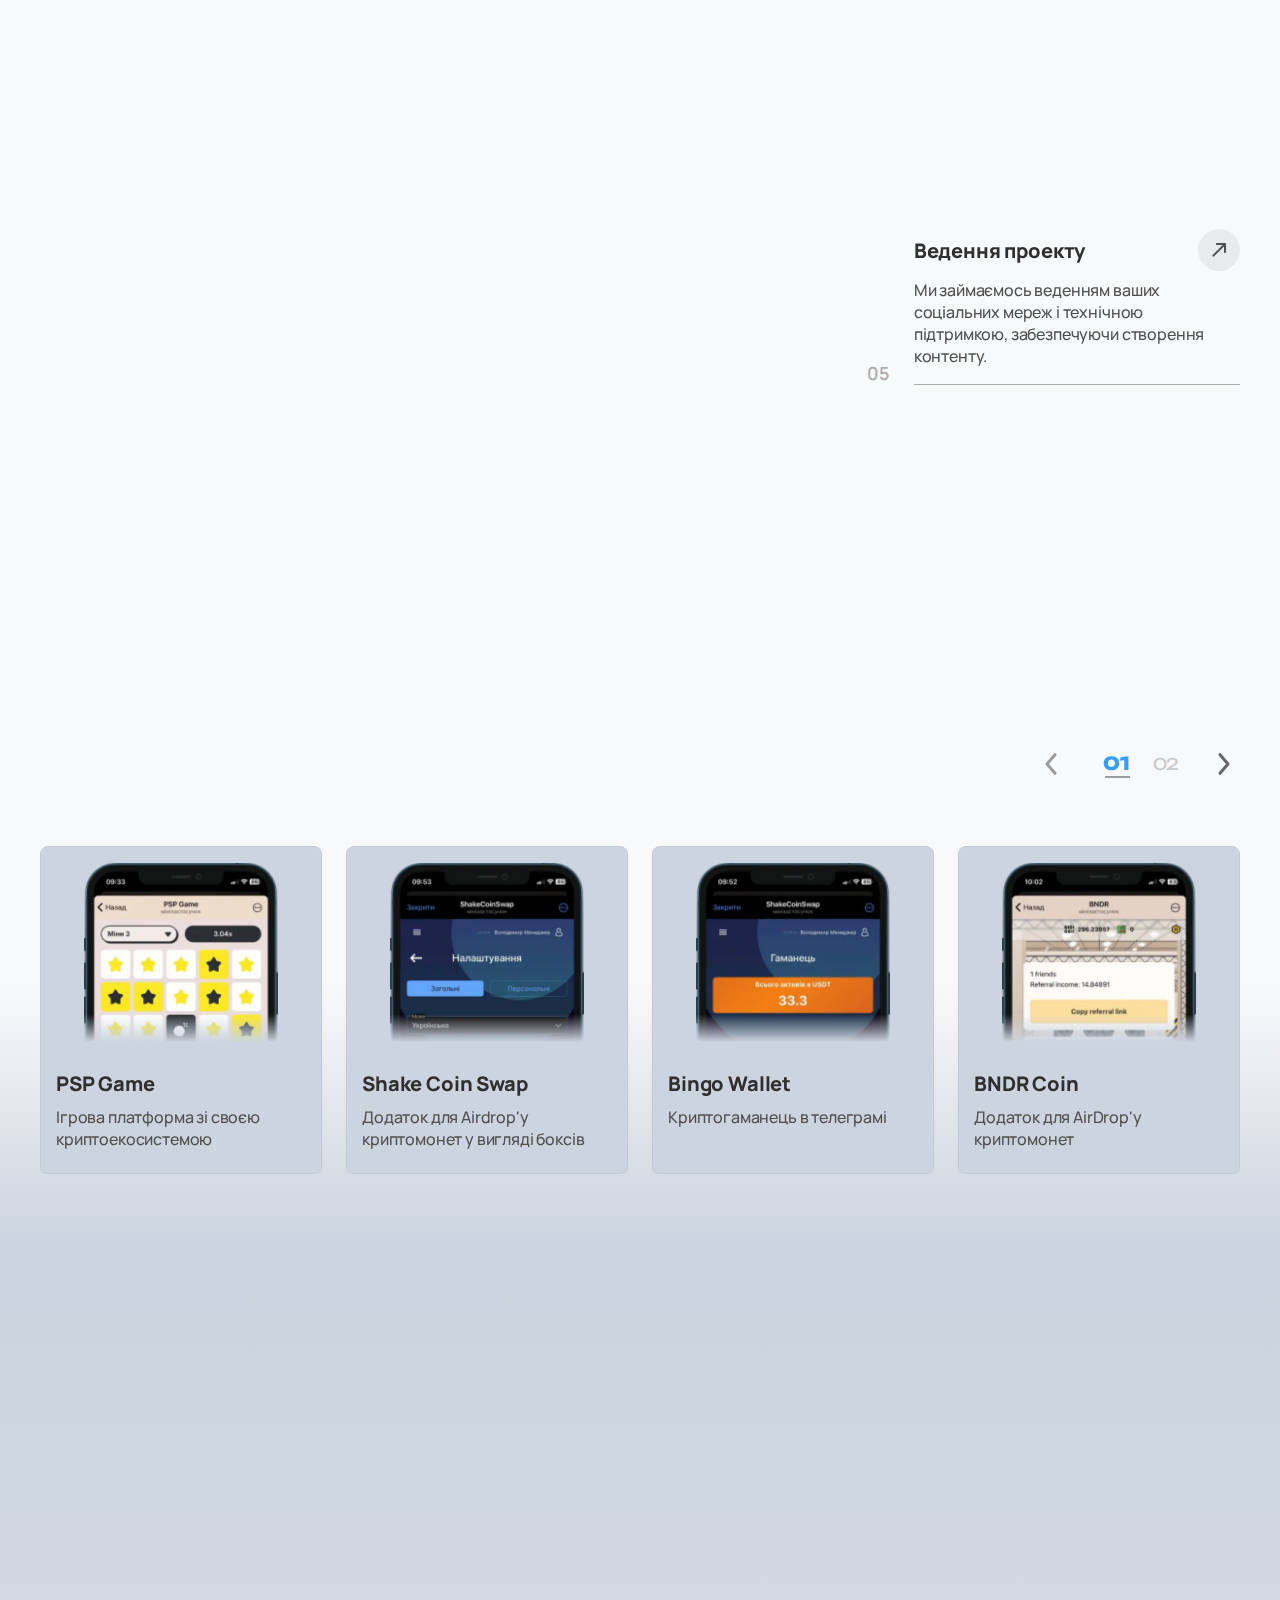
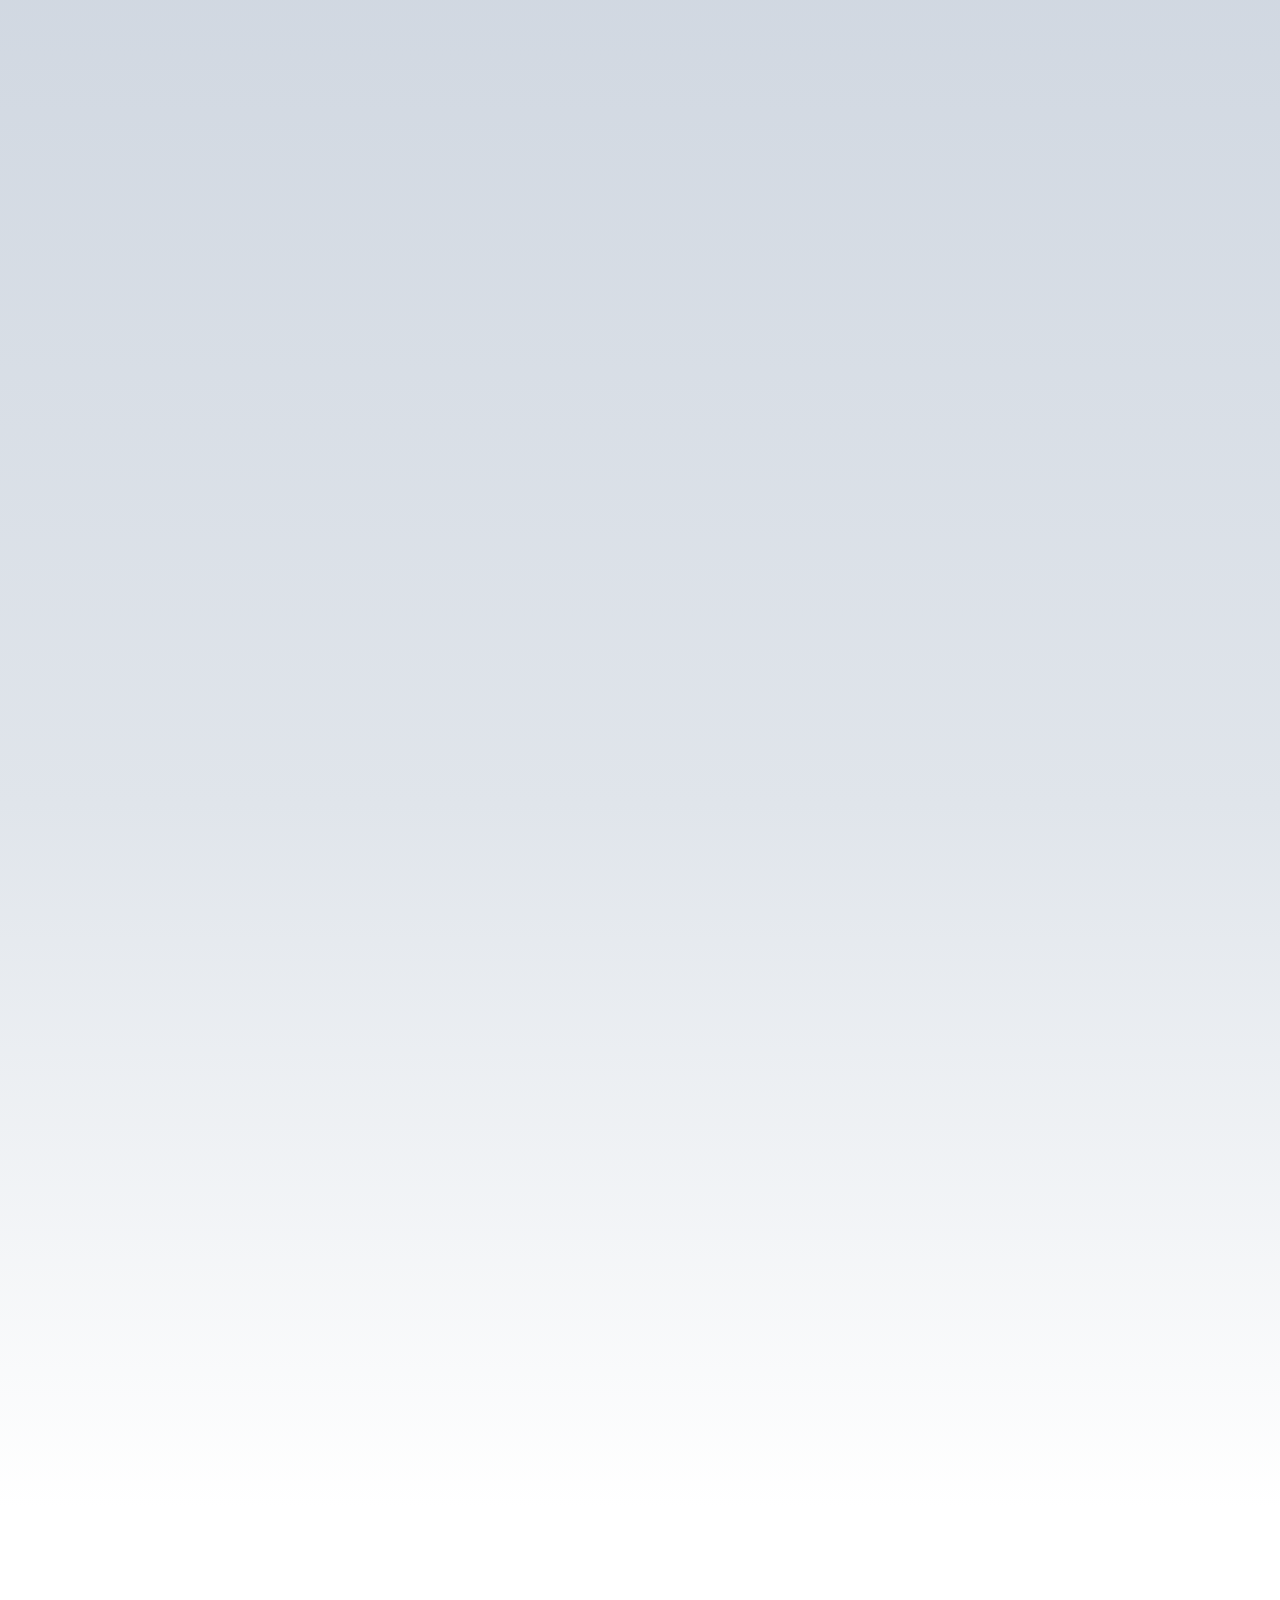
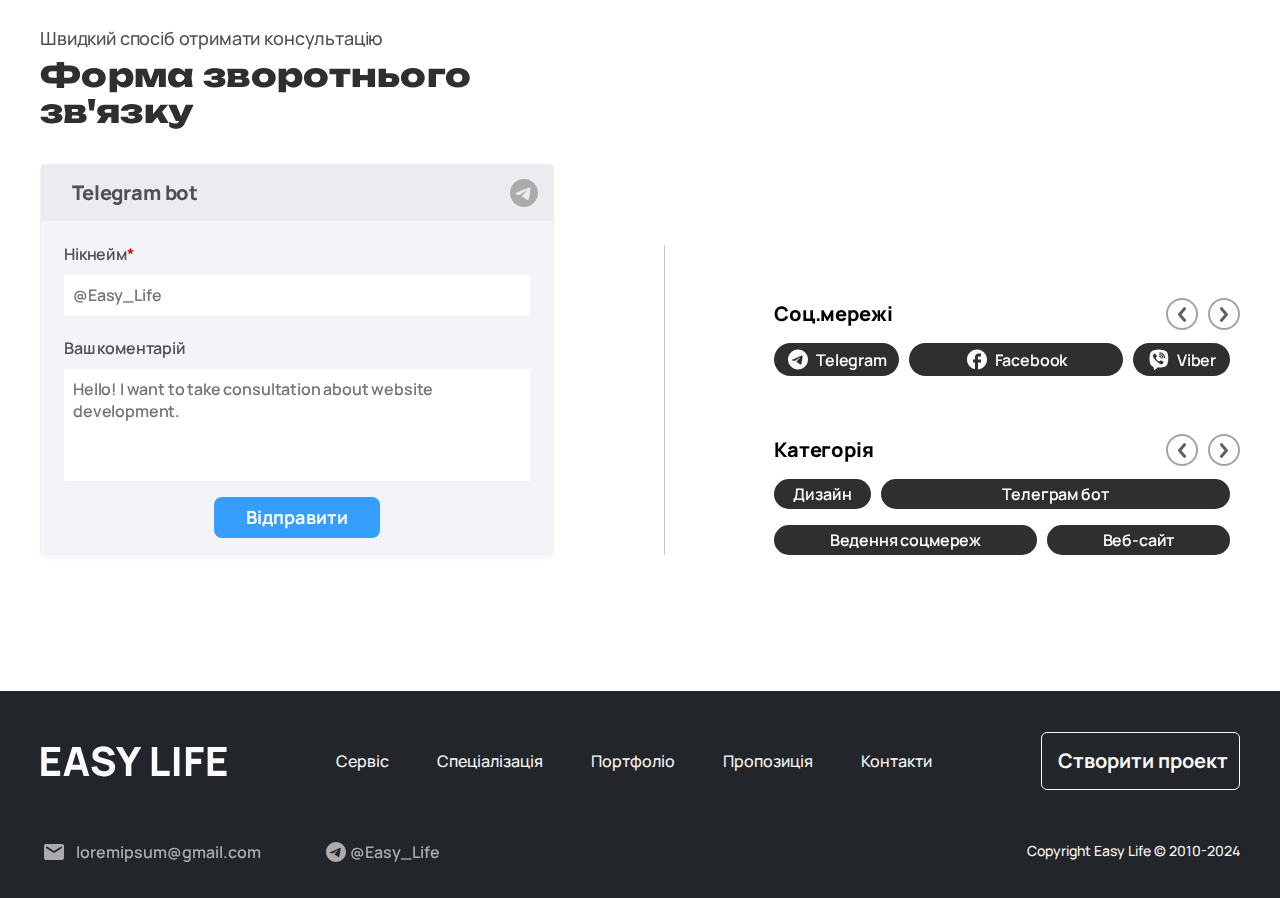
==== commit 7edbb118: "Add files via upload" ====
--- a/home.html
+++ b/home.html
@@ -10,7 +10,7 @@
 			opacity: 0;
 		}
 	</style>
-	<link rel="stylesheet" href="css/style.min.css?_v=20241126214301">
+	<link rel="stylesheet" href="css/style.min.css?_v=20241127194058">
 	<link rel="shortcut icon" href="favicon.ico">
 	<meta name="viewport" content="width=device-width, initial-scale=1.0">
 </head>
@@ -71,6 +71,23 @@
 								</a>
 							</div>
 						</div>
+						<div class="menu__other other-menu">
+							<div class="other-menu__title">Інше</div>
+							<div class="other-menu__body">
+								<a href="#" class="other-menu__item">
+									<div class="other-menu__text">UA</div>
+								</a>
+								<a href="#" class="other-menu__item">
+									<div class="other-menu__text">RU</div>
+								</a>
+								<a href="#" class="other-menu__item">
+									<div class="other-menu__text">PL</div>
+								</a>
+								<a href="#" class="other-menu__item">
+									<div class="other-menu__text">EN</div>
+								</a>
+							</div>
+						</div>
 					</nav>
 				</div>
 				<button type="button" class="header__button button button_black button--fw">Кабінет</button>
@@ -686,7 +703,7 @@
 			</div>
 		</footer>
 	</div>
-	<script src="js/app.min.js?_v=20241126214301"></script>
+	<script src="js/app.min.js?_v=20241127194058"></script>
 </body>
 
 </html>--- a/css/style.min.css
+++ b/css/style.min.css
@@ -1 +1 @@
-@import url(https://fonts.googleapis.com/css?family=Manrope:regular,500,600,700,800rat&display=swap);@import url(https://fonts.googleapis.com/css?family=Unbounded:regular,500,700,800);*{padding:0;margin:0;border:0}*,*::after,*::before{box-sizing:border-box}*::after,*::before{display:inline-block}body,html{height:100%;min-width:360px}body{font-weight:500;color:#505050;line-height:1.375;font-family:Manrope,serif;font-size:1rem;-ms-text-size-adjust:100%;-moz-text-size-adjust:100%;-webkit-text-size-adjust:100%;-webkit-font-smoothing:antialiased;-moz-osx-font-smoothing:grayscale;letter-spacing:-.01em}button,input,textarea{font-family:Manrope,serif;font-size:inherit;line-height:inherit;color:inherit;background-color:rgba(0,0,0,0)}input,textarea{width:100%}label{display:inline-block}button,option,select{cursor:pointer}a{display:inline-block;color:inherit;text-decoration:none}ul li{list-style:none}img{vertical-align:top}h1,h2,h3,h4,h5,h6{font-weight:inherit;font-size:inherit}.lock body{overflow:hidden;touch-action:none;-ms-scroll-chaining:none;overscroll-behavior:none}.loaded body{transition:opacity .3s;opacity:1}.wrapper{min-height:100%;display:flex;flex-direction:column;overflow:hidden}@supports (overflow:clip){.wrapper{overflow:clip}}.wrapper>main{flex:1 1 auto}.wrapper>*{min-width:0}[class*=__container]{max-width:78rem;margin:0 auto;padding:0 1.5rem}[class*="--gc"]{display:grid;min-width:0;grid-template-columns:1.5rem 1fr minmax(auto,75rem) 1fr 1.5rem}[class*="--gc"]>*{min-width:0;grid-column:3/4}.button{display:inline-flex;align-items:center;justify-content:center;text-align:center;font-family:var(--font-family);font-weight:700;font-size:1.125rem;letter-spacing:.01em;color:#fff;padding:0 0}.button--fw{width:100%}.button_blue{border:.0625rem solid transparent;background:#369eff;transition:color .3s ease 0s,background .3s ease 0s,border .3s ease 0s}.button_blue:hover{color:#369eff;background:rgba(0,0,0,0);border:.0625rem solid #369eff}.button_black{background:#2f2f2f}input[type=email],input[type=tel],input[type=text],textarea{-webkit-appearance:none;appearance:none}.input{border-radius:.125rem;width:100%;display:block;padding:.4375rem;caret-color:inherit;font-weight:600;font-size:1rem;background:#fff;letter-spacing:-.01em;border:.125rem solid transparent}.form-body-contact__input._error{border-color:#ed4756}.form-body-contact__input._error::-webkit-input-placeholder{color:#ed4756}.form-body-contact__input._error:-ms-input-placeholder{color:#ed4756}.form-body-contact__input._error::-ms-input-placeholder{color:#ed4756}.form-body-contact__input._error::placeholder{color:#ed4756}.input[placeholder]:not([data-placeholder-nohiden])::-webkit-input-placeholder{-webkit-transition:opacity .3s;transition:opacity .3s}.input[placeholder]:not([data-placeholder-nohiden]):-ms-input-placeholder{-ms-transition:opacity .3s;transition:opacity .3s}.input[placeholder]:not([data-placeholder-nohiden])::-ms-input-placeholder{-ms-transition:opacity .3s;transition:opacity .3s}.input[placeholder]:not([data-placeholder-nohiden])::placeholder{transition:opacity .3s}.input[placeholder]:not([data-placeholder-nohiden]):focus::-webkit-input-placeholder{opacity:0}.input[placeholder]:not([data-placeholder-nohiden]):focus:-ms-input-placeholder{opacity:0}.input[placeholder]:not([data-placeholder-nohiden]):focus::-ms-input-placeholder{opacity:0}.input[placeholder]:not([data-placeholder-nohiden]):focus::placeholder{opacity:0}textarea.input{resize:none;min-height:7rem}.icon-menu{display:none}.ibg{width:100%;height:100%;-o-object-fit:cover;object-fit:cover}.ibg--top{-o-object-position:top;object-position:top}.ibg--bottom{-o-object-position:bottom;object-position:bottom}.ibg--left{-o-object-position:left;object-position:left}.ibg--right{-o-object-position:right;object-position:right}.ibg--contain{-o-object-fit:contain;object-fit:contain}.title--h1{max-width:33.9375rem;font-family:Unbounded,sans-serif;font-weight:800;line-height:.94;letter-spacing:.01em;color:#2f2f2f}.title--h2{font-family:Unbounded,sans-serif;font-weight:800;line-height:1.12;letter-spacing:.01em;color:#2f2f2f}.title--h3{font-family:Unbounded,sans-serif;font-weight:800;font-size:1.625rem;letter-spacing:.01em;color:#2f2f2f}.title--h4{font-weight:800;font-size:1.25rem;color:#2f2f2f}.text--main{max-width:32rem;line-height:1.28}.header{-webkit-transform:translateY(-100%);transform:translateY(-100%)}.loaded .header{-webkit-transform:none;transform:none;transition:-webkit-transform .5s ease-in-out 0s;transition:transform .5s ease-in-out 0s;transition:transform .5s ease-in-out 0s,-webkit-transform .5s ease-in-out 0s}.loaded .header.header--hidden{-webkit-transform:translateY(-100%);transform:translateY(-100%);transition:-webkit-transform .5s ease-in-out 0s;transition:transform .5s ease-in-out 0s;transition:transform .5s ease-in-out 0s,-webkit-transform .5s ease-in-out 0s}.watcher--body{opacity:0}.loaded ._watcher-view .watcher--body,.loaded .watcher--body._watcher-view{-webkit-animation:watcher--animation .5s ease-in-out 0s 1 forwards;animation:watcher--animation .5s ease-in-out 0s 1 forwards}.watcher--body_main{opacity:0}.loaded ._watcher-view .watcher--body_main{-webkit-animation:watcher--animation .5s ease-in-out .3s 1 forwards;animation:watcher--animation .5s ease-in-out .3s 1 forwards}.watcher--image{opacity:0}.loaded ._watcher-view .watcher--image{-webkit-animation:watcher--animation .5s ease-in-out .3s 1 forwards;animation:watcher--animation .5s ease-in-out .3s 1 forwards}.watcher--image_main{opacity:0}.loaded ._watcher-view .watcher--image_main{-webkit-animation:watcher--animation .5s ease-in-out .6s 1 forwards;animation:watcher--animation .5s ease-in-out .6s 1 forwards}@-webkit-keyframes watcher--animation{from{opacity:0;-webkit-filter:blur(16px);filter:blur(16px)}to{opacity:1;-webkit-filter:blur(0);filter:blur(0)}}@keyframes watcher--animation{from{opacity:0;-webkit-filter:blur(16px);filter:blur(16px)}to{opacity:1;-webkit-filter:blur(0);filter:blur(0)}}.result{background:linear-gradient(0deg,#f6f6f6 0,#cbd3de 100%)}.result__content{display:flex;align-items:center;justify-content:space-between}.result__image{flex:1 1 17.8125rem;position:relative;padding-top:48.1666666667%}.result__picture{position:absolute;width:100%;height:100%;top:0;left:0;-o-object-fit:contain;object-fit:contain;-webkit-filter:drop-shadow(0 44px 44px rgba(0, 0, 0, .25));filter:drop-shadow(0 44px 44px rgba(0, 0, 0, .25))}.body-result{flex:1 1 47.4375rem}.body-result__top{position:relative;padding-bottom:2.0625rem}.body-result__top:not(:last-child){margin-bottom:3.9375rem}.body-result__top::before{content:"";position:absolute;width:96.6%;height:.625rem;bottom:0;left:0;background:#353535}.body-result__top::after{content:"";position:absolute;width:.625rem;height:.625rem;bottom:0;right:0;background:#ff6060}.body-result__title:not(:last-child){margin-bottom:.75rem}.body-result__text{max-width:35.25rem}.item-body-result{display:flex;justify-content:space-between;min-height:4.5rem}.item-body-result:not(:last-child){margin-bottom:2rem}.item-body-result__title:not(:last-child){margin-bottom:.25rem}.item-body-result__number{font-family:Unbounded,sans-serif;font-weight:800;line-height:.94;letter-spacing:.01em;text-align:right;color:#353535;font-size:3rem}.item-body-result__span{font-size:1.125rem;line-height:1.28;text-align:right;color:#787878}.actions-contact__slider{width:100%;position:relative;overflow:hidden}.actions-contact__wrapper{display:flex;cursor:-webkit-grab;cursor:grab;transition:-webkit-transform .3s ease;transition:transform .3s ease;transition:transform .3s ease,-webkit-transform .3s ease}.actions-contact__wrapper:active{cursor:-webkit-grabbing;cursor:grabbing}.actions-contact__slide{min-width:100%}.actions-contact__navigation{display:flex;justify-content:flex-end;gap:10px}.slider__arrow{position:relative;border:.125rem solid #a3a3a3;cursor:pointer;width:2rem;height:2rem;border-radius:100%;display:flex;justify-content:center;align-items:center;transition:border .3s}.slider__arrow:hover{border:.125rem solid #616161}.slider__arrow--next::before,.slider__arrow--prev::before{content:"";width:.5rem;height:.9375rem}.slider__arrow--prev::before{background:url(../img/icons/arrow-slider-prev.svg) no-repeat center center/contain}.slider__arrow--next::before{content:"";background:url(../img/icons/arrow-slider-next.svg) no-repeat center center/contain}.main-pagination.swiper-pagination{width:2.75rem!important;display:flex;align-items:center;justify-content:center;gap:.5rem}.main-pagination .swiper-pagination-bullet,.portfolio__pagination .swiper-pagination-bullet{display:none}.main-pagination .swiper-pagination-bullet.swiper-pagination-bullet-active-next,.main-pagination .swiper-pagination-bullet.swiper-pagination-bullet-active-prev{cursor:pointer;flex:0 0 .5rem;display:block;width:.5rem;height:.5rem;border-radius:100%;background:#505050;transition:background .3s}.main-pagination .swiper-pagination-bullet.swiper-pagination-bullet-active-next:hover,.main-pagination .swiper-pagination-bullet.swiper-pagination-bullet-active-prev:hover{background:#369eff}.main-pagination .swiper-pagination-bullet.swiper-pagination-bullet-active-main{cursor:pointer;display:block;flex:0 0 .75rem;width:.75rem;height:.75rem;border-radius:100%;background:#369eff;transition:background .3s}.portfolio__pagination.swiper-pagination{width:7.5625rem!important;display:flex;align-items:center;justify-content:center;gap:1.25rem}.portfolio__pagination .swiper-pagination-bullet::before{content:"";position:absolute;width:1.5625rem;height:.125rem;bottom:-.125rem;left:.25rem;background:#9c9c9c;opacity:0;transition:opacity .3s}.portfolio__pagination .swiper-pagination-bullet.swiper-pagination-bullet.swiper-pagination-bullet-active-next,.portfolio__pagination .swiper-pagination-bullet.swiper-pagination-bullet.swiper-pagination-bullet-active-prev{flex:0 0 1.375rem;width:1.125rem;left:0!important;cursor:pointer;display:block;font-family:Unbounded,sans-serif;font-weight:400;color:#c9c9c9;transition:color .3s}.portfolio__pagination .swiper-pagination-bullet.swiper-pagination-bullet-active-main{cursor:pointer;font-family:Unbounded,sans-serif;flex:0 0 2rem;width:1.25rem;left:0!important;display:block;position:relative;font-weight:800;font-size:1.125rem;color:#369eff;text-align:center}.portfolio__pagination .swiper-pagination-bullet.swiper-pagination-bullet-active-main::before{opacity:1}.header{z-index:10;position:fixed;width:100%;top:0;left:0}.header::before{content:"";position:absolute;width:100%;height:100%;top:0;left:0;backdrop-filter:blur(4px);background:rgba(222,227,234,.38)}.header__container{z-index:1;position:relative;max-width:84.125rem;min-height:5.25rem;display:flex;justify-content:space-between;align-items:center;padding-top:1.375rem;padding-bottom:1.375rem}.header__logo{z-index:2;position:relative;display:flex;color:#2f2f2f;-o-object-fit:contain;object-fit:contain;transition:color .3s}.header__logo:hover{color:#369eff}.header__button{border-radius:.5625rem;padding:.375rem 1.125rem;border:.0625rem solid transparent;transition:color .3s ease 0s,background .3s ease 0s,border .3s ease 0s}.header__button:hover{color:#2f2f2f;background:rgba(0,0,0,0);border:.0625rem solid #2f2f2f}.menu__list{display:flex;flex-wrap:wrap}.menu__title{font-family:Unbounded,sans-serif;font-weight:800;font-size:1.5rem;line-height:1.5;letter-spacing:.01em;color:#369eff}.menu__link{font-weight:400;letter-spacing:.01em;color:#000;transition:color .3s}.menu__link:hover{color:#369eff}.socials-menu__title{font-family:Unbounded,sans-serif;font-weight:800;font-size:1.5rem;line-height:1.5;letter-spacing:.01em;color:#2f2f2f}.socials-menu__title:not(:last-child){margin-bottom:1rem}.socials-menu__body{display:flex;align-items:center;flex-wrap:wrap;-webkit-column-gap:.75rem;-moz-column-gap:.75rem;column-gap:.75rem;row-gap:1rem}.socials-menu__item{flex:1 1 7.625rem;min-height:2rem;display:flex;align-items:center;justify-content:center;gap:.375rem;border-radius:1.5rem;padding:.25rem .6875rem;border:.0625rem solid #2f2f2f;transition:border .3s ease 0s,background-color .3s ease 0s}.socials-menu__item:hover{background-color:#2f2f2f;border:.0625rem solid transparent}.socials-menu__item:hover .socials-menu__image path,.socials-menu__item:hover .socials-menu__text{color:#fbfbfb}.socials-menu__item_big{flex:0 1 11.6875rem}.socials-menu__image{display:inline-flex}.socials-menu__image path{color:#2f2f2f;transition:color .3s}.socials-menu__text{font-weight:600;font-size:1rem;text-align:center;color:#2f2f2f;transition:color .3s}.footer{background:#222529}.top-footer{display:flex;align-items:center;justify-content:space-between}.top-footer__logo{display:flex;width:11.6875rem;color:#fbfbfb;transition:color .3s;-o-object-fit:contain;object-fit:contain}.top-footer__logo:hover{color:#369eff}.top-footer__list{display:flex;align-items:center;justify-content:end;flex-wrap:wrap;-webkit-column-gap:3rem;-moz-column-gap:3rem;column-gap:3rem;row-gap:1rem}.top-footer__link{font-size:1rem;line-height:1.5;color:#fbfbfb;transition:color .3s;letter-spacing:0}.top-footer__link:hover{color:#369eff}.top-footer__button{justify-content:flex-end;max-width:12.4375rem;min-height:3.625rem;font-weight:700;font-size:1.25rem;line-height:1.1;text-align:center;color:#fbfbfb;border:.0625rem solid #fbfbfb;border-radius:.375rem;letter-spacing:0;padding:1.0625rem .6875rem;transition:color .3s ease 0s,border .3s ease 0s}.top-footer__button:hover{color:#369eff;border:.0625rem solid #369eff}.top-footer__action{display:flex;justify-content:end}.bottom-footer{display:flex;justify-content:space-between}.bottom-footer__actions{display:flex;align-items:center;gap:2.8125rem}.bottom-footer__link{display:flex;align-items:center}.bottom-footer__link:nth-child(1){gap:.75rem;padding:0 .25rem}.bottom-footer__link:nth-child(2){gap:.25rem;padding:0 1rem}.bottom-footer__link:hover .bottom-footer__text{color:#fbfbfb}.bottom-footer__link:hover .bottom-footer__image path{color:#fbfbfb}.bottom-footer__image{display:inline-flex}.bottom-footer__image path{color:#ababab;transition:color .3s}.bottom-footer__text{position:relative;font-weight:600;font-size:1rem;color:#ababab;letter-spacing:0;transition:color .3s}.bottom-footer__copy{text-align:center;font-size:.875rem;color:#fbfbfb;letter-spacing:0}.body-top-footer{display:flex;align-items:center;flex-wrap:wrap;-webkit-column-gap:.75rem;-moz-column-gap:.75rem;column-gap:.75rem;row-gap:1rem}.body-top-footer__title{font-family:Unbounded,sans-serif;font-weight:800;font-size:1.5rem;line-height:1.5;letter-spacing:.01em;color:#2f2f2f}.body-top-footer__title:not(:last-child){margin-bottom:1rem}.body-top-footer__body{display:flex;align-items:center;flex-wrap:wrap;-webkit-column-gap:.75rem;-moz-column-gap:.75rem;column-gap:.75rem;row-gap:.625rem}.body-top-footer__item{flex:0 1 7.625rem;min-height:2rem;display:flex;align-items:center;justify-content:center;gap:.375rem;border-radius:1.5rem;padding:.25rem .6875rem;border:.0625rem solid #fbfbfb;transition:border .3s ease 0s,background-color .3s ease 0s}.body-top-footer__item:hover{background-color:#fbfbfb;border:.0625rem solid transparent}.body-top-footer__item:hover .body-top-footer__image path,.body-top-footer__item:hover .body-top-footer__text{color:#222529}.body-top-footer__item_big{flex:1 1 11.25rem}.body-top-footer__image{display:inline-flex}.body-top-footer__image path{color:#fbfbfb;transition:color .3s}.body-top-footer__text{font-weight:600;font-size:1rem;text-align:center;color:#fbfbfb;transition:color .3s}.main{background:linear-gradient(180deg,#e0e5eb 68.96%,#cbd3de 100%)}.main__content{display:flex;align-items:center;gap:4.375rem}.main__image{flex:0 1 30.875rem;position:relative}.main__picture{position:absolute;width:100%;height:100%;top:0;left:0;-o-object-fit:contain;object-fit:contain}.body-main__text{max-width:29.125rem}.body-main__button{border-radius:.5rem;padding:.6875rem 2.1875rem}.contact__container{position:relative;display:flex;justify-content:space-between;align-items:end;gap:.75rem}.contact__line{width:.0625rem;height:19.375rem;background:#c9c9c9}.body-contact{max-width:32.125rem}.body-contact__top{display:flex;flex-direction:column;gap:.5rem}.body-contact__title{max-width:31.25rem}.body-contact__title span{display:none}.item-body-contact{border-radius:.25rem;border:.0625rem solid #f0f0f0;box-shadow:0 4px 4px 0 rgba(0,0,0,.03)}.item-body-contact__top{display:flex;justify-content:space-between;background:#eaecef;padding:.875rem .9375rem .875rem 1.9375rem}.item-body-contact__text{font-weight:800;font-size:1.25rem}.item-body-contact__image{display:flex}.form-body-contact{display:flex;flex-direction:column;background:#f2f4f7;padding:1rem 1.4375rem}.form-body-contact._hidden-form{display:none}.form-body-contact__label{font-weight:600;font-size:1rem;padding-top:.5rem;line-height:1.125}.form-body-contact__label:not(:last-child){margin-bottom:.75rem}.form-body-contact__label span{color:#d80000}.form-body-contact__input:not(:last-child){margin-bottom:1rem}.form-body-contact__button{align-self:center;max-width:10.5rem;border-radius:.5rem;padding:.4375rem 1.9375rem}.sent-body-contact{display:none}.sent-body-contact._active-form{display:flex;flex-direction:column;align-items:center;padding:1rem 1.5rem;background:#f2f4f7}.sent-body-contact__text{font-family:Unbounded,sans-serif;font-weight:800;font-size:1.5rem;line-height:1.5;letter-spacing:.01em;text-align:center;color:#369eff;padding-top:2.9375rem;padding-bottom:4.9375rem}.sent-body-contact__button{padding:.4375rem 1.9375rem;border-radius:.5rem}.slide-actions-contact__body{display:flex}.slide-actions-contact__body:not(:last-child){margin-bottom:1rem}.slide-actions-contact__item{flex:0 1 6.0625rem;display:flex;justify-content:center;align-items:center;gap:.375rem;background:#2f2f2f;border-radius:1.5rem;padding:.25rem .75rem;transition:background .3s;margin-right:.625rem}.slide-actions-contact__item:hover{background:#369eff}.slide-actions-contact__item_big{flex:1 1 auto}.actions-contact{max-width:29.125rem}.actions-contact__top{display:flex;align-items:center;justify-content:space-between}.actions-contact__top:not(:last-child){margin-bottom:.8125rem}.actions-contact__title{font-weight:800;font-size:1.25rem;color:#000}.actions-contact__image{display:flex}.actions-contact__text{font-weight:600;font-size:1rem;letter-spacing:-.01em;text-align:center;color:#fff}.services{background:#f8f9fa}.services__tilte{text-align:right}.services__tilte:not(:last-child){margin-bottom:5rem}.services__content{display:flex;justify-content:space-between}.services__image{display:flex;justify-content:center}.body-services__item{display:flex;align-items:center}.body-services__wrapper{width:100%;display:flex;align-items:end;gap:1.5rem}.body-services__value{font-weight:600;font-size:1.125rem;color:#ababab}.body-services__block{width:100%;position:relative;padding-bottom:1.125rem}.body-services__block::before{content:"";position:absolute;width:100%;height:.0625rem;bottom:0;left:0;background:#ababab}.body-services__top{display:flex;align-items:center;justify-content:space-between}.body-services__top:not(:last-child){margin-bottom:.5rem}.body-services__top:hover .body-services__link{background:#369eff}.body-services__top:hover .body-services__link path{color:#fff}.body-services__link{width:2.625rem;height:2.625rem;display:flex;justify-content:center;align-items:center;background:#e9eaeb;border-radius:100%;transition:background .3s}.body-services__link path{transition:color .3s}.portfolio{background:linear-gradient(180deg,#f8f9fa 52%,#ccd4df 92.94%)}.portfolio.what-we-create-portfolio{background:linear-gradient(180deg,#e0e5eb 0,#fff 100%)}.portfolio__actions{display:flex;align-items:center;gap:.625rem}.body-portfolio{width:100%;height:100%;border:.0625rem solid #c3cad3;border-radius:.5rem;box-shadow:0 4px 4px 0 rgba(0,0,0,.03);background:#ccd4df}.body-portfolio:hover .body-portfolio__picture{-webkit-transform:translateY(1.25rem);transform:translateY(1.25rem)}.body-portfolio__top{overflow:hidden}.body-portfolio__top:not(:last-child){margin-bottom:.25rem}.body-portfolio__image{position:relative;margin-top:1rem;padding-top:64.1791044776%}.body-portfolio__image::before{z-index:1;content:"";position:absolute;width:100%;height:100%;top:0;left:0;background:linear-gradient(180deg,rgba(223,216,210,0) 84.56%,#ccd4df 100%)}.body-portfolio__picture{position:absolute;width:100%;height:100%;top:0;left:0;-o-object-fit:contain;object-fit:contain;transition:-webkit-transform .3s;transition:transform .3s;transition:transform .3s,-webkit-transform .3s}.body-portfolio__bottom{padding:1.5rem 1.4375rem 1.4375rem .9375rem}.body-portfolio__title:not(:last-child){margin-bottom:.5rem}.portfolio__button-next,.portfolio__button-prev{width:2rem;height:2rem}.portfolio__button-next path,.portfolio__button-prev path{stroke:#666;transition:stroke .3s}.portfolio__button-next:hover path,.portfolio__button-prev:hover path{stroke:#369eff}.portfolio__button-next.swiper-button-disabled path,.portfolio__button-prev.swiper-button-disabled path{stroke:#9c9c9c}.create{background:linear-gradient(0deg,#e0e5eb 0,#cbd3de 100%)}.create__container{max-width:68.75rem}.create__title{text-align:center}.create__body{display:grid;grid-template-columns:repeat(auto-fit,minmax(19.25rem,1fr));gap:4rem}.body-create__item:hover .body-create__top{border-bottom:.0625rem solid #369eff}.body-create__item:hover .body-create__icon{background:#369eff}.body-create__item:hover .body-create__icon path{color:#fff}.body-create__item:hover .body-create__text{background:#369eff;color:#369eff}.body-create__item:hover .body-create__text::before{opacity:1}.body-create__image{position:relative;padding-top:57.1428571429%}.body-create__picture{position:absolute;width:100%;height:100%;top:0;left:0;-o-object-fit:cover;object-fit:cover;border-radius:.75rem}.body-create__top{display:flex;align-items:center;justify-content:space-between;border-bottom:.0625rem solid #e9eaeb;transition:border-color .3s}.body-create__title{display:flex;align-items:center;border-radius:.75rem 0 0 0;flex:1 1 15.3125rem;background:#f8f9fa;min-height:3.5625rem;padding-left:1.9375rem;padding-right:.9375rem}.body-create__icon{border-radius:0 .75rem 0 0;min-height:3.5625rem;flex:0 0 4rem;background:#f8f9fa;display:flex;align-items:center;justify-content:center;transition:background .3s}.body-create__icon path{color:#369eff;transition:color .3s}.body-create__text{display:flex;position:relative;min-height:9.125rem;border-radius:0 0 .75rem .75rem;padding:1rem 1.9375rem;background:#f8f9fa;transition:background .3s ease 0s,color .3s ease 0s}.body-create__text::before{align-self:center;content:"Більше >/";position:absolute;color:#fff;font-family:Unbounded,sans-serif;font-weight:800;font-size:1.625rem;letter-spacing:.01em;transition:opacity .3s;opacity:0}.create-project{background:linear-gradient(180deg,#e0e5eb 0,#fff 100%)}.create-project-portfolio{background:linear-gradient(180deg,#e0e5eb 90.85%,#cbd3de 100%)}.create-project-portfolio .create-project__image{margin-right:0}.create-project__container{display:flex;justify-content:space-between;align-items:center;gap:4.375rem}.create-project__body{display:flex;flex-direction:column}.create-project__button{border-radius:.75rem;padding:.6875rem 2.1875rem}.game{background:linear-gradient(180deg,#e0e5eb 0,#cbd3de 100%)}.game__container{display:flex;justify-content:space-between;align-items:center;gap:4.1875rem}.game__text{max-width:32rem}.game__image{position:relative}.game__picture{position:absolute;width:100%;height:100%;top:0;left:0;-o-object-fit:contain;object-fit:contain;border-radius:3.75rem;-webkit-filter:drop-shadow(0 44px 44px rgba(0, 0, 0, .25));filter:drop-shadow(0 44px 44px rgba(0, 0, 0, .25))}.exercise{background:#f6faff}.exercise__container{max-width:62.5625rem}.exercise__title{color:#353535;text-align:right}.exercise__text{max-width:35.25rem;text-align:right;color:#787878}.solution{background:#dfe4eb}.solution__container{max-width:62.5625rem}.solution__text{max-width:35.25rem;color:#828282}.functionality{background:#f6f6f6}.functionality__container{max-width:62.5rem;display:flex;align-items:center;justify-content:space-between}.functionality__title{font-family:Unbounded,sans-serif;font-weight:800;line-height:1.12;letter-spacing:.01em;color:#353535}.functionality__text{color:#787878}.about{padding-top:5rem;padding-bottom:3.75rem;background:linear-gradient(0deg,#f5f6f9 0,#f6f6f6 100%)}.about.what-we-create-about{background:linear-gradient(0deg,#e0e5eb 0,#cbd3de 100%)}.about__item{min-height:18.625rem;display:flex;flex-direction:column;align-items:center}.about__image{position:relative;display:flex;align-items:center;justify-content:center;width:8.625rem;height:8.625rem;border-radius:7.75rem;background:#a8b4c1}.about__image:not(:last-child){margin-bottom:1rem}.about__picture{position:absolute;width:4rem;height:4rem}.about__title{text-align:center}.about__title:not(:last-child){margin-bottom:.5rem}.about__text{text-align:center;color:#ababab}.about__actions{display:none}.about__button-next,.about__button-prev{width:2rem;height:2rem}.about__button-next path,.about__button-prev path{stroke:#666;transition:stroke .3s}.about__button-next:hover path,.about__button-prev:hover path{stroke:#369eff}.about__button-next.swiper-button-disabled path,.about__button-prev.swiper-button-disabled path{stroke:#9c9c9c}.swiper{overflow:hidden}.swiper-initialized{touch-action:pan-y}.swiper-wrapper{width:100%;height:100%;box-sizing:content-box;display:flex;position:relative}.swiper-vertical .swiper-wrapper{flex-direction:column}.swiper-autoheight .swiper-wrapper{align-items:flex-start}.swiper-initialized .swiper-slide{flex-shrink:0}.swiper-android .swiper-slide,.swiper-android .swiper-wrapper{-webkit-transform:translate3d(0,0,0);transform:translate3d(0,0,0)}.swiper-button-lock{display:none!important}@media (min-width:47.99875em){.item-body-result__number:not(:last-child){margin-bottom:.1875rem}.menu__list{justify-content:center}.menu__item:nth-child(1){display:none}.socials-menu{display:none}.body-top-footer{display:none}.actions-contact__slide_mob{display:none}.services__content{gap:4rem}.services__image{flex:0 1 41.5rem;position:sticky;top:25%;align-self:flex-start;min-height:27.8125rem;align-items:center}.body-services{flex:0 0 22.5rem}.body-services__item{min-height:27.8125rem}.portfolio__top{display:flex;justify-content:space-between}.create-project-portfolio .create-project__container{flex-direction:row-reverse}.create-project-portfolio .create-project__body{align-items:flex-start;flex:0 1 29.125rem}.create-project-portfolio .create-project__text,.create-project-portfolio .create-project__title{text-align:start}.create-project__body{align-items:flex-end;flex:0 1 32.1875rem}.create-project__title{text-align:right}.create-project__text{text-align:right}.game__image{padding-top:48.1666666667%;flex:0 1 17.5rem}.what-we-create .game__image{padding-top:44.9166666667%;flex:0 1 16.6875rem}.exercise__container{display:flex;align-items:center;justify-content:space-between;gap:4rem}.solution__container{display:flex;align-items:center;justify-content:space-between;gap:4rem}.what-we-create-functionality .functionality__text{flex:0 1 35.1875rem}}@media (min-width:61.9375em){.main{padding-top:12.6875rem}.main{padding-bottom:18.0625rem}}@media (min-width:61.99875em){.main__content{justify-content:space-between;align-items:end}.main__image{padding-top:38.1666666667%}.body-contact{flex:0 1 32.125rem}.body-services{flex:0 0 23.3125rem}.about__wrapper{display:flex;-webkit-column-gap:5.25rem;-moz-column-gap:5.25rem;column-gap:5.25rem;row-gap:2.25rem;flex-wrap:wrap;justify-content:center}.about__slide{display:flex;flex-wrap:wrap;flex:0 1 20.5rem}}@media (min-width:84.125em){.header__container{gap:3.75rem}.header__logo{width:8.3125rem}.header__button{max-width:8.75rem}.header__button{font-size:1.125rem}.menu__list{-webkit-column-gap:2.5rem;-moz-column-gap:2.5rem;column-gap:2.5rem}.menu__list{row-gap:1rem}.menu__link{font-size:1rem}}@media (min-width:75em){.title--h1{font-size:3rem}.title--h1:not(:last-child){margin-bottom:.5rem}.title--h2{font-size:2rem}.title--h3{font-size:1.625rem}.text--main{font-size:1.125rem}.text--small{font-size:1rem}.result{padding-top:8.1875rem}.result{padding-bottom:8.125rem}.result__image{margin-left:2.75rem}.footer{padding-top:2.5625rem}.footer{padding-bottom:2.1875rem}.top-footer{-webkit-column-gap:3rem;-moz-column-gap:3rem;column-gap:3rem}.top-footer:not(:last-child){margin-bottom:3.1875rem}.top-footer__list{-webkit-column-gap:3rem;-moz-column-gap:3rem;column-gap:3rem}.body-main__text:not(:last-child){margin-bottom:2.8125rem}.contact{padding-top:7.4375rem}.contact{padding-bottom:8.5rem}.body-contact__top:not(:last-child){margin-bottom:2.1875rem}.actions-contact__item:not(:last-child){margin-bottom:3.625rem}.services{padding-top:5.4375rem}.services{padding-bottom:8.25rem}.services__picture{width:28.25rem}.services__picture{height:28.25rem}.services__video{width:28.25rem}.services__video{height:28.25rem}.body-services__item:not(:last-child){margin-bottom:5.5rem}.portfolio{padding-top:5.25rem}.portfolio{padding-bottom:6.75rem}.portfolio__top:not(:last-child){margin-bottom:4rem}.create{padding-top:5.5625rem}.create{padding-bottom:5.5625rem}.create__title:not(:last-child){margin-bottom:5.25rem}.create-project{padding-top:7.125rem}.create-project{padding-bottom:7.125rem}.create-project-portfolio .create-project__body{margin-right:6.25rem}.create-project-portfolio .create-project__image{margin-left:4.375rem}.create-project__title:not(:last-child){margin-bottom:.75rem}.create-project__text:not(:last-child){margin-bottom:2.5rem}.create-project__picture{width:29.75rem}.create-project__picture{height:29.75rem}.game{padding-top:11.625rem}.game{padding-bottom:5.875rem}.game.what-we-create{padding-top:11.1875rem}.game.what-we-create{padding-bottom:8.75rem}.what-we-create .game__body{margin-left:4.375rem}.game__title:not(:last-child){margin-bottom:.5rem}.game__image{margin-right:8.375rem}.what-we-create .game__image{margin-right:6rem}.exercise{padding-top:5.9375rem}.exercise{padding-bottom:7.5625rem}.exercise__image{margin-left:1.8125rem}.exercise__top:not(:last-child){margin-bottom:.75rem}.solution{padding-top:6.8125rem}.solution{padding-bottom:6.8125rem}.solution__top:not(:last-child){margin-bottom:.75rem}.functionality{padding-top:3.6875rem}.functionality{padding-bottom:4.1875rem}.functionality.what-we-create-functionality{padding-top:4.1875rem}.functionality.what-we-create-functionality{padding-bottom:3.6875rem}.functionality__container{gap:5.625rem}.what-we-create-functionality .functionality__container{gap:4.0625rem}.functionality__title{font-size:2rem}}@media (max-width:48em){.title--h1{font-size:2rem}.title--h1:not(:last-child){margin-bottom:1rem}.title--h2{font-size:1.5rem}.title--h3{font-size:1.5rem}.text--main{font-size:.9375rem}.text--small{font-size:.9375rem}.result{padding-top:1.875rem}.result{padding-bottom:3.875rem}.result__image{margin-left:.0000000625rem}.header__container{gap:1.5rem}.header__logo{width:5.6875rem}.header__button{max-width:7.5rem}.header__button{font-size:1rem}.menu__list{-webkit-column-gap:1rem;-moz-column-gap:1rem;column-gap:1rem}.menu__list{row-gap:.5rem}.menu__link{font-size:.9375rem}.footer{padding-top:3.1875rem}.footer{padding-bottom:1.5rem}.top-footer{-webkit-column-gap:1.5rem;-moz-column-gap:1.5rem;column-gap:1.5rem}.top-footer:not(:last-child){margin-bottom:2.75rem}.top-footer__list{-webkit-column-gap:1.5rem;-moz-column-gap:1.5rem;column-gap:1.5rem}.body-main__text:not(:last-child){margin-bottom:1.75rem}.body-contact__top:not(:last-child){margin-bottom:2rem}.actions-contact__item:not(:last-child){margin-bottom:2rem}.services{padding-top:5.125rem}.services{padding-bottom:5.125rem}.services__picture{width:19.5rem}.services__picture{height:20.75rem}.services__video{width:19.5rem}.services__video{height:20.75rem}.body-services__item:not(:last-child){margin-bottom:1.5rem}.portfolio{padding-top:4rem}.portfolio{padding-bottom:4rem}.portfolio__top:not(:last-child){margin-bottom:2rem}.create{padding-top:4rem}.create{padding-bottom:4rem}.create__title:not(:last-child){margin-bottom:2rem}.create-project-portfolio .create-project__body{margin-right:.0000000625rem}.create-project-portfolio .create-project__image{margin-left:.0000000625rem}.create-project__title:not(:last-child){margin-bottom:1rem}.create-project__text:not(:last-child){margin-bottom:1.75rem}.create-project__picture{width:19.5rem}.create-project__picture{height:19.5rem}.game{padding-top:8.1875rem}.game{padding-bottom:7rem}.game.what-we-create{padding-top:8.1875rem}.game.what-we-create{padding-bottom:7.6875rem}.what-we-create .game__body{margin-left:.0000000625rem}.game__title:not(:last-child){margin-bottom:1rem}.game__image{margin-right:.0000000625rem}.what-we-create .game__image{margin-right:.0000000625rem}.exercise{padding-top:2.625rem}.exercise{padding-bottom:2.625rem}.exercise__image{margin-left:.0000000625rem}.exercise__top:not(:last-child){margin-bottom:1.125rem}.solution{padding-top:1.4375rem}.solution{padding-bottom:1.4375rem}.solution__top:not(:last-child){margin-bottom:1rem}.functionality{padding-top:3rem}.functionality{padding-bottom:3rem}.functionality.what-we-create-functionality{padding-top:2.625rem}.functionality.what-we-create-functionality{padding-bottom:3.875rem}.functionality__container{gap:1.5rem}.what-we-create-functionality .functionality__container{gap:.75rem}.functionality__title{font-size:1.5rem}}@media (max-width:30em){.main{padding-top:6.6875rem}.main{padding-bottom:6.6875rem}.contact{padding-top:4.0625rem}.contact{padding-bottom:4.0625rem}.create-project{padding-top:5.5rem}.create-project{padding-bottom:5.75rem}}@media (max-width:61.99875em){.top-footer__button{display:none}.main__content{flex-direction:column}.main__image{flex:0 0 22rem;padding-right:104.4871794872%}.contact__container{flex-direction:column;align-items:center;gap:4rem}.contact__line{display:none}.item-body-contact{width:100%}.about__slider{margin:0 -1.5rem;padding:0 1.5rem}.about__text{max-width:20.5rem}.about__actions{display:flex;justify-content:center;gap:.8125rem}}@media (max-width:47.99875em){.menu__body{position:fixed;width:100%;height:100%;left:100%;top:0;overflow:auto;padding:7.25rem 1rem 2rem 1rem;backdrop-filter:blur(8px);background:rgba(240,240,240,.46);transition:left .3s}.menu__body::before{content:"";position:fixed;width:100%;height:4.375rem;left:-100%;top:0;transition:left .3s;z-index:2}.menu-open .menu__body{left:0}.menu-open .menu__body::before{left:0}.icon-menu{flex:0 0 1.125rem;display:block;position:relative;width:1.125rem;height:.75rem;z-index:5}.icon-menu span,.icon-menu::after,.icon-menu::before{content:"";transition:all .3s ease 0s;right:0;position:absolute;width:100%;height:.125rem;background-color:#369eff;border-radius:.125rem}.icon-menu::before{top:0}.icon-menu::after{bottom:0}.icon-menu span{top:calc(50% - .0625rem)}.menu-open .icon-menu span{width:0}.menu-open .icon-menu::before{top:calc(50% - .0625rem);-webkit-transform:rotate(-45deg);transform:rotate(-45deg)}.menu-open .icon-menu::after{bottom:calc(50% - .0625rem);-webkit-transform:rotate(45deg);transform:rotate(45deg)}.title--h1{font-weight:500;line-height:1}.title--h2{line-height:1.5}.title--h3{line-height:1.5}.text--small{line-height:1.27}.body-result__title:not(:last-child){margin-bottom:1rem}.item-body-result__title{line-height:1.25}.item-body-result__span{font-family:Unbounded,sans-serif;font-weight:800;line-height:.94;letter-spacing:.01em;color:#353535;font-size:3rem}.header__logo{padding-left:.3125rem}.header__button{display:none}.menu__list{position:relative;flex-direction:column;row-gap:1rem}.menu__list:not(:last-child){margin-bottom:2rem;padding-bottom:2rem}.menu__list:not(:last-child)::before{content:"";position:absolute;width:100%;height:.0625rem;bottom:0;left:0;background-color:#c5c5c5}.menu__link{font-size:1rem}.top-footer{justify-content:center;flex-direction:column}.top-footer__logo:not(:last-child){margin-bottom:2.5rem}.top-footer__list{display:none}.bottom-footer{justify-content:center}.bottom-footer__actions{display:none}.body-main__title{overflow-wrap:break-word;-ms-hyphens:auto;hyphens:auto}.body-main__text span{display:none}.body-main__button{padding:.4375rem 1.625rem}.body-contact{max-width:23.3125rem;display:flex;flex-direction:column;align-items:center}.body-contact__top{flex-direction:column-reverse}.actions-contact{max-width:23.3125rem}.services__tilte{text-align:center}.services__content{flex-direction:column-reverse}.services__image:not(:last-child){margin-bottom:5.25rem}.portfolio__title{text-align:center}.portfolio__actions{display:none}.portfolio__slider{padding:0 3rem;margin:0 -1.5rem}.create__body{display:flex;gap:1rem;-ms-overflow-style:none;scrollbar-width:none;overflow:scroll;margin:0 -1.5rem;padding:0 1.5rem}.create__body::-webkit-scrollbar{display:none}.body-create__item{opacity:1;-webkit-animation:none!important;animation:none!important;flex:0 0 19.25rem}.create-project{background:linear-gradient(180deg,#e0e5eb 90.85%,#cbd3de 100%)}.create-project-portfolio{background:linear-gradient(180deg,#e0e5eb 90.85%,#cbd3de 100%)}.create-project__container{flex-direction:column}.create-project__body{align-items:flex-start}.game__container{flex-direction:column}.game__picture{position:relative;width:14.6875rem;height:29.8125rem}.what-we-create .game__picture{position:relative;width:14.4375rem;height:16.8125rem}.exercise__picture{width:2.125rem;height:1.875rem}.exercise__body{display:flex;flex-direction:column;align-items:center}.exercise__top{display:flex;justify-content:center;gap:.8125rem}.exercise__title{text-align:center}.exercise__text{text-align:center}.exercise__text span{display:none}.solution__body{display:flex;flex-direction:column;align-items:center}.solution__top{display:flex;justify-content:center;gap:.8125rem}.solution__title{text-align:center}.solution__text{text-align:center}.solution__text span{display:none}.solution__picture{width:2.125rem;height:2.125rem}.functionality{background:#cdd5df}.functionality.what-we-create-functionality{background:#f6faff}.functionality__container{flex-direction:column;gap:1rem}.functionality__title{line-height:1.5;text-align:center}.functionality__text{text-align:center}}@media (max-width:47.99875em)and (any-hover:none){.icon-menu{cursor:default}}@media (max-width:29.99875em){.body-top-footer__item_big{flex:1 1 9.0625rem}.body-contact{max-width:19.5rem}.body-contact__title{max-width:20rem;overflow-wrap:break-word;-ms-hyphens:auto;hyphens:auto}.body-contact__title span{display:inline-block}.actions-contact{max-width:19.5rem}}@media (min-width:48em)and (max-width:75em){.title--h1{font-size:clamp(2rem ,.2222222222rem + 3.7037037037vw ,3rem)}.title--h1:not(:last-child){margin-bottom:clamp(.5rem ,1.8888888889rem + -1.8518518519vw ,1rem)}.title--h2{font-size:clamp(1.5rem ,.6111111111rem + 1.8518518519vw ,2rem)}.title--h3{font-size:clamp(1.5rem ,1.2777777778rem + .462962963vw ,1.625rem)}.text--main{font-size:clamp(.9375rem ,.6041666667rem + .6944444444vw ,1.125rem)}.text--small{font-size:clamp(.9375rem ,.8263888889rem + .2314814815vw ,1rem)}.result{padding-top:clamp(1.875rem ,-9.3472222222rem + 23.3796296296vw ,8.1875rem)}.result{padding-bottom:clamp(3.875rem ,-3.6805555556rem + 15.7407407407vw ,8.125rem)}.result__image{margin-left:clamp(.0000000625rem ,-4.8888887153rem + 10.1851849537vw ,2.75rem)}.footer{padding-top:clamp(2.5625rem ,4.2986111111rem + -2.3148148148vw ,3.1875rem)}.footer{padding-bottom:clamp(1.5rem ,.2777777778rem + 2.5462962963vw ,2.1875rem)}.top-footer{-webkit-column-gap:clamp(1.5rem ,-1.1666666667rem + 5.5555555556vw ,3rem);-moz-column-gap:clamp(1.5rem ,-1.1666666667rem + 5.5555555556vw ,3rem);column-gap:clamp(1.5rem ,-1.1666666667rem + 5.5555555556vw ,3rem)}.top-footer:not(:last-child){margin-bottom:clamp(2.75rem ,1.9722222222rem + 1.6203703704vw ,3.1875rem)}.top-footer__list{-webkit-column-gap:clamp(1.5rem ,-1.1666666667rem + 5.5555555556vw ,3rem);-moz-column-gap:clamp(1.5rem ,-1.1666666667rem + 5.5555555556vw ,3rem);column-gap:clamp(1.5rem ,-1.1666666667rem + 5.5555555556vw ,3rem)}.body-main__text:not(:last-child){margin-bottom:clamp(1.75rem ,-.1388888889rem + 3.9351851852vw ,2.8125rem)}.body-contact__top:not(:last-child){margin-bottom:clamp(2rem ,1.6666666667rem + .6944444444vw ,2.1875rem)}.actions-contact__item:not(:last-child){margin-bottom:clamp(2rem ,-.8888888889rem + 6.0185185185vw ,3.625rem)}.services{padding-top:clamp(5.125rem ,4.5694444444rem + 1.1574074074vw ,5.4375rem)}.services{padding-bottom:clamp(5.125rem ,-.4305555556rem + 11.5740740741vw ,8.25rem)}.services__picture{width:clamp(19.5rem ,3.9444444444rem + 32.4074074074vw ,28.25rem)}.services__picture{height:clamp(20.75rem ,7.4166666667rem + 27.7777777778vw ,28.25rem)}.services__video{width:clamp(19.5rem ,3.9444444444rem + 32.4074074074vw ,28.25rem)}.services__video{height:clamp(20.75rem ,7.4166666667rem + 27.7777777778vw ,28.25rem)}.body-services__item:not(:last-child){margin-bottom:clamp(1.5rem ,-5.6111111111rem + 14.8148148148vw ,5.5rem)}.portfolio{padding-top:clamp(4rem ,1.7777777778rem + 4.6296296296vw ,5.25rem)}.portfolio{padding-bottom:clamp(4rem ,-.8888888889rem + 10.1851851852vw ,6.75rem)}.portfolio__top:not(:last-child){margin-bottom:clamp(2rem ,-1.5555555556rem + 7.4074074074vw ,4rem)}.create{padding-top:clamp(4rem ,1.2222222222rem + 5.787037037vw ,5.5625rem)}.create{padding-bottom:clamp(4rem ,1.2222222222rem + 5.787037037vw ,5.5625rem)}.create__title:not(:last-child){margin-bottom:clamp(2rem ,-3.7777777778rem + 12.037037037vw ,5.25rem)}.create-project-portfolio .create-project__body{margin-right:clamp(.0000000625rem ,-11.1111109375rem + 23.1481479167vw ,6.25rem)}.create-project-portfolio .create-project__image{margin-left:clamp(.0000000625rem ,-7.7777776042rem + 16.2037034722vw ,4.375rem)}.create-project__title:not(:last-child){margin-bottom:clamp(.75rem ,1.4444444444rem + -.9259259259vw ,1rem)}.create-project__text:not(:last-child){margin-bottom:clamp(1.75rem ,.4166666667rem + 2.7777777778vw ,2.5rem)}.create-project__picture{width:clamp(19.5rem ,1.2777777778rem + 37.962962963vw ,29.75rem)}.create-project__picture{height:clamp(19.5rem ,1.2777777778rem + 37.962962963vw ,29.75rem)}.game{padding-top:clamp(8.1875rem ,2.0763888889rem + 12.7314814815vw ,11.625rem)}.game{padding-bottom:clamp(5.875rem ,9rem + -4.1666666667vw ,7rem)}.game.what-we-create{padding-top:clamp(8.1875rem ,2.8541666667rem + 11.1111111111vw ,11.1875rem)}.game.what-we-create{padding-bottom:clamp(7.6875rem ,5.7986111111rem + 3.9351851852vw ,8.75rem)}.what-we-create .game__body{margin-left:clamp(.0000000625rem ,-7.7777776042rem + 16.2037034722vw ,4.375rem)}.game__title:not(:last-child){margin-bottom:clamp(.5rem ,1.8888888889rem + -1.8518518519vw ,1rem)}.game__image{margin-right:clamp(.0000000625rem ,-14.8888887153rem + 31.018518287vw ,8.375rem)}.what-we-create .game__image{margin-right:clamp(.0000000625rem ,-10.6666664931rem + 22.2222219907vw ,6rem)}.exercise{padding-top:clamp(2.625rem ,-3.2638888889rem + 12.2685185185vw ,5.9375rem)}.exercise{padding-bottom:clamp(2.625rem ,-6.1527777778rem + 18.287037037vw ,7.5625rem)}.exercise__image{margin-left:clamp(.0000000625rem ,-3.2222220486rem + 6.7129627315vw ,1.8125rem)}.exercise__top:not(:last-child){margin-bottom:clamp(.75rem ,1.7916666667rem + -1.3888888889vw ,1.125rem)}.solution{padding-top:clamp(1.4375rem ,-8.1180555556rem + 19.9074074074vw ,6.8125rem)}.solution{padding-bottom:clamp(1.4375rem ,-8.1180555556rem + 19.9074074074vw ,6.8125rem)}.solution__top:not(:last-child){margin-bottom:clamp(.75rem ,1.4444444444rem + -.9259259259vw ,1rem)}.functionality{padding-top:clamp(3rem ,1.7777777778rem + 2.5462962963vw ,3.6875rem)}.functionality{padding-bottom:clamp(3rem ,.8888888889rem + 4.3981481481vw ,4.1875rem)}.functionality.what-we-create-functionality{padding-top:clamp(2.625rem ,-.1527777778rem + 5.787037037vw ,4.1875rem)}.functionality.what-we-create-functionality{padding-bottom:clamp(3.6875rem ,4.2083333333rem + -.6944444444vw ,3.875rem)}.functionality__container{gap:clamp(1.5rem ,-5.8333333333rem + 15.2777777778vw ,5.625rem)}.what-we-create-functionality .functionality__container{gap:clamp(.75rem ,-5.1388888889rem + 12.2685185185vw ,4.0625rem)}.functionality__title{font-size:clamp(1.5rem ,.6111111111rem + 1.8518518519vw ,2rem)}}@media (min-width:48em)and (max-width:84.125em){.header__container{gap:clamp(1.5rem ,-1.4896193772rem + 6.2283737024vw ,3.75rem)}.header__logo{width:clamp(5.6875rem ,2.1996107266rem + 7.2664359862vw ,8.3125rem)}.header__button{max-width:clamp(7.5rem ,5.839100346rem + 3.4602076125vw ,8.75rem)}.header__button{font-size:clamp(1rem ,.8339100346rem + .3460207612vw ,1.125rem)}.menu__list{-webkit-column-gap:clamp(1rem ,-.9930795848rem + 4.1522491349vw ,2.5rem);-moz-column-gap:clamp(1rem ,-.9930795848rem + 4.1522491349vw ,2.5rem);column-gap:clamp(1rem ,-.9930795848rem + 4.1522491349vw ,2.5rem)}.menu__list{row-gap:clamp(.5rem ,-.1643598616rem + 1.384083045vw ,1rem)}.menu__link{font-size:clamp(.9375rem ,.8544550173rem + .1730103806vw ,1rem)}}@media (min-width:30em)and (max-width:61.9375em){.main{padding-top:clamp(6.6875rem ,1.0514921722rem + 18.7866927593vw ,12.6875rem)}.main{padding-bottom:clamp(6.6875rem ,-3.9974315068rem + 35.6164383562vw ,18.0625rem)}}@media (min-width:30em)and (max-width:75em){.contact{padding-top:clamp(4.0625rem ,1.8125rem + 7.5vw ,7.4375rem)}.contact{padding-bottom:clamp(4.0625rem ,1.1041666667rem + 9.8611111111vw ,8.5rem)}.create-project{padding-top:clamp(5.5rem ,4.4166666667rem + 3.6111111111vw ,7.125rem)}.create-project{padding-bottom:clamp(5.75rem ,4.8333333333rem + 3.0555555556vw ,7.125rem)}}+@import url(https://fonts.googleapis.com/css?family=Manrope:regular,500,600,700,800rat&display=swap);@import url(https://fonts.googleapis.com/css?family=Unbounded:regular,500,700,800);*{padding:0;margin:0;border:0}*,*::after,*::before{box-sizing:border-box}*::after,*::before{display:inline-block}body,html{height:100%;min-width:360px}body{font-weight:500;color:#505050;line-height:1.375;font-family:Manrope,serif;font-size:1rem;-ms-text-size-adjust:100%;-moz-text-size-adjust:100%;-webkit-text-size-adjust:100%;-webkit-font-smoothing:antialiased;-moz-osx-font-smoothing:grayscale;letter-spacing:-.01em}button,input,textarea{font-family:Manrope,serif;font-size:inherit;line-height:inherit;color:inherit;background-color:rgba(0,0,0,0)}input,textarea{width:100%}label{display:inline-block}button,option,select{cursor:pointer}a{display:inline-block;color:inherit;text-decoration:none}ul li{list-style:none}img{vertical-align:top}h1,h2,h3,h4,h5,h6{font-weight:inherit;font-size:inherit}.lock body{overflow:hidden;touch-action:none;-ms-scroll-chaining:none;overscroll-behavior:none}.loaded body{transition:opacity .3s;opacity:1}.wrapper{min-height:100%;display:flex;flex-direction:column;overflow:hidden}@supports (overflow:clip){.wrapper{overflow:clip}}.wrapper>main{flex:1 1 auto}.wrapper>*{min-width:0}[class*=__container]{max-width:78rem;margin:0 auto;padding:0 1.5rem}[class*="--gc"]{display:grid;min-width:0;grid-template-columns:1.5rem 1fr minmax(auto,75rem) 1fr 1.5rem}[class*="--gc"]>*{min-width:0;grid-column:3/4}.button{display:inline-flex;align-items:center;justify-content:center;text-align:center;font-family:var(--font-family);font-weight:700;font-size:1.125rem;letter-spacing:.01em;color:#fff;padding:0 0}.button--fw{width:100%}.button_blue{border:.0625rem solid transparent;background:#369eff;transition:color .3s ease 0s,background .3s ease 0s,border .3s ease 0s}.button_blue:hover{color:#369eff;background:rgba(0,0,0,0);border:.0625rem solid #369eff}.button_black{background:#2f2f2f}input[type=email],input[type=tel],input[type=text],textarea{-webkit-appearance:none;appearance:none}.input{border-radius:.125rem;width:100%;display:block;padding:.4375rem;caret-color:inherit;font-weight:600;font-size:1rem;background:#fff;letter-spacing:-.01em;border:.125rem solid transparent}.form-body-contact__input._error{border-color:#ed4756}.form-body-contact__input._error::-webkit-input-placeholder{color:#ed4756}.form-body-contact__input._error:-ms-input-placeholder{color:#ed4756}.form-body-contact__input._error::-ms-input-placeholder{color:#ed4756}.form-body-contact__input._error::placeholder{color:#ed4756}.input[placeholder]:not([data-placeholder-nohiden])::-webkit-input-placeholder{-webkit-transition:opacity .3s;transition:opacity .3s}.input[placeholder]:not([data-placeholder-nohiden]):-ms-input-placeholder{-ms-transition:opacity .3s;transition:opacity .3s}.input[placeholder]:not([data-placeholder-nohiden])::-ms-input-placeholder{-ms-transition:opacity .3s;transition:opacity .3s}.input[placeholder]:not([data-placeholder-nohiden])::placeholder{transition:opacity .3s}.input[placeholder]:not([data-placeholder-nohiden]):focus::-webkit-input-placeholder{opacity:0}.input[placeholder]:not([data-placeholder-nohiden]):focus:-ms-input-placeholder{opacity:0}.input[placeholder]:not([data-placeholder-nohiden]):focus::-ms-input-placeholder{opacity:0}.input[placeholder]:not([data-placeholder-nohiden]):focus::placeholder{opacity:0}textarea.input{resize:none;min-height:7rem}.icon-menu{display:none}.ibg{width:100%;height:100%;-o-object-fit:cover;object-fit:cover}.ibg--top{-o-object-position:top;object-position:top}.ibg--bottom{-o-object-position:bottom;object-position:bottom}.ibg--left{-o-object-position:left;object-position:left}.ibg--right{-o-object-position:right;object-position:right}.ibg--contain{-o-object-fit:contain;object-fit:contain}.title--h1{max-width:33.9375rem;font-family:Unbounded,sans-serif;font-weight:800;line-height:.94;letter-spacing:.01em;color:#2f2f2f}.title--h2{font-family:Unbounded,sans-serif;font-weight:800;line-height:1.12;letter-spacing:.01em;color:#2f2f2f}.title--h3{font-family:Unbounded,sans-serif;font-weight:800;font-size:1.625rem;letter-spacing:.01em;color:#2f2f2f}.title--h4{font-weight:800;font-size:1.25rem;color:#2f2f2f}.text--main{max-width:32rem;line-height:1.28}.header{-webkit-transform:translateY(-100%);transform:translateY(-100%)}.loaded .header{-webkit-transform:none;transform:none;transition:-webkit-transform .5s ease-in-out 0s;transition:transform .5s ease-in-out 0s;transition:transform .5s ease-in-out 0s,-webkit-transform .5s ease-in-out 0s}.loaded .header.header--hidden{-webkit-transform:translateY(-100%);transform:translateY(-100%);transition:-webkit-transform .5s ease-in-out 0s;transition:transform .5s ease-in-out 0s;transition:transform .5s ease-in-out 0s,-webkit-transform .5s ease-in-out 0s}.watcher--body{opacity:0}.loaded ._watcher-view .watcher--body,.loaded .watcher--body._watcher-view{-webkit-animation:watcher--animation .5s ease-in-out 0s 1 forwards;animation:watcher--animation .5s ease-in-out 0s 1 forwards}.watcher--body_main{opacity:0}.loaded ._watcher-view .watcher--body_main,.loaded .watcher--body_main._watcher-view{-webkit-animation:watcher--animation .5s ease-in-out .3s 1 forwards;animation:watcher--animation .5s ease-in-out .3s 1 forwards}.watcher--image{opacity:0}.loaded ._watcher-view .watcher--image{-webkit-animation:watcher--animation .5s ease-in-out .3s 1 forwards;animation:watcher--animation .5s ease-in-out .3s 1 forwards}.watcher--image_main{opacity:0}.loaded ._watcher-view .watcher--image_main{-webkit-animation:watcher--animation .5s ease-in-out .6s 1 forwards;animation:watcher--animation .5s ease-in-out .6s 1 forwards}@-webkit-keyframes watcher--animation{from{opacity:0;-webkit-filter:blur(16px);filter:blur(16px)}to{opacity:1;-webkit-filter:blur(0);filter:blur(0)}}@keyframes watcher--animation{from{opacity:0;-webkit-filter:blur(16px);filter:blur(16px)}to{opacity:1;-webkit-filter:blur(0);filter:blur(0)}}.result{background:linear-gradient(0deg,#f6f6f6 0,#cbd3de 100%)}.result__slider{position:relative;margin:0 -1.5rem;padding:0 1.5rem}.result__slide{display:flex;justify-content:center;align-items:center;gap:4rem}.result__picture{-o-object-fit:contain;object-fit:contain;-webkit-filter:drop-shadow(0 44px 44px rgba(0, 0, 0, .25));filter:drop-shadow(0 44px 44px rgba(0, 0, 0, .25))}.result__actions{display:flex;gap:.8125rem;justify-content:center;align-items:center}.body-result__top{position:relative;padding-bottom:1.25rem}.body-result__top:not(:last-child){margin-bottom:3.9375rem}.body-result__top::before{content:"";position:absolute;width:96.6%;height:.625rem;bottom:0;left:0;background:#353535}.body-result__top::after{content:"";position:absolute;width:.625rem;height:.625rem;bottom:0;right:0;background:#ff6060}.body-result__title:not(:last-child){margin-bottom:.75rem}.body-result__title_main{display:block;text-align:center}.body-result__text{max-width:35.25rem}.item-body-result{display:flex;gap:1.125rem;justify-content:space-between;min-height:4.5rem}.item-body-result:not(:last-child){margin-bottom:2rem}.item-body-result__title:not(:last-child){margin-bottom:.25rem}.item-body-result__number{font-family:Unbounded,sans-serif;font-weight:800;line-height:.94;letter-spacing:.01em;text-align:right;color:#353535;font-size:3rem}.item-body-result__span{font-size:1.125rem;line-height:1.28;text-align:right;color:#787878}.actions-contact__slider{width:100%;position:relative;overflow:hidden}.actions-contact__wrapper{display:flex;cursor:-webkit-grab;cursor:grab;transition:-webkit-transform .3s ease;transition:transform .3s ease;transition:transform .3s ease,-webkit-transform .3s ease}.actions-contact__wrapper:active{cursor:-webkit-grabbing;cursor:grabbing}.actions-contact__slide{min-width:100%}.actions-contact__navigation{display:flex;justify-content:flex-end;gap:10px}.slider__arrow{position:relative;border:.125rem solid #a3a3a3;cursor:pointer;width:2rem;height:2rem;border-radius:100%;display:flex;justify-content:center;align-items:center;transition:border .3s}.slider__arrow:hover{border:.125rem solid #616161}.slider__arrow--next::before,.slider__arrow--prev::before{content:"";width:.5rem;height:.9375rem}.slider__arrow--prev::before{background:url(../img/icons/arrow-slider-prev.svg) no-repeat center center/contain}.slider__arrow--next::before{content:"";background:url(../img/icons/arrow-slider-next.svg) no-repeat center center/contain}.main-pagination.swiper-pagination{width:2.75rem!important;display:flex;align-items:center;justify-content:center;gap:.5rem}.main-pagination .swiper-pagination-bullet,.portfolio__pagination .swiper-pagination-bullet{display:none}.main-pagination .swiper-pagination-bullet.swiper-pagination-bullet-active-next,.main-pagination .swiper-pagination-bullet.swiper-pagination-bullet-active-prev{cursor:pointer;flex:0 0 .5rem;display:block;width:.5rem;height:.5rem;border-radius:100%;background:#505050;transition:background .3s}.main-pagination .swiper-pagination-bullet.swiper-pagination-bullet-active-next:hover,.main-pagination .swiper-pagination-bullet.swiper-pagination-bullet-active-prev:hover{background:#369eff}.main-pagination .swiper-pagination-bullet.swiper-pagination-bullet-active-main{cursor:pointer;display:block;flex:0 0 .75rem;width:.75rem;height:.75rem;border-radius:100%;background:#369eff;transition:background .3s}.main-button-next,.main-button-prev{width:2rem;height:2rem}.main-button-next path,.main-button-prev path{stroke:#666;transition:stroke .3s}.main-button-next:hover path,.main-button-prev:hover path{stroke:#369eff}.main-button-next.swiper-button-disabled path,.main-button-prev.swiper-button-disabled path{stroke:#9c9c9c}.portfolio__pagination.swiper-pagination{width:7.5625rem!important;display:flex;align-items:center;justify-content:center;gap:1.25rem}.portfolio__pagination .swiper-pagination-bullet::before{content:"";position:absolute;width:1.5625rem;height:.125rem;bottom:-.125rem;left:.25rem;background:#9c9c9c;opacity:0;transition:opacity .3s}.portfolio__pagination .swiper-pagination-bullet.swiper-pagination-bullet.swiper-pagination-bullet-active-next,.portfolio__pagination .swiper-pagination-bullet.swiper-pagination-bullet.swiper-pagination-bullet-active-prev{flex:0 0 1.375rem;width:1.125rem;left:0!important;cursor:pointer;display:block;font-family:Unbounded,sans-serif;font-weight:400;color:#c9c9c9;transition:color .3s}.portfolio__pagination .swiper-pagination-bullet.swiper-pagination-bullet-active-main{cursor:pointer;font-family:Unbounded,sans-serif;flex:0 0 2rem;width:1.25rem;left:0!important;display:block;position:relative;font-weight:800;font-size:1.125rem;color:#369eff;text-align:center}.portfolio__pagination .swiper-pagination-bullet.swiper-pagination-bullet-active-main::before{opacity:1}.header{z-index:10;position:fixed;width:100%;top:0;left:0}.header::before{content:"";position:absolute;width:100%;height:100%;top:0;left:0;backdrop-filter:blur(4px);background:rgba(222,227,234,.38)}.header__container{z-index:1;position:relative;max-width:84.125rem;min-height:5.25rem;display:flex;justify-content:space-between;align-items:center;padding-top:1.375rem;padding-bottom:1.375rem}.header__logo{z-index:1;position:relative;display:flex;color:#2f2f2f;-o-object-fit:contain;object-fit:contain;transition:color .3s}.header__logo:hover{color:#369eff}.header__button{border-radius:.5625rem;padding:.375rem 1.125rem;border:.0625rem solid transparent;transition:color .3s ease 0s,background .3s ease 0s,border .3s ease 0s}.header__button:hover{color:#2f2f2f;background:rgba(0,0,0,0);border:.0625rem solid #2f2f2f}.menu__list{display:flex;flex-wrap:wrap}.menu__title{font-family:Unbounded,sans-serif;font-weight:800;font-size:1.5rem;line-height:1.5;letter-spacing:.01em;color:#369eff}.menu__link{font-weight:400;letter-spacing:.01em;color:#000;transition:color .3s}.menu__link:hover{color:#369eff}.socials-menu:not(:last-child){margin-bottom:1.5rem}.socials-menu__title{font-family:Unbounded,sans-serif;font-weight:800;font-size:1.5rem;line-height:1.5;letter-spacing:.01em;color:#2f2f2f}.socials-menu__title:not(:last-child){margin-bottom:1rem}.socials-menu__body{display:flex;align-items:center;flex-wrap:wrap;-webkit-column-gap:.75rem;-moz-column-gap:.75rem;column-gap:.75rem;row-gap:1rem}.socials-menu__item{flex:1 1 7.625rem;min-height:2rem;display:flex;align-items:center;justify-content:center;gap:.375rem;border-radius:1.5rem;padding:.25rem .6875rem;border:.0625rem solid #2f2f2f;transition:border .3s ease 0s,background-color .3s ease 0s}.socials-menu__item:hover{background-color:#2f2f2f;border:.0625rem solid transparent}.socials-menu__item:hover .socials-menu__image path,.socials-menu__item:hover .socials-menu__text{color:#fbfbfb}.socials-menu__item_big{flex:0 1 11.6875rem}.socials-menu__image{display:inline-flex}.socials-menu__image path{color:#2f2f2f;transition:color .3s}.socials-menu__text{font-weight:600;font-size:1rem;text-align:center;color:#2f2f2f;transition:color .3s}.other-menu__title{font-family:Unbounded,sans-serif;font-weight:800;font-size:1.5rem;line-height:1.5;letter-spacing:.01em;color:#2f2f2f}.other-menu__title:not(:last-child){margin-bottom:1rem}.other-menu__item{display:flex;align-items:center;justify-content:center;width:2.5rem;height:2.5rem;border-radius:100%;border:.125rem solid #2f2f2f;transition:background .3s}.other-menu__item:hover{background:#2f2f2f}.other-menu__item:hover .other-menu__text{color:#fff}.other-menu__text{position:absolute;font-family:Unbounded,sans-serif;font-weight:400;line-height:2.25;letter-spacing:.01em;text-align:center;color:#1e1e1e;transition:color .3s}.footer{background:#222529}.top-footer{display:flex;align-items:center;justify-content:space-between}.top-footer__logo{display:flex;width:11.6875rem;color:#fbfbfb;transition:color .3s;-o-object-fit:contain;object-fit:contain}.top-footer__logo:hover{color:#369eff}.top-footer__list{display:flex;align-items:center;justify-content:end;flex-wrap:wrap;-webkit-column-gap:3rem;-moz-column-gap:3rem;column-gap:3rem;row-gap:1rem}.top-footer__link{font-size:1rem;line-height:1.5;color:#fbfbfb;transition:color .3s;letter-spacing:0}.top-footer__link:hover{color:#369eff}.top-footer__button{justify-content:flex-end;max-width:12.4375rem;min-height:3.625rem;font-weight:700;font-size:1.25rem;line-height:1.1;text-align:center;color:#fbfbfb;border:.0625rem solid #fbfbfb;border-radius:.375rem;letter-spacing:0;padding:1.0625rem .6875rem;transition:color .3s ease 0s,border .3s ease 0s}.top-footer__button:hover{color:#369eff;border:.0625rem solid #369eff}.top-footer__action{display:flex;justify-content:end}.bottom-footer{display:flex;justify-content:space-between}.bottom-footer__actions{display:flex;align-items:center;gap:2.8125rem}.bottom-footer__link{display:flex;align-items:center}.bottom-footer__link:nth-child(1){gap:.75rem;padding:0 .25rem}.bottom-footer__link:nth-child(2){gap:.25rem;padding:0 1rem}.bottom-footer__link:hover .bottom-footer__text{color:#fbfbfb}.bottom-footer__link:hover .bottom-footer__image path{color:#fbfbfb}.bottom-footer__image{display:inline-flex}.bottom-footer__image path{color:#ababab;transition:color .3s}.bottom-footer__text{position:relative;font-weight:600;font-size:1rem;color:#ababab;letter-spacing:0;transition:color .3s}.bottom-footer__copy{text-align:center;font-size:.875rem;color:#fbfbfb;letter-spacing:0}.body-top-footer{display:flex;align-items:center;flex-wrap:wrap;-webkit-column-gap:.75rem;-moz-column-gap:.75rem;column-gap:.75rem;row-gap:1rem}.body-top-footer__title{font-family:Unbounded,sans-serif;font-weight:800;font-size:1.5rem;line-height:1.5;letter-spacing:.01em;color:#2f2f2f}.body-top-footer__title:not(:last-child){margin-bottom:1rem}.body-top-footer__body{display:flex;align-items:center;flex-wrap:wrap;-webkit-column-gap:.75rem;-moz-column-gap:.75rem;column-gap:.75rem;row-gap:.625rem}.body-top-footer__item{flex:0 1 7.625rem;min-height:2rem;display:flex;align-items:center;justify-content:center;gap:.375rem;border-radius:1.5rem;padding:.25rem .6875rem;border:.0625rem solid #fbfbfb;transition:border .3s ease 0s,background-color .3s ease 0s}.body-top-footer__item:hover{background-color:#fbfbfb;border:.0625rem solid transparent}.body-top-footer__item:hover .body-top-footer__image path,.body-top-footer__item:hover .body-top-footer__text{color:#222529}.body-top-footer__item_big{flex:1 1 11.25rem}.body-top-footer__image{display:inline-flex}.body-top-footer__image path{color:#fbfbfb;transition:color .3s}.body-top-footer__text{font-weight:600;font-size:1rem;text-align:center;color:#fbfbfb;transition:color .3s}.main{background:linear-gradient(180deg,#e0e5eb 68.96%,#cbd3de 100%)}.main__content{display:flex;align-items:center;gap:4.375rem}.main__image{flex:0 1 30.875rem;position:relative}.main__picture{position:absolute;width:100%;height:100%;top:0;left:0;-o-object-fit:contain;object-fit:contain}.body-main__text{max-width:29.125rem}.body-main__button{border-radius:.5rem;padding:.6875rem 2.1875rem}.contact__container{position:relative;display:flex;justify-content:space-between;align-items:end;gap:.75rem}.contact__line{width:.0625rem;height:19.375rem;background:#c9c9c9}.body-contact{max-width:32.125rem}.body-contact__top{display:flex;flex-direction:column;gap:.5rem}.body-contact__title{max-width:31.25rem}.body-contact__title span{display:none}.item-body-contact{border-radius:.25rem;border:.0625rem solid #f0f0f0;box-shadow:0 4px 4px 0 rgba(0,0,0,.03)}.item-body-contact__top{display:flex;justify-content:space-between;background:#eaecef;padding:.875rem .9375rem .875rem 1.9375rem}.item-body-contact__text{font-weight:800;font-size:1.25rem}.item-body-contact__image{display:flex}.form-body-contact{display:flex;flex-direction:column;background:#f2f4f7;padding:1rem 1.4375rem}.form-body-contact._hidden-form{display:none}.form-body-contact__label{font-weight:600;font-size:1rem;padding-top:.5rem;line-height:1.125}.form-body-contact__label:not(:last-child){margin-bottom:.75rem}.form-body-contact__label span{color:#d80000}.form-body-contact__input:not(:last-child){margin-bottom:1rem}.form-body-contact__button{align-self:center;max-width:10.5rem;border-radius:.5rem;padding:.4375rem 1.9375rem}.sent-body-contact{display:none}.sent-body-contact._active-form{display:flex;flex-direction:column;align-items:center;padding:1rem 1.5rem;background:#f2f4f7}.sent-body-contact__text{font-family:Unbounded,sans-serif;font-weight:800;font-size:1.5rem;line-height:1.5;letter-spacing:.01em;text-align:center;color:#369eff;padding-top:2.9375rem;padding-bottom:4.9375rem}.sent-body-contact__button{padding:.4375rem 1.9375rem;border-radius:.5rem}.slide-actions-contact__body{display:flex}.slide-actions-contact__body:not(:last-child){margin-bottom:1rem}.slide-actions-contact__item{flex:0 1 6.0625rem;display:flex;justify-content:center;align-items:center;gap:.375rem;background:#2f2f2f;border-radius:1.5rem;padding:.25rem .75rem;transition:background .3s;margin-right:.625rem}.slide-actions-contact__item:hover{background:#369eff}.slide-actions-contact__item_big{flex:1 1 auto}.actions-contact{max-width:29.125rem}.actions-contact__top{display:flex;align-items:center;justify-content:space-between}.actions-contact__top:not(:last-child){margin-bottom:.8125rem}.actions-contact__title{font-weight:800;font-size:1.25rem;color:#000}.actions-contact__image{display:flex}.actions-contact__text{font-weight:600;font-size:1rem;letter-spacing:-.01em;text-align:center;color:#fff}.services{background:#f8f9fa}.services__tilte{text-align:right}.services__tilte:not(:last-child){margin-bottom:5rem}.services__content{display:flex;justify-content:space-between}.services__image{display:flex;justify-content:center}.body-services__item{display:flex;align-items:center}.body-services__wrapper{width:100%;display:flex;align-items:end;gap:1.5rem}.body-services__value{font-weight:600;font-size:1.125rem;color:#ababab}.body-services__block{width:100%;position:relative;padding-bottom:1.125rem}.body-services__block::before{content:"";position:absolute;width:100%;height:.0625rem;bottom:0;left:0;background:#ababab}.body-services__top{display:flex;align-items:center;justify-content:space-between}.body-services__top:not(:last-child){margin-bottom:.5rem}.body-services__top:hover .body-services__link{background:#369eff}.body-services__top:hover .body-services__link path{color:#fff}.body-services__link{width:2.625rem;height:2.625rem;display:flex;justify-content:center;align-items:center;background:#e9eaeb;border-radius:100%;transition:background .3s}.body-services__link path{transition:color .3s}.portfolio{background:linear-gradient(180deg,#f8f9fa 52%,#ccd4df 92.94%)}.portfolio.what-we-create-portfolio{background:linear-gradient(180deg,#e0e5eb 0,#fff 100%)}.portfolio__actions{display:flex;align-items:center;gap:.625rem}.body-portfolio{width:100%;height:100%;border:.0625rem solid #c3cad3;border-radius:.5rem;box-shadow:0 4px 4px 0 rgba(0,0,0,.03);background:#ccd4df}.body-portfolio:hover .body-portfolio__picture{-webkit-transform:translateY(1.25rem);transform:translateY(1.25rem)}.body-portfolio__top{overflow:hidden}.body-portfolio__top:not(:last-child){margin-bottom:.25rem}.body-portfolio__image{position:relative;margin-top:1rem;padding-top:64.1791044776%}.body-portfolio__image::before{z-index:1;content:"";position:absolute;width:100%;height:100%;top:0;left:0;background:linear-gradient(180deg,rgba(223,216,210,0) 84.56%,#ccd4df 100%)}.body-portfolio__picture{position:absolute;width:100%;height:100%;top:0;left:0;-o-object-fit:contain;object-fit:contain;transition:-webkit-transform .3s;transition:transform .3s;transition:transform .3s,-webkit-transform .3s}.body-portfolio__bottom{padding:1.5rem 1.4375rem 1.4375rem .9375rem}.body-portfolio__title:not(:last-child){margin-bottom:.5rem}.portfolio__button-next,.portfolio__button-prev{width:2rem;height:2rem}.portfolio__button-next path,.portfolio__button-prev path{stroke:#666;transition:stroke .3s}.portfolio__button-next:hover path,.portfolio__button-prev:hover path{stroke:#369eff}.portfolio__button-next.swiper-button-disabled path,.portfolio__button-prev.swiper-button-disabled path{stroke:#9c9c9c}.create{background:linear-gradient(0deg,#e0e5eb 0,#cbd3de 100%)}.create__container{max-width:68.75rem}.create__title{text-align:center}.create__body{display:grid;grid-template-columns:repeat(auto-fit,minmax(19.25rem,1fr));gap:4rem}.body-create__item:hover .body-create__top{border-bottom:.0625rem solid #369eff}.body-create__item:hover .body-create__icon{background:#369eff}.body-create__item:hover .body-create__icon path{color:#fff}.body-create__item:hover .body-create__text{background:#369eff;color:#369eff}.body-create__item:hover .body-create__text::before{opacity:1}.body-create__image{position:relative;padding-top:57.1428571429%}.body-create__picture{position:absolute;width:100%;height:100%;top:0;left:0;-o-object-fit:cover;object-fit:cover;border-radius:.75rem}.body-create__top{display:flex;align-items:center;justify-content:space-between;border-bottom:.0625rem solid #e9eaeb;transition:border-color .3s}.body-create__title{display:flex;align-items:center;border-radius:.75rem 0 0 0;flex:1 1 15.3125rem;background:#f8f9fa;min-height:3.5625rem;padding-left:1.9375rem;padding-right:.9375rem}.body-create__icon{border-radius:0 .75rem 0 0;min-height:3.5625rem;flex:0 0 4rem;background:#f8f9fa;display:flex;align-items:center;justify-content:center;transition:background .3s}.body-create__icon path{color:#369eff;transition:color .3s}.body-create__text{display:flex;position:relative;min-height:9.125rem;border-radius:0 0 .75rem .75rem;padding:1rem 1.9375rem;background:#f8f9fa;transition:background .3s ease 0s,color .3s ease 0s}.body-create__text::before{align-self:center;content:"Більше >/";position:absolute;color:#fff;font-family:Unbounded,sans-serif;font-weight:800;font-size:1.625rem;letter-spacing:.01em;transition:opacity .3s;opacity:0}.create-project{background:linear-gradient(180deg,#e0e5eb 0,#fff 100%)}.create-project-portfolio{background:linear-gradient(180deg,#e0e5eb 90.85%,#cbd3de 100%)}.create-project-portfolio .create-project__image{margin-right:0}.create-project__container{display:flex;justify-content:space-between;align-items:center;gap:4.375rem}.create-project__body{display:flex;flex-direction:column}.create-project__button{border-radius:.75rem;padding:.6875rem 2.1875rem}.game{background:linear-gradient(180deg,#e0e5eb 0,#cbd3de 100%)}.game__container{display:flex;justify-content:space-between;align-items:center;gap:4.1875rem}.game__text{max-width:32rem}.game__image{position:relative}.game__picture{position:absolute;width:100%;height:100%;top:0;left:0;-o-object-fit:contain;object-fit:contain;border-radius:3.75rem;-webkit-filter:drop-shadow(0 44px 44px rgba(0, 0, 0, .25));filter:drop-shadow(0 44px 44px rgba(0, 0, 0, .25))}.exercise{background:#f6faff}.exercise__container{max-width:62.5625rem}.exercise__title{color:#353535;text-align:right}.exercise__text{max-width:35.25rem;text-align:right;color:#787878}.solution{background:#dfe4eb}.solution__container{max-width:62.5625rem}.solution__text{max-width:35.25rem;color:#828282}.functionality{background:#f6f6f6}.functionality__container{max-width:62.5rem;display:flex;align-items:center;justify-content:space-between}.functionality__title{font-family:Unbounded,sans-serif;font-weight:800;line-height:1.12;letter-spacing:.01em;color:#353535}.functionality__text{color:#787878}.about{padding-top:5rem;padding-bottom:3.75rem;background:linear-gradient(0deg,#f5f6f9 0,#f6f6f6 100%)}.about.what-we-create-about{background:linear-gradient(0deg,#e0e5eb 0,#cbd3de 100%)}.about__item{min-height:18.625rem;display:flex;flex-direction:column;align-items:center}.about__image{position:relative;display:flex;align-items:center;justify-content:center;width:8.625rem;height:8.625rem;border-radius:7.75rem;background:#a8b4c1}.about__image:not(:last-child){margin-bottom:1rem}.about__picture{position:absolute;width:4rem;height:4rem}.about__title{text-align:center}.about__title:not(:last-child){margin-bottom:.5rem}.about__text{text-align:center;color:#ababab}.about__actions{display:none}.swiper{overflow:hidden}.swiper-initialized{touch-action:pan-y}.swiper-wrapper{width:100%;height:100%;box-sizing:content-box;display:flex;position:relative}.swiper-vertical .swiper-wrapper{flex-direction:column}.swiper-autoheight .swiper-wrapper{align-items:flex-start}.swiper-initialized .swiper-slide{flex-shrink:0}.swiper-android .swiper-slide,.swiper-android .swiper-wrapper{-webkit-transform:translate3d(0,0,0);transform:translate3d(0,0,0)}.swiper-button-lock{display:none!important}@media (min-width:47.99875em){.result__slider{padding-bottom:1.875rem}.result__wrapper:not(:last-child){margin-bottom:1.875rem}.result__image{flex:0 1 17.8125rem;position:relative;padding-top:48.1666666667%}.result__picture{position:absolute;width:100%;height:100%;top:0;left:0}.body-result{flex:0 1 47.4375rem}.body-result__title_main{display:none}.item-body-result__number:not(:last-child){margin-bottom:.1875rem}.menu__list{justify-content:center}.menu__item:nth-child(1){display:none}.socials-menu{display:none}.other-menu{display:none}.body-top-footer{display:none}.actions-contact__slide_mob{display:none}.services__content{gap:4rem}.services__image{flex:0 1 41.5rem;position:sticky;top:25%;align-self:flex-start;min-height:27.8125rem;align-items:center}.body-services{flex:0 0 22.5rem}.body-services__item{min-height:27.8125rem}.portfolio__top{display:flex;justify-content:space-between}.create-project-portfolio .create-project__container{flex-direction:row-reverse}.create-project-portfolio .create-project__body{align-items:flex-start;flex:0 1 29.125rem}.create-project-portfolio .create-project__text,.create-project-portfolio .create-project__title{text-align:start}.create-project__body{align-items:flex-end;flex:0 1 32.1875rem}.create-project__title{text-align:right}.create-project__text{text-align:right}.game__image{padding-top:48.1666666667%;flex:0 1 17.5rem}.what-we-create .game__image{padding-top:44.9166666667%;flex:0 1 16.6875rem}.exercise__container{display:flex;align-items:center;justify-content:space-between;gap:4rem}.solution__container{display:flex;align-items:center;justify-content:space-between;gap:4rem}.what-we-create-functionality .functionality__text{flex:0 1 35.1875rem}}@media (min-width:61.9375em){.main{padding-top:12.6875rem}.main{padding-bottom:18.0625rem}}@media (min-width:61.99875em){.main__content{justify-content:space-between;align-items:end}.main__image{padding-top:38.1666666667%}.body-contact{flex:0 1 32.125rem}.body-services{flex:0 0 23.3125rem}.about__wrapper{display:flex;-webkit-column-gap:5.25rem;-moz-column-gap:5.25rem;column-gap:5.25rem;row-gap:2.25rem;flex-wrap:wrap;justify-content:center}.about__slide{display:flex;flex-wrap:wrap;flex:0 1 20.5rem}}@media (min-width:84.125em){.header__container{gap:3.75rem}.header__logo{width:8.3125rem}.header__button{max-width:8.75rem}.header__button{font-size:1.125rem}.menu__list{-webkit-column-gap:2.5rem;-moz-column-gap:2.5rem;column-gap:2.5rem}.menu__list{row-gap:1rem}.menu__link{font-size:1rem}}@media (min-width:75em){.title--h1{font-size:3rem}.title--h1:not(:last-child){margin-bottom:.5rem}.title--h2{font-size:2rem}.title--h3{font-size:1.625rem}.text--main{font-size:1.125rem}.text--small{font-size:1rem}.result{padding-top:6.3125rem}.result{padding-bottom:8.125rem}.result__picture{width:17.8125rem}.result__picture{height:36.125rem}.footer{padding-top:2.5625rem}.footer{padding-bottom:2.1875rem}.top-footer{-webkit-column-gap:3rem;-moz-column-gap:3rem;column-gap:3rem}.top-footer:not(:last-child){margin-bottom:3.1875rem}.top-footer__list{-webkit-column-gap:3rem;-moz-column-gap:3rem;column-gap:3rem}.body-main__text:not(:last-child){margin-bottom:2.8125rem}.contact{padding-top:7.4375rem}.contact{padding-bottom:8.5rem}.body-contact__top:not(:last-child){margin-bottom:2.1875rem}.actions-contact__item:not(:last-child){margin-bottom:3.625rem}.services{padding-top:5.4375rem}.services{padding-bottom:8.25rem}.services__picture{width:28.25rem}.services__picture{height:28.25rem}.services__video{width:28.25rem}.services__video{height:28.25rem}.body-services__item:not(:last-child){margin-bottom:5.5rem}.portfolio{padding-top:5.25rem}.portfolio{padding-bottom:6.75rem}.portfolio__top:not(:last-child){margin-bottom:4rem}.create{padding-top:5.5625rem}.create{padding-bottom:5.5625rem}.create__title:not(:last-child){margin-bottom:5.25rem}.create-project{padding-top:7.125rem}.create-project{padding-bottom:7.125rem}.create-project-portfolio .create-project__body{margin-right:6.25rem}.create-project-portfolio .create-project__image{margin-left:4.375rem}.create-project__title:not(:last-child){margin-bottom:.75rem}.create-project__text:not(:last-child){margin-bottom:2.5rem}.create-project__picture{width:29.75rem}.create-project__picture{height:29.75rem}.game{padding-top:11.625rem}.game{padding-bottom:5.875rem}.game.what-we-create{padding-top:11.1875rem}.game.what-we-create{padding-bottom:8.75rem}.what-we-create .game__body{margin-left:4.375rem}.game__title:not(:last-child){margin-bottom:.5rem}.game__image{margin-right:8.375rem}.what-we-create .game__image{margin-right:6rem}.exercise{padding-top:5.9375rem}.exercise{padding-bottom:7.5625rem}.exercise__image{margin-left:1.8125rem}.exercise__top:not(:last-child){margin-bottom:.75rem}.solution{padding-top:6.8125rem}.solution{padding-bottom:6.8125rem}.solution__top:not(:last-child){margin-bottom:.75rem}.functionality{padding-top:3.6875rem}.functionality{padding-bottom:4.1875rem}.functionality.what-we-create-functionality{padding-top:4.1875rem}.functionality.what-we-create-functionality{padding-bottom:3.6875rem}.functionality__container{gap:5.625rem}.what-we-create-functionality .functionality__container{gap:4.0625rem}.functionality__title{font-size:2rem}}@media (max-width:48em){.title--h1{font-size:2rem}.title--h1:not(:last-child){margin-bottom:1rem}.title--h2{font-size:1.5rem}.title--h3{font-size:1.5rem}.text--main{font-size:.9375rem}.text--small{font-size:.9375rem}.result{padding-top:1.875rem}.result{padding-bottom:3.875rem}.result__picture{width:14.0625rem}.result__picture{height:28.4375rem}.header__container{gap:1.5rem}.header__logo{width:5.6875rem}.header__button{max-width:7.5rem}.header__button{font-size:1rem}.menu__list{-webkit-column-gap:1rem;-moz-column-gap:1rem;column-gap:1rem}.menu__list{row-gap:.5rem}.menu__link{font-size:.9375rem}.footer{padding-top:3.1875rem}.footer{padding-bottom:1.5rem}.top-footer{-webkit-column-gap:1.5rem;-moz-column-gap:1.5rem;column-gap:1.5rem}.top-footer:not(:last-child){margin-bottom:2.75rem}.top-footer__list{-webkit-column-gap:1.5rem;-moz-column-gap:1.5rem;column-gap:1.5rem}.body-main__text:not(:last-child){margin-bottom:1.75rem}.body-contact__top:not(:last-child){margin-bottom:2rem}.actions-contact__item:not(:last-child){margin-bottom:2rem}.services{padding-top:5.125rem}.services{padding-bottom:5.125rem}.services__picture{width:19.5rem}.services__picture{height:20.75rem}.services__video{width:19.5rem}.services__video{height:20.75rem}.body-services__item:not(:last-child){margin-bottom:1.5rem}.portfolio{padding-top:4rem}.portfolio{padding-bottom:4rem}.portfolio__top:not(:last-child){margin-bottom:2rem}.create{padding-top:4rem}.create{padding-bottom:4rem}.create__title:not(:last-child){margin-bottom:2rem}.create-project-portfolio .create-project__body{margin-right:.0000000625rem}.create-project-portfolio .create-project__image{margin-left:.0000000625rem}.create-project__title:not(:last-child){margin-bottom:1rem}.create-project__text:not(:last-child){margin-bottom:1.75rem}.create-project__picture{width:19.5rem}.create-project__picture{height:19.5rem}.game{padding-top:8.1875rem}.game{padding-bottom:7rem}.game.what-we-create{padding-top:8.1875rem}.game.what-we-create{padding-bottom:7.6875rem}.what-we-create .game__body{margin-left:.0000000625rem}.game__title:not(:last-child){margin-bottom:1rem}.game__image{margin-right:.0000000625rem}.what-we-create .game__image{margin-right:.0000000625rem}.exercise{padding-top:2.625rem}.exercise{padding-bottom:2.625rem}.exercise__image{margin-left:.0000000625rem}.exercise__top:not(:last-child){margin-bottom:1.125rem}.solution{padding-top:1.4375rem}.solution{padding-bottom:1.4375rem}.solution__top:not(:last-child){margin-bottom:1rem}.functionality{padding-top:3rem}.functionality{padding-bottom:3rem}.functionality.what-we-create-functionality{padding-top:2.625rem}.functionality.what-we-create-functionality{padding-bottom:3.875rem}.functionality__container{gap:1.5rem}.what-we-create-functionality .functionality__container{gap:.75rem}.functionality__title{font-size:1.5rem}}@media (max-width:30em){.main{padding-top:6.6875rem}.main{padding-bottom:6.6875rem}.contact{padding-top:4.0625rem}.contact{padding-bottom:4.0625rem}.create-project{padding-top:5.5rem}.create-project{padding-bottom:5.75rem}}@media (max-width:61.99875em){.item-body-result{flex-wrap:wrap}.top-footer__button{display:none}.main__content{flex-direction:column}.main__image{flex:0 0 22rem;padding-right:104.4871794872%}.contact__container{flex-direction:column;align-items:center;gap:4rem}.contact__line{display:none}.item-body-contact{width:100%}.about__slider{margin:0 -1.5rem;padding:0 1.5rem}.about__slide{opacity:1;-webkit-animation:none!important;animation:none!important}.about__text{max-width:20.5rem}.about__actions{display:flex;justify-content:center;gap:.8125rem}}@media (max-width:47.99875em){.menu__body{position:fixed;width:100%;height:100%;left:100%;top:0;overflow:auto;padding:7.25rem 1rem 2rem 1rem;transition:left .3s}.menu__body::before{content:"";position:fixed;width:100%;height:5.25rem;left:100%;top:0;backdrop-filter:blur(4px);background:rgba(222,227,234,.38);transition:left .3s;z-index:2}.menu__body::after{z-index:-1;content:"";position:fixed;width:100%;height:100%;top:0;left:100%;backdrop-filter:blur(8px);background:rgba(240,240,240,.46);transition:left .3s}.menu-open .menu__body{left:0}.menu-open .menu__body::after,.menu-open .menu__body::before{left:0}.icon-menu{flex:0 0 1.125rem;display:block;position:relative;width:1.125rem;height:.75rem;z-index:5}.icon-menu span,.icon-menu::after,.icon-menu::before{content:"";transition:all .3s ease 0s;right:0;position:absolute;width:100%;height:.125rem;background-color:#369eff;border-radius:.125rem}.icon-menu::before{top:0}.icon-menu::after{bottom:0}.icon-menu span{top:calc(50% - .0625rem)}.menu-open .icon-menu span{width:0}.menu-open .icon-menu::before{top:calc(50% - .0625rem);-webkit-transform:rotate(-45deg);transform:rotate(-45deg)}.menu-open .icon-menu::after{bottom:calc(50% - .0625rem);-webkit-transform:rotate(45deg);transform:rotate(45deg)}.title--h1{font-weight:500;line-height:1}.title--h2{line-height:1.5}.title--h3{line-height:1.5}.text--small{line-height:1.27}.result__slider{display:flex;justify-content:center}.result__slide{flex-direction:column;gap:6.5625rem}.result__actions{z-index:1;position:absolute;top:30.9375rem}.body-result__top:not(:last-child){margin-bottom:2rem}.body-result__top::before{width:93.269%;height:.25rem}.body-result__top::after{height:.25rem}.body-result__title:not(:last-child){margin-bottom:1rem}.body-result__title{display:none}.item-body-result{flex-direction:column;align-items:start}.item-body-result:not(:last-child){margin-bottom:1.875rem}.item-body-result__title{line-height:1.25}.item-body-result__value{position:relative;display:flex;gap:.625rem;padding-bottom:.625rem}.item-body-result__value::before{content:"";position:absolute;width:100%;height:.0625rem;bottom:0;left:0;background:#7a7a7a}.item-body-result__span{font-family:Unbounded,sans-serif;font-weight:800;line-height:.94;letter-spacing:.01em;color:#353535;font-size:3rem}.header__logo{padding-left:.3125rem}.header__button{display:none}.menu__list{position:relative;flex-direction:column;row-gap:1rem}.menu__list:not(:last-child){margin-bottom:2rem;padding-bottom:2rem}.menu__list:not(:last-child)::before{content:"";position:absolute;width:100%;height:.0625rem;bottom:0;left:0;background-color:#c5c5c5}.menu__link{font-size:1rem}.other-menu__body{max-width:5.5rem;display:grid;gap:.5rem;grid-template-columns:repeat(auto-fit,minmax(2.5rem,1fr))}.top-footer{justify-content:center;flex-direction:column}.top-footer__logo:not(:last-child){margin-bottom:2.5rem}.top-footer__list{display:none}.bottom-footer{justify-content:center}.bottom-footer__actions{display:none}.body-main__title{overflow-wrap:break-word;-ms-hyphens:auto;hyphens:auto}.body-main__text span{display:none}.body-main__button{padding:.4375rem 1.625rem}.body-contact{max-width:23.3125rem;display:flex;flex-direction:column;align-items:center}.body-contact__top{flex-direction:column-reverse}.actions-contact{max-width:23.3125rem}.services__tilte{text-align:center}.services__content{flex-direction:column-reverse}.services__image:not(:last-child){margin-bottom:5.25rem}.portfolio__title{text-align:center}.portfolio__actions{display:none}.portfolio__slider{padding:0 3rem;margin:0 -1.5rem}.create__body{display:flex;gap:1rem;-ms-overflow-style:none;scrollbar-width:none;overflow:scroll;margin:0 -1.5rem;padding:0 1.5rem}.create__body::-webkit-scrollbar{display:none}.body-create__item{opacity:1;-webkit-animation:none!important;animation:none!important;flex:0 0 19.25rem}.create-project{background:linear-gradient(180deg,#e0e5eb 90.85%,#cbd3de 100%)}.create-project-portfolio{background:linear-gradient(180deg,#e0e5eb 90.85%,#cbd3de 100%)}.create-project__container{flex-direction:column}.create-project__body{align-items:flex-start}.game__container{flex-direction:column}.game__picture{position:relative;width:14.6875rem;height:29.8125rem}.what-we-create .game__picture{position:relative;width:14.4375rem;height:16.8125rem}.exercise__picture{width:2.125rem;height:1.875rem}.exercise__body{display:flex;flex-direction:column;align-items:center}.exercise__top{display:flex;justify-content:center;gap:.8125rem}.exercise__title{text-align:center}.exercise__text{text-align:center}.exercise__text span{display:none}.solution__body{display:flex;flex-direction:column;align-items:center}.solution__top{display:flex;justify-content:center;gap:.8125rem}.solution__title{text-align:center}.solution__text{text-align:center}.solution__text span{display:none}.solution__picture{width:2.125rem;height:2.125rem}.functionality{background:#cdd5df}.functionality.what-we-create-functionality{background:#f6faff}.functionality__container{flex-direction:column;gap:1rem}.functionality__title{line-height:1.5;text-align:center}.functionality__text{text-align:center}}@media (max-width:47.99875em)and (any-hover:none){.icon-menu{cursor:default}}@media (max-width:29.99875em){.body-top-footer__item_big{flex:1 1 9.0625rem}.body-contact{max-width:19.5rem}.body-contact__title{max-width:20rem;overflow-wrap:break-word;-ms-hyphens:auto;hyphens:auto}.body-contact__title span{display:inline-block}.actions-contact{max-width:19.5rem}}@media (min-width:48em)and (max-width:75em){.title--h1{font-size:clamp(2rem ,.2222222222rem + 3.7037037037vw ,3rem)}.title--h1:not(:last-child){margin-bottom:clamp(.5rem ,1.8888888889rem + -1.8518518519vw ,1rem)}.title--h2{font-size:clamp(1.5rem ,.6111111111rem + 1.8518518519vw ,2rem)}.title--h3{font-size:clamp(1.5rem ,1.2777777778rem + .462962963vw ,1.625rem)}.text--main{font-size:clamp(.9375rem ,.6041666667rem + .6944444444vw ,1.125rem)}.text--small{font-size:clamp(.9375rem ,.8263888889rem + .2314814815vw ,1rem)}.result{padding-top:clamp(1.875rem ,-6.0138888889rem + 16.4351851852vw ,6.3125rem)}.result{padding-bottom:clamp(3.875rem ,-3.6805555556rem + 15.7407407407vw ,8.125rem)}.result__picture{width:clamp(14.0625rem ,7.3958333333rem + 13.8888888889vw ,17.8125rem)}.result__picture{height:clamp(28.4375rem ,14.7708333333rem + 28.4722222222vw ,36.125rem)}.footer{padding-top:clamp(2.5625rem ,4.2986111111rem + -2.3148148148vw ,3.1875rem)}.footer{padding-bottom:clamp(1.5rem ,.2777777778rem + 2.5462962963vw ,2.1875rem)}.top-footer{-webkit-column-gap:clamp(1.5rem ,-1.1666666667rem + 5.5555555556vw ,3rem);-moz-column-gap:clamp(1.5rem ,-1.1666666667rem + 5.5555555556vw ,3rem);column-gap:clamp(1.5rem ,-1.1666666667rem + 5.5555555556vw ,3rem)}.top-footer:not(:last-child){margin-bottom:clamp(2.75rem ,1.9722222222rem + 1.6203703704vw ,3.1875rem)}.top-footer__list{-webkit-column-gap:clamp(1.5rem ,-1.1666666667rem + 5.5555555556vw ,3rem);-moz-column-gap:clamp(1.5rem ,-1.1666666667rem + 5.5555555556vw ,3rem);column-gap:clamp(1.5rem ,-1.1666666667rem + 5.5555555556vw ,3rem)}.body-main__text:not(:last-child){margin-bottom:clamp(1.75rem ,-.1388888889rem + 3.9351851852vw ,2.8125rem)}.body-contact__top:not(:last-child){margin-bottom:clamp(2rem ,1.6666666667rem + .6944444444vw ,2.1875rem)}.actions-contact__item:not(:last-child){margin-bottom:clamp(2rem ,-.8888888889rem + 6.0185185185vw ,3.625rem)}.services{padding-top:clamp(5.125rem ,4.5694444444rem + 1.1574074074vw ,5.4375rem)}.services{padding-bottom:clamp(5.125rem ,-.4305555556rem + 11.5740740741vw ,8.25rem)}.services__picture{width:clamp(19.5rem ,3.9444444444rem + 32.4074074074vw ,28.25rem)}.services__picture{height:clamp(20.75rem ,7.4166666667rem + 27.7777777778vw ,28.25rem)}.services__video{width:clamp(19.5rem ,3.9444444444rem + 32.4074074074vw ,28.25rem)}.services__video{height:clamp(20.75rem ,7.4166666667rem + 27.7777777778vw ,28.25rem)}.body-services__item:not(:last-child){margin-bottom:clamp(1.5rem ,-5.6111111111rem + 14.8148148148vw ,5.5rem)}.portfolio{padding-top:clamp(4rem ,1.7777777778rem + 4.6296296296vw ,5.25rem)}.portfolio{padding-bottom:clamp(4rem ,-.8888888889rem + 10.1851851852vw ,6.75rem)}.portfolio__top:not(:last-child){margin-bottom:clamp(2rem ,-1.5555555556rem + 7.4074074074vw ,4rem)}.create{padding-top:clamp(4rem ,1.2222222222rem + 5.787037037vw ,5.5625rem)}.create{padding-bottom:clamp(4rem ,1.2222222222rem + 5.787037037vw ,5.5625rem)}.create__title:not(:last-child){margin-bottom:clamp(2rem ,-3.7777777778rem + 12.037037037vw ,5.25rem)}.create-project-portfolio .create-project__body{margin-right:clamp(.0000000625rem ,-11.1111109375rem + 23.1481479167vw ,6.25rem)}.create-project-portfolio .create-project__image{margin-left:clamp(.0000000625rem ,-7.7777776042rem + 16.2037034722vw ,4.375rem)}.create-project__title:not(:last-child){margin-bottom:clamp(.75rem ,1.4444444444rem + -.9259259259vw ,1rem)}.create-project__text:not(:last-child){margin-bottom:clamp(1.75rem ,.4166666667rem + 2.7777777778vw ,2.5rem)}.create-project__picture{width:clamp(19.5rem ,1.2777777778rem + 37.962962963vw ,29.75rem)}.create-project__picture{height:clamp(19.5rem ,1.2777777778rem + 37.962962963vw ,29.75rem)}.game{padding-top:clamp(8.1875rem ,2.0763888889rem + 12.7314814815vw ,11.625rem)}.game{padding-bottom:clamp(5.875rem ,9rem + -4.1666666667vw ,7rem)}.game.what-we-create{padding-top:clamp(8.1875rem ,2.8541666667rem + 11.1111111111vw ,11.1875rem)}.game.what-we-create{padding-bottom:clamp(7.6875rem ,5.7986111111rem + 3.9351851852vw ,8.75rem)}.what-we-create .game__body{margin-left:clamp(.0000000625rem ,-7.7777776042rem + 16.2037034722vw ,4.375rem)}.game__title:not(:last-child){margin-bottom:clamp(.5rem ,1.8888888889rem + -1.8518518519vw ,1rem)}.game__image{margin-right:clamp(.0000000625rem ,-14.8888887153rem + 31.018518287vw ,8.375rem)}.what-we-create .game__image{margin-right:clamp(.0000000625rem ,-10.6666664931rem + 22.2222219907vw ,6rem)}.exercise{padding-top:clamp(2.625rem ,-3.2638888889rem + 12.2685185185vw ,5.9375rem)}.exercise{padding-bottom:clamp(2.625rem ,-6.1527777778rem + 18.287037037vw ,7.5625rem)}.exercise__image{margin-left:clamp(.0000000625rem ,-3.2222220486rem + 6.7129627315vw ,1.8125rem)}.exercise__top:not(:last-child){margin-bottom:clamp(.75rem ,1.7916666667rem + -1.3888888889vw ,1.125rem)}.solution{padding-top:clamp(1.4375rem ,-8.1180555556rem + 19.9074074074vw ,6.8125rem)}.solution{padding-bottom:clamp(1.4375rem ,-8.1180555556rem + 19.9074074074vw ,6.8125rem)}.solution__top:not(:last-child){margin-bottom:clamp(.75rem ,1.4444444444rem + -.9259259259vw ,1rem)}.functionality{padding-top:clamp(3rem ,1.7777777778rem + 2.5462962963vw ,3.6875rem)}.functionality{padding-bottom:clamp(3rem ,.8888888889rem + 4.3981481481vw ,4.1875rem)}.functionality.what-we-create-functionality{padding-top:clamp(2.625rem ,-.1527777778rem + 5.787037037vw ,4.1875rem)}.functionality.what-we-create-functionality{padding-bottom:clamp(3.6875rem ,4.2083333333rem + -.6944444444vw ,3.875rem)}.functionality__container{gap:clamp(1.5rem ,-5.8333333333rem + 15.2777777778vw ,5.625rem)}.what-we-create-functionality .functionality__container{gap:clamp(.75rem ,-5.1388888889rem + 12.2685185185vw ,4.0625rem)}.functionality__title{font-size:clamp(1.5rem ,.6111111111rem + 1.8518518519vw ,2rem)}}@media (min-width:48em)and (max-width:84.125em){.header__container{gap:clamp(1.5rem ,-1.4896193772rem + 6.2283737024vw ,3.75rem)}.header__logo{width:clamp(5.6875rem ,2.1996107266rem + 7.2664359862vw ,8.3125rem)}.header__button{max-width:clamp(7.5rem ,5.839100346rem + 3.4602076125vw ,8.75rem)}.header__button{font-size:clamp(1rem ,.8339100346rem + .3460207612vw ,1.125rem)}.menu__list{-webkit-column-gap:clamp(1rem ,-.9930795848rem + 4.1522491349vw ,2.5rem);-moz-column-gap:clamp(1rem ,-.9930795848rem + 4.1522491349vw ,2.5rem);column-gap:clamp(1rem ,-.9930795848rem + 4.1522491349vw ,2.5rem)}.menu__list{row-gap:clamp(.5rem ,-.1643598616rem + 1.384083045vw ,1rem)}.menu__link{font-size:clamp(.9375rem ,.8544550173rem + .1730103806vw ,1rem)}}@media (min-width:30em)and (max-width:61.9375em){.main{padding-top:clamp(6.6875rem ,1.0514921722rem + 18.7866927593vw ,12.6875rem)}.main{padding-bottom:clamp(6.6875rem ,-3.9974315068rem + 35.6164383562vw ,18.0625rem)}}@media (min-width:30em)and (max-width:75em){.contact{padding-top:clamp(4.0625rem ,1.8125rem + 7.5vw ,7.4375rem)}.contact{padding-bottom:clamp(4.0625rem ,1.1041666667rem + 9.8611111111vw ,8.5rem)}.create-project{padding-top:clamp(5.5rem ,4.4166666667rem + 3.6111111111vw ,7.125rem)}.create-project{padding-bottom:clamp(5.75rem ,4.8333333333rem + 3.0555555556vw ,7.125rem)}}